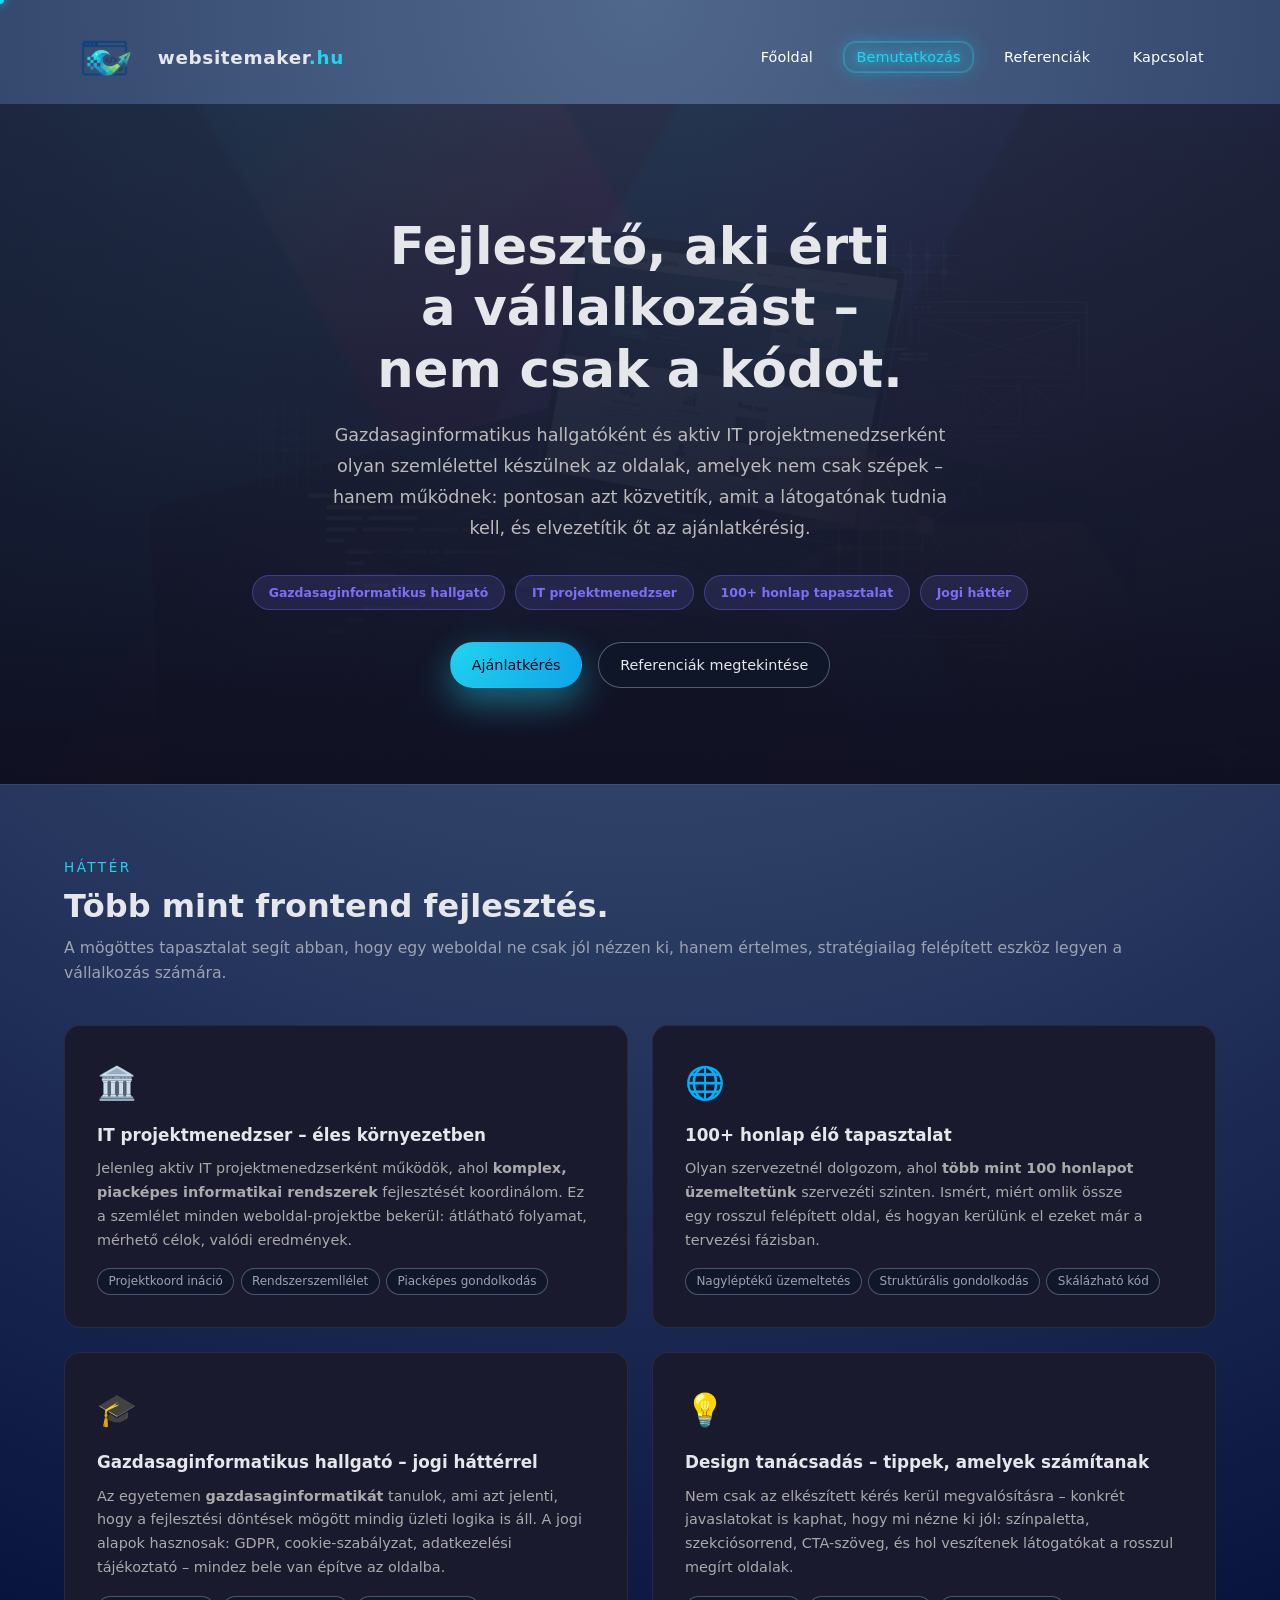
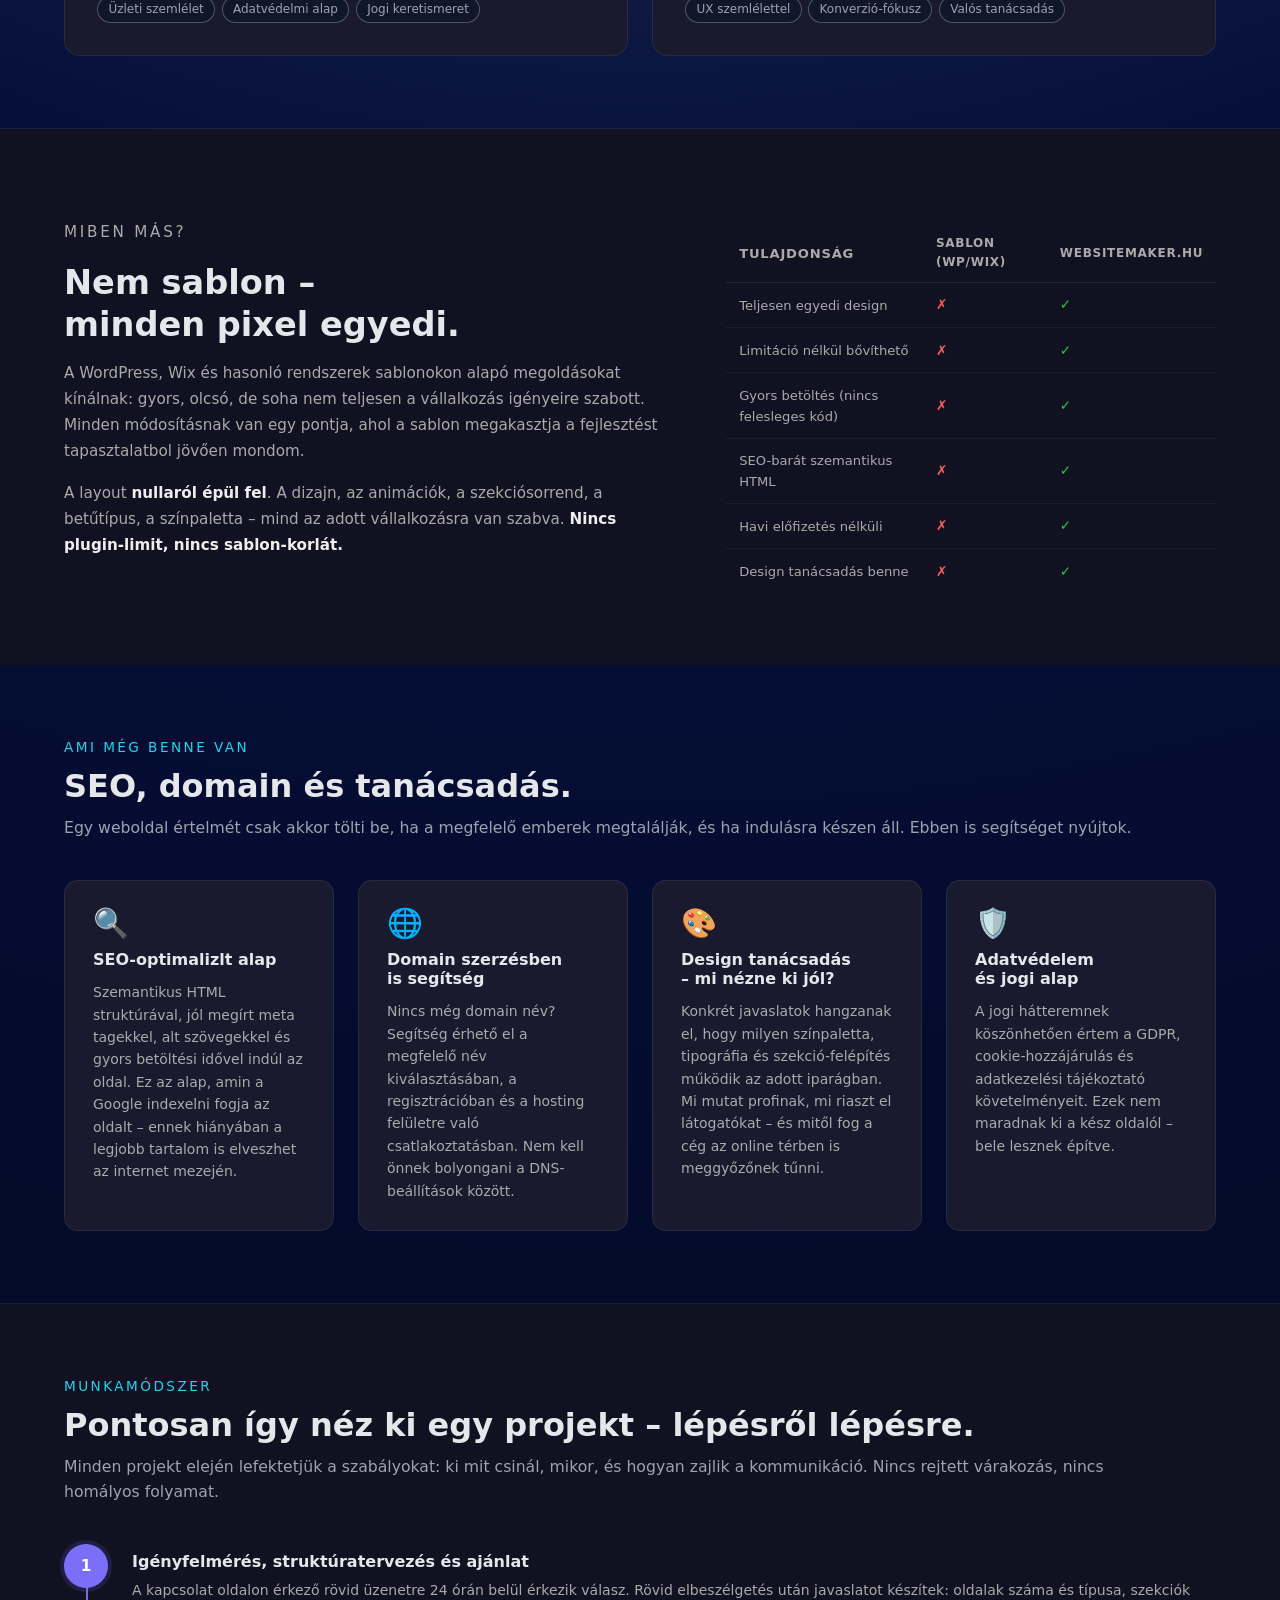
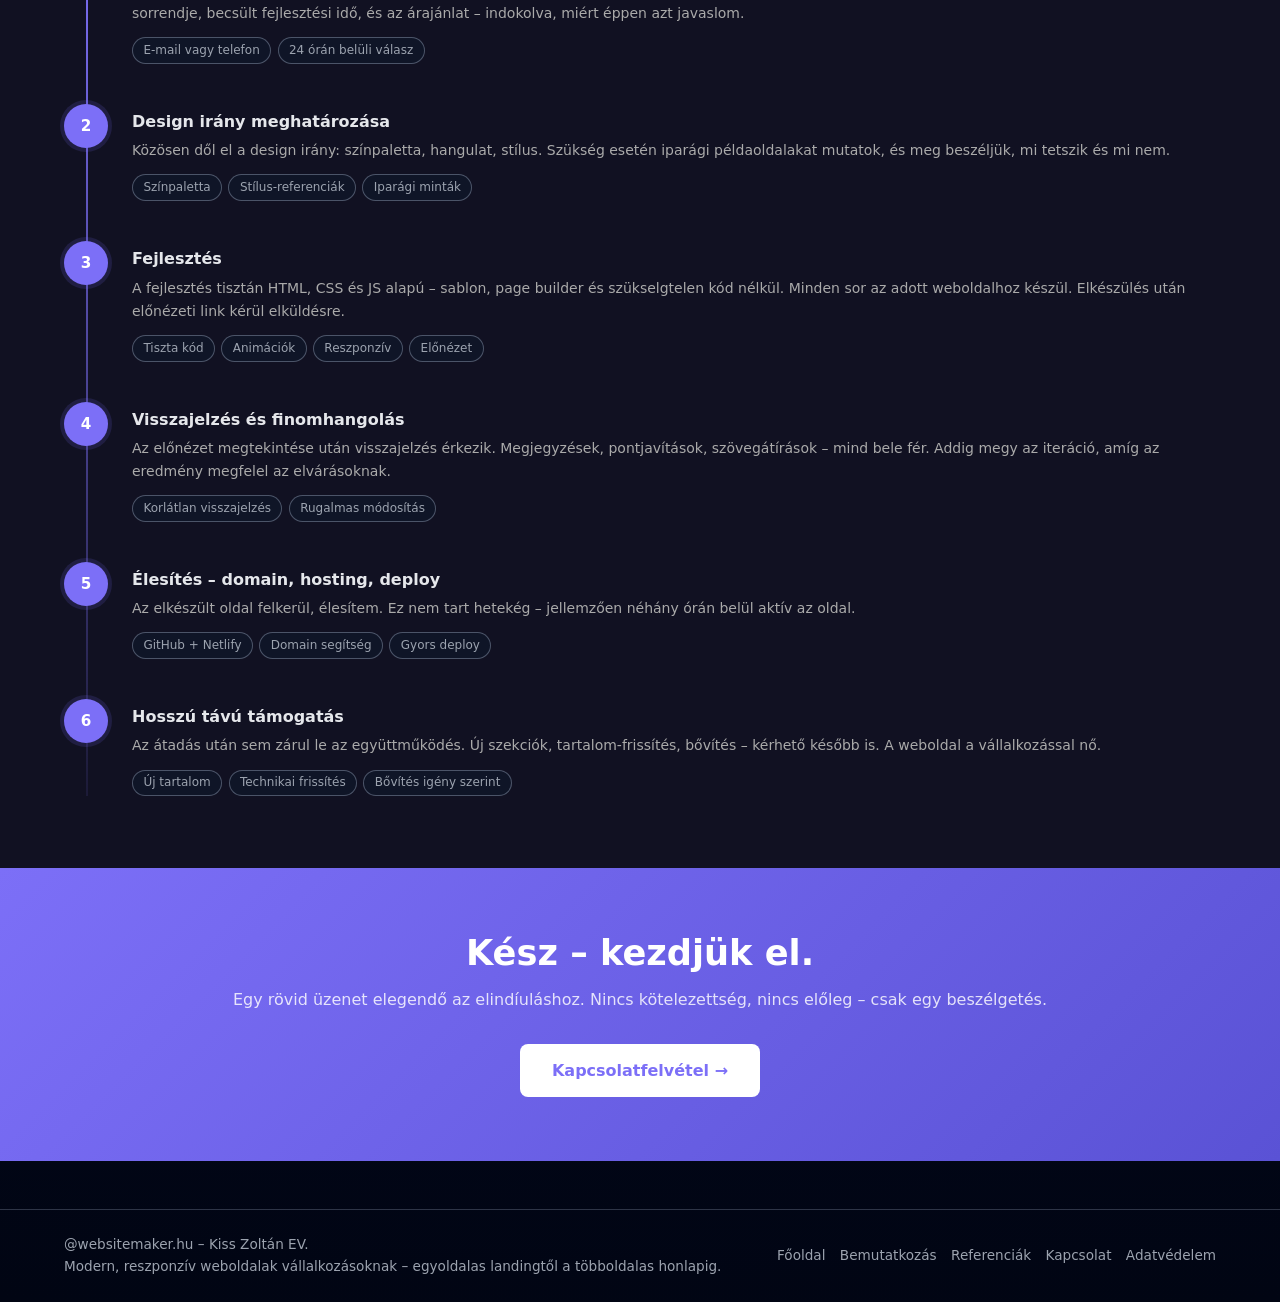
==== about.html @ 9f457a55 "Update about.html" ====
<!DOCTYPE html>
<html lang="hu">
<head>
  <meta charset="UTF-8">
  <meta name="viewport" content="width=device-width, initial-scale=1">
  <title>Bemutatkozás – websitemaker.hu</title>
  <meta name="description" content="Frontend fejlesztő, gazdasaginformatikus hallgató és IT projektmenedzser. Egyedi, sablonmentes weboldalak, SEO alap, domain segítség, hosszú távú támogatás.">
  <link rel="stylesheet" href="assets/css/base.css">
  <link rel="stylesheet" href="assets/css/style.css">
  <style>

    /* ── HERO: teljes szélességű, háttérkép ── */
    .about-hero {
      position: relative;
      overflow: hidden;
      padding: 7rem 0 6rem;
      min-height: 520px;
      display: flex;
      align-items: center;
    }
    .about-hero-bg {
      position: absolute;
      inset: 0;
      background-image: url('assets/img/4.png');
      background-size: cover;
      background-position: center top;
      opacity: 0.13;
      z-index: 0;
    }
    /* Extra sötét átmenet a szöveg olvashatóságáért */
    .about-hero-bg-overlay {
      position: absolute;
      inset: 0;
      background: linear-gradient(
        to bottom,
        rgba(14,14,30,0.55) 0%,
        rgba(14,14,30,0.75) 60%,
        rgba(14,14,30,0.95) 100%
      );
      z-index: 1;
    }
    .about-hero .container {
      position: relative;
      z-index: 2;
    }
    .about-hero-content {
      max-width: 780px;
      margin: 0 auto;
      text-align: center;
    }
    .about-hero-content h1 {
      font-size: clamp(2rem, 4vw, 3.2rem);
      font-weight: 800;
      line-height: 1.2;
      margin: 0 0 1.25rem;
    }
    .about-hero-content p {
      font-size: 1.1rem;
      color: var(--clr-muted, #bbb);
      line-height: 1.75;
      margin: 0 0 2rem;
      max-width: 640px;
      margin-left: auto;
      margin-right: auto;
    }
    .about-badge-row {
      display: flex;
      flex-wrap: wrap;
      gap: 0.6rem;
      justify-content: center;
    }
    .about-badge {
      padding: 0.4rem 1rem;
      border-radius: 999px;
      font-size: 0.78rem;
      font-weight: 600;
      background: rgba(124,111,247,0.14);
      border: 1px solid rgba(124,111,247,0.35);
      color: var(--clr-accent, #7c6ff7);
    }
    .about-hero-actions {
      margin-top: 2rem;
      display: flex;
      gap: 1rem;
      justify-content: center;
      flex-wrap: wrap;
    }

    /* ── DIVIDER ── */
    .section-divider {
      border: none;
      border-top: 1px solid var(--clr-border, rgba(255,255,255,0.07));
      margin: 0;
    }

    /* ── PROFIL KÁRTYÁK ── */
    .profile-section { padding: 4.5rem 0; }
    .profile-grid {
      display: grid;
      grid-template-columns: 1fr 1fr;
      gap: 1.5rem;
      margin-top: 2.5rem;
    }
    @media (max-width: 768px) {
      .profile-grid { grid-template-columns: 1fr; }
    }
    .profile-card {
      background: var(--clr-surface, #1a1a2e);
      border: 1px solid var(--clr-border, rgba(255,255,255,0.07));
      border-radius: 16px;
      padding: 2rem;
      transition: border-color 0.25s, transform 0.25s;
    }
    .profile-card:hover {
      border-color: rgba(124,111,247,0.35);
      transform: translateY(-3px);
    }
    .profile-card-icon {
      font-size: 2rem;
      margin-bottom: 1rem;
      display: block;
    }
    .profile-card h3 {
      font-size: 1.05rem;
      font-weight: 700;
      margin: 0 0 0.75rem;
    }
    .profile-card p {
      font-size: 0.9rem;
      color: var(--clr-muted, #aaa);
      line-height: 1.65;
      margin: 0;
    }
    .profile-card .pills {
      margin-top: 1rem;
      display: flex;
      flex-wrap: wrap;
      gap: 0.4rem;
    }

    /* ── NEM SABLON ── */
    .no-template-section {
      background: var(--clr-surface-alt, #111122);
      padding: 4.5rem 0;
    }
    .no-template-inner {
      display: grid;
      grid-template-columns: 1.1fr 0.9fr;
      gap: 4rem;
      align-items: center;
    }
    @media (max-width: 768px) {
      .no-template-inner { grid-template-columns: 1fr; gap: 2.5rem; }
    }
    .no-template-text h2 {
      font-size: clamp(1.5rem, 2.8vw, 2.1rem);
      font-weight: 800;
      margin: 0 0 1rem;
      line-height: 1.25;
    }
    .no-template-text p {
      font-size: 0.95rem;
      color: var(--clr-muted, #aaa);
      line-height: 1.7;
      margin: 0 0 1rem;
    }
    .no-template-text strong { color: var(--clr-text, #eee); }
    .compare-table {
      width: 100%;
      border-collapse: collapse;
      font-size: 0.85rem;
      margin-top: 1.5rem;
    }
    .compare-table th {
      text-align: left;
      padding: 0.6rem 0.8rem;
      font-size: 0.75rem;
      font-weight: 700;
      letter-spacing: .06em;
      text-transform: uppercase;
      color: var(--clr-muted, #aaa);
      border-bottom: 1px solid rgba(255,255,255,0.08);
    }
    .compare-table td {
      padding: 0.7rem 0.8rem;
      border-bottom: 1px solid rgba(255,255,255,0.05);
      color: var(--clr-text, #eee);
      vertical-align: middle;
    }
    .compare-table tr:last-child td { border-bottom: none; }
    .compare-ok { color: #28c840; font-weight: 700; }
    .compare-no { color: #ff5f57; font-weight: 700; }
    .compare-table .col-label { color: var(--clr-muted, #aaa); font-size: 0.82rem; }

    /* ── EXTRÁK ── */
    .extras-section { padding: 4.5rem 0; }
    .extras-grid {
      display: grid;
      grid-template-columns: repeat(auto-fit, minmax(260px, 1fr));
      gap: 1.5rem;
      margin-top: 2.5rem;
    }
    .extra-card {
      padding: 1.75rem;
      border-radius: 14px;
      background: var(--clr-surface, #1a1a2e);
      border: 1px solid var(--clr-border, rgba(255,255,255,0.07));
      display: flex;
      flex-direction: column;
      gap: 0.75rem;
      transition: border-color 0.25s, transform 0.25s;
    }
    .extra-card:hover {
      border-color: rgba(124,111,247,0.4);
      transform: translateY(-3px);
    }
    .extra-card-icon { font-size: 1.8rem; line-height: 1; }
    .extra-card h3 { font-size: 1rem; font-weight: 700; margin: 0; }
    .extra-card p { font-size: 0.875rem; color: var(--clr-muted, #aaa); margin: 0; line-height: 1.6; }

    /* ── FOLYAMAT (TIMELINE) ── */
    .process-full-section {
      background: var(--clr-surface-alt, #111122);
      padding: 4.5rem 0;
    }
    .process-full-list {
      display: flex;
      flex-direction: column;
      margin-top: 2.5rem;
      position: relative;
    }
    .process-full-list::before {
      content: '';
      position: absolute;
      left: 22px;
      top: 0;
      bottom: 0;
      width: 2px;
      background: linear-gradient(to bottom, var(--clr-accent, #7c6ff7) 0%, rgba(124,111,247,0.1) 100%);
    }
    .process-full-item {
      display: grid;
      grid-template-columns: 48px 1fr;
      gap: 1.25rem;
      padding: 0 0 2.5rem;
      position: relative;
    }
    .process-full-item:last-child { padding-bottom: 0; }
    .process-num {
      width: 44px;
      height: 44px;
      border-radius: 50%;
      background: var(--clr-accent, #7c6ff7);
      color: #fff;
      font-weight: 800;
      font-size: 0.95rem;
      display: flex;
      align-items: center;
      justify-content: center;
      flex-shrink: 0;
      position: relative;
      z-index: 1;
      box-shadow: 0 0 0 4px rgba(124,111,247,0.15);
    }
    .process-full-body { padding-top: 0.5rem; }
    .process-full-body h3 { font-size: 1rem; font-weight: 700; margin: 0 0 0.5rem; }
    .process-full-body p { font-size: 0.875rem; color: var(--clr-muted, #aaa); line-height: 1.65; margin: 0; }
    .process-full-body .pills { margin-top: 0.75rem; display: flex; flex-wrap: wrap; gap: 0.4rem; }

    /* ── CTA SZALAG ── */
    .cta-strip {
      background: linear-gradient(135deg, var(--clr-accent, #7c6ff7) 0%, #5a52d5 100%);
      padding: 4rem 0;
      text-align: center;
    }
    .cta-strip h2 { font-size: clamp(1.5rem, 3vw, 2.2rem); font-weight: 800; color: #fff; margin: 0 0 0.75rem; }
    .cta-strip p { color: rgba(255,255,255,0.82); font-size: 1rem; margin: 0 0 2rem; }
    .btn-white {
      background: #fff;
      color: var(--clr-accent, #7c6ff7);
      font-weight: 700;
      padding: 0.85rem 2rem;
      border-radius: 8px;
      text-decoration: none;
      display: inline-block;
      transition: opacity 0.2s;
    }
    .btn-white:hover { opacity: 0.9; }

    /* ── REVEAL ── */
    .reveal { opacity: 0; transform: translateY(28px); transition: opacity 0.6s ease, transform 0.6s ease; }
    .reveal.is-visible { opacity: 1; transform: none; }
    .reveal-delay-1 { transition-delay: 0.1s; }
    .reveal-delay-2 { transition-delay: 0.2s; }
    .reveal-delay-3 { transition-delay: 0.3s; }
    .reveal-delay-4 { transition-delay: 0.4s; }
  </style>
</head>
<body>
  <div class="page-shell">
    <header class="site-header">
      <div class="container site-header-inner">
        <a href="index.html" class="logo">
          <img src="assets/img/logo2.png" alt="websitemaker.hu logó">
          <span class="logo-text-main">websitemaker<span class="logo-text-dot">.hu</span></span>
        </a>
        <nav class="main-nav">
          <button class="nav-toggle" aria-label="Navigáció megnyitása">
            <span></span><span></span><span></span>
          </button>
          <ul class="nav-links" role="list">
            <li><a href="index.html">Főoldal</a></li>
            <li><a href="about.html" class="is-active">Bemutatkozás</a></li>
            <li><a href="references.html">Referenciák</a></li>
            <li><a href="contact.html">Kapcsolat</a></li>
          </ul>
        </nav>
      </div>
    </header>

    <main>

      <!-- ═══ HERO – háttérkép ═══ -->
      <section class="about-hero">
        <div class="about-hero-bg" aria-hidden="true"></div>
        <div class="about-hero-bg-overlay" aria-hidden="true"></div>
        <div class="container">
          <div class="about-hero-content">
            <h1 class="reveal">
              Fejlesztő, aki érti a vállalkozást –
              <span class="accent">nem csak a kódot.</span>
            </h1>
            <p class="reveal reveal-delay-1">
              Gazdasaginformatikus hallgatóként és aktiv IT projektmenedzserként olyan szemlélettel készülnek az oldalak,
              amelyek nem csak szépek – hanem működnek: pontosan azt közvetitík, amit a látogatónak tudnia kell,
              és elvezetítik őt az ajánlatkérésig.
            </p>
            <div class="about-badge-row reveal reveal-delay-2">
              <span class="about-badge">Gazdasaginformatikus hallgató</span>
              <span class="about-badge">IT projektmenedzser</span>
              <span class="about-badge">100+ honlap tapasztalat</span>
              <span class="about-badge">Jogi háttér</span>
            </div>
            <div class="about-hero-actions reveal reveal-delay-3">
              <a href="contact.html" class="btn btn-primary">Ajánlatkérés</a>
              <a href="references.html" class="btn btn-ghost">Referenciák megtekintése</a>
            </div>
          </div>
        </div>
      </section>

      <hr class="section-divider">

      <!-- ═══ HÁTTÉR – 4 profil kártya ═══ -->
      <section class="profile-section">
        <div class="container">
          <header class="section-header reveal">
            <p class="section-kicker">Háttér</p>
            <h2 class="section-title">Több mint frontend fejlesztés.</h2>
            <p class="section-lead">
              A mögöttes tapasztalat segít abban, hogy egy weboldal ne csak jól nézzen ki,
              hanem értelmes, stratégiailag felépített eszköz legyen a vállalkozás számára.
            </p>
          </header>

          <div class="profile-grid">

            <div class="profile-card reveal reveal-delay-1">
              <span class="profile-card-icon">🏛️</span>
              <h3>IT projektmenedzser – éles környezetben</h3>
              <p>
                Jelenleg aktiv IT projektmenedzserként működök, ahol <strong>komplex, piacképes informatikai rendszerek</strong>
                fejlesztését koordinálom. Ez a szemlélet minden weboldal-projektbe bekerül: átlátható folyamat,
                mérhető célok, valódi eredmények.
              </p>
              <div class="pills">
                <span class="pill">Projektkoord ináció</span>
                <span class="pill">Rendszerszemllélet</span>
                <span class="pill">Piacképes gondolkodás</span>
              </div>
            </div>

            <div class="profile-card reveal reveal-delay-2">
              <span class="profile-card-icon">🌐</span>
              <h3>100+ honlap élő tapasztalat</h3>
              <p>
                Olyan szervezetnél dolgozom, ahol <strong>több mint 100 honlapot üzemeltetünk</strong> szervezéti szinten.
                Ismért, miért omlik össze egy rosszul felépített oldal, és hogyan kerülünk el ezeket
                már a tervezési fázisban.
              </p>
              <div class="pills">
                <span class="pill">Nagyléptékű üzemeltetés</span>
                <span class="pill">Struktúrális gondolkodás</span>
                <span class="pill">Skálázható kód</span>
              </div>
            </div>

            <div class="profile-card reveal reveal-delay-3">
              <span class="profile-card-icon">🎓</span>
              <h3>Gazdasaginformatikus hallgató – jogi háttérrel</h3>
              <p>
                Az egyetemen <strong>gazdasaginformatikát</strong> tanulok, ami azt jelenti, hogy a fejlesztési döntések mögött
                mindig üzleti logika is áll. A jogi alapok hasznosak: GDPR, cookie-szabályzat, adatkezelési
                tájékoztató – mindez bele van építve az oldalba.
              </p>
              <div class="pills">
                <span class="pill">Üzleti szemlélet</span>
                <span class="pill">Adatvédelmi alap</span>
                <span class="pill">Jogi keretismeret</span>
              </div>
            </div>

            <div class="profile-card reveal reveal-delay-4">
              <span class="profile-card-icon">💡</span>
              <h3>Design tanácsadás – tippek, amelyek számítanak</h3>
              <p>
                Nem csak az elkészített kérés kerül megvalósításra – konkrét javaslatokat is kaphat, hogy
                mi nézne ki jól: színpaletta, szekciósorrend, CTA-szöveg, és hol veszítenek látogatókat
                a rosszul megírt oldalak.
              </p>
              <div class="pills">
                <span class="pill">UX szemlélettel</span>
                <span class="pill">Konverzió-fókusz</span>
                <span class="pill">Valós tanácsadás</span>
              </div>
            </div>

          </div>
        </div>
      </section>

      <hr class="section-divider">

      <!-- ═══ NEM SABLON ═══ -->
      <section class="no-template-section">
        <div class="container">
          <div class="no-template-inner">

            <div class="no-template-text reveal">
              <p class="section-kicker">Miben más?</p>
              <h2>Nem sablon – minden pixel egyedi.</h2>
              <p>
                A WordPress, Wix és hasonló rendszerek sablonokon alapó megoldásokat kínálnak:
                gyors, olcsó, de soha nem teljesen a vállalkozás igényeire szabott. Minden módosításnak
                van egy pontja, ahol a sablon megakasztja a fejlesztést tapasztalatbol jövően mondom.
              </p>
              <p>
                A layout <strong>nullaról épül fel</strong>. A dizajn, az animációk, a szekciósorrend,
                a betűtípus, a színpaletta – mind az adott vállalkozásra van szabva.
                <strong>Nincs plugin-limit, nincs sablon-korlát.</strong>
              </p>
            </div>

            <div class="reveal reveal-delay-2">
              <table class="compare-table">
                <thead>
                  <tr>
                    <th class="col-label">Tulajdonság</th>
                    <th>Sablon (WP/Wix)</th>
                    <th>websitemaker.hu</th>
                  </tr>
                </thead>
                <tbody>
                  <tr><td class="col-label">Teljesen egyedi design</td><td><span class="compare-no">✗</span></td><td><span class="compare-ok">✓</span></td></tr>
                  <tr><td class="col-label">Limitáció nélkül bővíthető</td><td><span class="compare-no">✗</span></td><td><span class="compare-ok">✓</span></td></tr>
                  <tr><td class="col-label">Gyors betöltés (nincs felesleges kód)</td><td><span class="compare-no">✗</span></td><td><span class="compare-ok">✓</span></td></tr>
                  <tr><td class="col-label">SEO-barát szemantikus HTML</td><td><span class="compare-no">✗</span></td><td><span class="compare-ok">✓</span></td></tr>
                  <tr><td class="col-label">Havi előfizetés nélküli</td><td><span class="compare-no">✗</span></td><td><span class="compare-ok">✓</span></td></tr>
                  <tr><td class="col-label">Design tanácsadás benne</td><td><span class="compare-no">✗</span></td><td><span class="compare-ok">✓</span></td></tr>
                </tbody>
              </table>
            </div>

          </div>
        </div>
      </section>

      <!-- ═══ SEO, DOMAIN, EXTRÁK ═══ -->
      <section class="extras-section">
        <div class="container">
          <header class="section-header reveal">
            <p class="section-kicker">Ami még benne van</p>
            <h2 class="section-title">SEO, domain és tanácsadás.</h2>
            <p class="section-lead">
              Egy weboldal értelmét csak akkor tölti be, ha a megfelelő emberek megtalálják,
              és ha indulásra készen áll. Ebben is segítséget nyújtok.
            </p>
          </header>

          <div class="extras-grid">
            <div class="extra-card reveal reveal-delay-1">
              <span class="extra-card-icon">🔍</span>
              <h3>SEO-optimalizlt alap</h3>
              <p>Szemantikus HTML struktúrával, jól megírt meta tagekkel, alt szövegekkel és gyors betöltési idővel indúl az oldal. Ez az alap, amin a Google indexelni fogja az oldalt – ennek hiányában a legjobb tartalom is elveszhet az internet mezején.</p>
            </div>
            <div class="extra-card reveal reveal-delay-2">
              <span class="extra-card-icon">🌐</span>
              <h3>Domain szerzésben is segítség</h3>
              <p>Nincs még domain név? Segítség érhető el a megfelelő név kiválasztásában, a regisztrációban és a hosting felületre való csatlakoztatásban. Nem kell önnek bolyongani a DNS-beállítások között.</p>
            </div>
            <div class="extra-card reveal reveal-delay-3">
              <span class="extra-card-icon">🎨</span>
              <h3>Design tanácsadás – mi nézne ki jól?</h3>
              <p>Konkrét javaslatok hangzanak el, hogy milyen színpaletta, tipográfia és szekció-felépítés működik az adott iparágban. Mi mutat profinak, mi riaszt el látogatókat – és mitől fog a cég az online térben is meggyőzőnek tűnni.</p>
            </div>
            <div class="extra-card reveal reveal-delay-4">
              <span class="extra-card-icon">🛡️</span>
              <h3>Adatvédelem és jogi alap</h3>
              <p>A jogi hátteremnek köszönhetően értem a GDPR, cookie-hozzájárulás és adatkezelési tájékoztató követelményeit. Ezek nem maradnak ki a kész oldalól – bele lesznek építve.</p>
            </div>
          </div>
        </div>
      </section>

      <hr class="section-divider">

      <!-- ═══ MUNKAFOLYAMAT (részletes timeline) ═══ -->
      <section class="process-full-section">
        <div class="container">
          <header class="section-header reveal">
            <p class="section-kicker">Munkamódszer</p>
            <h2 class="section-title">Pontosan így néz ki egy projekt – lépésről lépésre.</h2>
            <p class="section-lead">
              Minden projekt elején lefektetjük a szabályokat: ki mit csinál, mikor, és hogyan zajlik a kommunikáció.
              Nincs rejtett várakozás, nincs homályos folyamat.
            </p>
          </header>

          <div class="process-full-list">

            <div class="process-full-item reveal">
              <div class="process-num">1</div>
              <div class="process-full-body">
                <h3>Igényfelmérés, struktúratervezés és ajánlat</h3>
                <p>A kapcsolat oldalon érkező rövid üzenetre 24 órán belül érkezik válasz. Rövid elbeszélgetés után javaslatot készítek: oldalak száma és típusa, szekciók sorrendje, becsült fejlesztési idő, és az árajánlat – indokolva, miért éppen azt javaslom.</p>
                <div class="pills"><span class="pill">E-mail vagy telefon</span><span class="pill">24 órán belüli válasz</span></div>
              </div>
            </div>
            <div class="process-full-item reveal">
              <div class="process-num">2</div>
              <div class="process-full-body">
                <h3>Design irány meghatározása</h3>
                <p>Közösen dől el a design irány: színpaletta, hangulat, stílus. Szükség esetén iparági példaoldalakat mutatok, és meg beszéljük, mi tetszik és mi nem.</p>
                <div class="pills"><span class="pill">Színpaletta</span><span class="pill">Stílus-referenciák</span><span class="pill">Iparági minták</span></div>
              </div>
            </div>

            <div class="process-full-item reveal">
              <div class="process-num">3</div>
              <div class="process-full-body">
                <h3>Fejlesztés</h3>
                <p>A fejlesztés tisztán HTML, CSS és JS alapú – sablon, page builder és szükselgtelen kód nélkül. Minden sor az adott weboldalhoz készül. Elkészülés után előnézeti link kérül elküldésre.</p>
                <div class="pills"><span class="pill">Tiszta kód</span><span class="pill">Animációk</span><span class="pill">Reszponzív</span><span class="pill">Előnézet</span></div>
              </div>
            </div>

            <div class="process-full-item reveal">
              <div class="process-num">4</div>
              <div class="process-full-body">
                <h3>Visszajelzés és finomhangolás</h3>
                <p>Az előnézet megtekintése után visszajelzés érkezik. Megjegyzések, pontjavítások, szövegátírások – mind bele fér. Addig megy az iteráció, amíg az eredmény megfelel az elvárásoknak.</p>
                <div class="pills"><span class="pill">Korlátlan visszajelzés</span><span class="pill">Rugalmas módosítás</span></div>
              </div>
            </div>

            <div class="process-full-item reveal">
              <div class="process-num">5</div>
              <div class="process-full-body">
                <h3>Élesítés – domain, hosting, deploy</h3>
                <p>Az elkészült oldal felkerül, élesítem. Ez nem tart hetekég – jellemzően néhány órán belül aktív az oldal.</p>
                <div class="pills"><span class="pill">GitHub + Netlify</span><span class="pill">Domain segítség</span><span class="pill">Gyors deploy</span></div>
              </div>
            </div>

            <div class="process-full-item reveal">
              <div class="process-num">6</div>
              <div class="process-full-body">
                <h3>Hosszú távú támogatás</h3>
                <p>Az átadás után sem zárul le az együttműködés. Új szekciók, tartalom-frissítés, bővítés – kérhető később is. A weboldal a vállalkozással nő.</p>
                <div class="pills"><span class="pill">Új tartalom</span><span class="pill">Technikai frissítés</span><span class="pill">Bővítés igény szerint</span></div>
              </div>
            </div>

          </div>
        </div>
      </section>

      <!-- ═══ CTA ═══ -->
      <section class="cta-strip">
        <div class="container">
          <h2>Kész – kezdjük el.</h2>
          <p>Egy rövid üzenet elegendő az elindíuláshoz. Nincs kötelezettség, nincs előleg – csak egy beszélgetés.</p>
          <a href="contact.html" class="btn-white">Kapcsolatfelvétel →</a>
        </div>
      </section>

    </main>

    <footer class="site-footer">
      <div class="container site-footer-inner">
        <div class="footer-left">
          <p class="footer-brand">@websitemaker.hu – Kiss Zoltán EV.</p>
          <p class="footer-meta">Modern, reszponzív weboldalak vállalkozásoknak – egyoldalas landingtől a többoldalas honlapig.</p>
        </div>
        <nav class="footer-nav" aria-label="Alsó navigáció">
          <a href="index.html">Főoldal</a>
          <a href="about.html">Bemutatkozás</a>
          <a href="references.html">Referenciák</a>
          <a href="contact.html">Kapcsolat</a>
          <a href="privacy.html">Adatvédelem</a>
        </nav>
      </div>
    </footer>
  </div>
  <div class="cursor-dot"></div>
  <script src="assets/js/main.js"></script>
</body>
</html>
---- assets/css/base.css ----
*, *::before, *::after {
  box-sizing: border-box;
  margin: 0;
  padding: 0;
}
html {
  -moz-text-size-adjust: none;
  -webkit-text-size-adjust: none;
  text-size-adjust: none;
  -webkit-font-smoothing: antialiased;
  -moz-osx-font-smoothing: grayscale;
  text-rendering: optimizeLegibility;
  scroll-behavior: smooth;
}
body {
  min-height: 100vh;
  font-family: system-ui, -apple-system, BlinkMacSystemFont, "Segoe UI", sans-serif;
  line-height: 1.6;
  color: #0f172a;
  background: #0f172a;
}
img, picture, video, canvas, svg {
  display: block;
  max-width: 100%;
}
input, button, textarea, select {
  font: inherit;
  color: inherit;
}
a {
  color: inherit;
  text-decoration: none;
}
ul[role="list"],
ol[role="list"] {
  list-style: none;
}
h1, h2, h3, h4, h5, h6 {
  line-height: 1.2;
  text-wrap: balance;
}

p, figcaption {
  text-wrap: pretty;
}

:focus-visible {
  outline: 2px solid #22d3ee;
  outline-offset: 3px;
  border-radius: 4px;
}
.nav-links:focus,
.nav-links:focus-visible {
  outline: none;
}
li {
  text-wrap: pretty;
}
::selection {
  background: rgba(51, 213, 238, 0.25);
  color: #e5e7eb;
}
.container {
  width: 100%;
  max-width: 1120px;
  margin-inline: auto;
  padding-inline: 1.5rem;
}

table {
  border-collapse: collapse;
  width: 100%;
}
---- assets/css/style.css ----
/* =========================================
   1. DESIGN VÁLTOZÓK & ALAPOK
   ========================================= */

:root {
  --bg-main: #183579;
  --bg-card: #0f1841;
  --bg-card-soft: #020617cc;
  --accent: #22d3ee;
  --accent-soft: rgba(34, 211, 238, 0.12);
  --text-main: #e5e7eb;
  --text-muted: #9ca3af;
  --border-subtle: rgba(148, 163, 184, 0.35);
  --radius-md: 0.75rem;
  --radius-lg: 1rem;
  --shadow-soft: 0 18px 45px rgba(15, 23, 42, 0.8);
  --transition-fast: 180ms cubic-bezier(0.16, 1, 0.3, 1);
}

html, body {
  width: 100%;
  max-width: 100%;
  overflow-x: clip;
  margin: 0;
  padding: 0;
}

body {
  background: radial-gradient(circle at top, #50688b 0, #050f3a 40%, #010513 100%);
  color: var(--text-main);
  box-sizing: border-box;
}

*, *::before, *::after {
  box-sizing: border-box;
}

.page-shell {
  position: relative;
  z-index: 0;
  width: 100%;
  overflow-x: clip;
}

.page-shell::before {
  content: "";
  position: fixed;
  inset: -40vh -20vw auto;
  background:
    radial-gradient(circle at 0% 0%, rgba(56, 189, 248, 0.18), transparent 55%),
    radial-gradient(circle at 100% 0%, rgba(59, 130, 246, 0.14), transparent 55%);
  opacity: 0.9;
  pointer-events: none;
  z-index: -1;
}

/* =========================================
   2. HEADER & LOGÓ & MENÜ (ASZTALI)
   ========================================= */

.site-header {
  position: fixed;
  top: 0;
  left: 0;
  right: 0;
  z-index: 50;
  padding: 1rem 1rem 0;
  background: transparent;
  transition: padding var(--transition-fast);
}

.site-header-inner {
  display: flex;
  align-items: center;
  justify-content: space-between;
  height: 5.2rem;
  width: 100%;
  max-width: 1200px;
  margin: 0 auto;
  padding: 0 1rem;
  border-radius: 1rem;
  border: 1px solid transparent;
  background: transparent;
  box-shadow: none;
  transition:
    height var(--transition-fast),
    background var(--transition-fast),
    border-color var(--transition-fast),
    box-shadow var(--transition-fast),
    border-radius var(--transition-fast),
    backdrop-filter var(--transition-fast);
}

body.header-scrolled .site-header {
  padding-top: 0.5rem;
}

body.header-scrolled .site-header-inner {
  height: 4.1rem;
  border: 1.5px solid rgba(148, 163, 184, 0.5);
  background: rgba(15, 23, 42, 0.85);
  backdrop-filter: blur(16px);
  -webkit-backdrop-filter: blur(16px);
  box-shadow: 0 18px 40px rgba(15, 23, 42, 0.95);
}

main {
  padding-top: 6.5rem;
}

.logo {
  display: inline-flex;
  align-items: center;
  gap: 0.8rem;
  font-weight: 600;
  letter-spacing: 0.04em;
  text-transform: lowercase;
  text-decoration: none;
}

.logo img {
  max-height: 5rem;
  width: auto;
  display: block;
  border-radius: 0;
  mix-blend-mode: screen;
  transition: max-height var(--transition-fast);
}

.logo-text-main {
  font-size: 1.15rem;
  color: var(--text-main);
  transition: font-size var(--transition-fast);
}

.logo-text-dot { color: var(--accent); }

.main-nav { display: flex; align-items: center; gap: 1.25rem; }

.nav-links {
  display: flex;
  align-items: center;
  gap: 1.25rem;
  font-size: 0.9rem;
  list-style: none;
  margin: 0;
  padding: 0;
}

.nav-links a {
  position: relative;
  padding: 0.35rem 0.7rem;
  border-radius: 0.5rem;
  color: #ffffff;
  text-decoration: none;
  font-size: 0.9rem;
  font-weight: 500;
  letter-spacing: 0.01em;
  transition:
    color 220ms ease,
    text-shadow 220ms ease,
    background 220ms ease,
    transform 180ms ease;
}

.nav-links a::after {
  content: "";
  display: none;
}

.nav-links a:hover {
  color: #22d3ee;
  background: rgba(34, 211, 238, 0.10);
  text-shadow:
    0 0 8px rgba(34, 211, 238, 0.9),
    0 0 20px rgba(34, 211, 238, 0.5);
  transform: translateY(-1px);
}

.nav-links a.is-active {
  color: #22d3ee;
  text-shadow:
    0 0 10px rgba(34, 211, 238, 1),
    0 0 25px rgba(34, 211, 238, 0.6),
    0 0 45px rgba(34, 211, 238, 0.3);
  background: rgba(34, 211, 238, 0.12);
  border: 1px solid rgba(34, 211, 238, 0.25);
  border-radius: 0.75rem;
  box-shadow:
    0 0 0 1px rgba(34, 211, 238, 0.35),
    0 0 20px rgba(34, 211, 238, 0.35);
}

.nav-toggle {
  display: none;
  width: 2.7rem;
  height: 2.7rem;
  border-radius: 0.9rem;
  border: 1.5px solid rgba(148, 163, 184, 0.5);
  background: rgba(15, 23, 42, 0.82);
  align-items: center;
  justify-content: center;
  position: relative;
  overflow: hidden;
  backdrop-filter: blur(12px);
  cursor: pointer;
}

.nav-toggle span {
  position: absolute;
  left: 50%; width: 1.2rem; height: 2px; margin-left: -0.6rem;
  border-radius: 999px; background: #e5e7eb; transform-origin: center;
  transition: transform 220ms ease, opacity 180ms ease, top 220ms ease;
}

.nav-toggle span:nth-child(1) { top: 0.72rem; }
.nav-toggle span:nth-child(2) { top: 1.1rem; }
.nav-toggle span:nth-child(3) { top: 1.48rem; }

.nav-toggle.is-open span:nth-child(1) { top: 1.1rem; transform: rotate(45deg); }
.nav-toggle.is-open span:nth-child(2) { opacity: 0; transform: scaleX(0); }
.nav-toggle.is-open span:nth-child(3) { top: 1.1rem; transform: rotate(-45deg); }

/* =========================================
   3. GOMBOK
   ========================================= */

.btn {
  display: inline-flex;
  align-items: center;
  justify-content: center;
  gap: 0.45rem;
  padding: 0.65rem 1.3rem;
  border-radius: 999px;
  border: 1px solid transparent;
  font-size: 0.9rem;
  font-weight: 500;
  cursor: pointer;
  text-decoration: none;
  transition: all var(--transition-fast);
}

.btn-primary {
  background: radial-gradient(circle at 0 0, #22d3ee, #0ea5e9);
  color: #020617;
  box-shadow: 0 14px 35px rgba(34, 211, 238, 0.45);
}

.btn-primary:hover {
  transform: translateY(-1px);
  box-shadow: 0 20px 45px rgba(34, 211, 238, 0.6);
}

.btn-ghost {
  background: rgba(15, 23, 42, 0.8);
  border-color: rgba(148, 163, 184, 0.5);
  color: var(--text-main);
}

.btn-ghost:hover {
  background: rgba(15, 23, 42, 1);
  border-color: rgba(148, 163, 184, 0.8);
}

/* =========================================
   4. SZEKCIÓK ÁLTALÁNOS
   ========================================= */

.container {
  width: 100%;
  max-width: 1200px;
  margin-inline: auto;
  padding-inline: 1.5rem;
}

section {
  padding-block: 4rem;
}

.section-header { margin-bottom: 2rem; }

.section-kicker {
  font-size: 0.85rem;
  text-transform: uppercase;
  letter-spacing: 0.18em;
  color: var(--accent);
  margin-bottom: 0.5rem;
  display: block;
}

.section-title {
  font-size: clamp(1.6rem, 2.5vw, 2.1rem);
  margin-bottom: 0.6rem;
}

.section-lead {
  font-size: 0.98rem;
  color: var(--text-muted);
}

/* =========================================
   5. HERO & JOBB OLDALI KÁRTYÁK
   ========================================= */

.hero { padding-block: 4.5rem 4rem; }
.hero-layout { display: grid; gap: 2.5rem; align-items: center; }

.hero-eyebrow {
  display: inline-flex;
  align-items: center;
  flex-wrap: wrap;
  gap: 0.45rem;
  padding: 0.25rem 0.7rem;
  border-radius: 999px;
  border: 1px solid rgba(148, 163, 184, 0.45);
  background: radial-gradient(circle at 0 0, rgba(102, 215, 233, 0.18), rgba(15, 23, 42, 0.9));
  color: var(--text-muted);
  font-size: 0.8rem;
  margin-bottom: 1.25rem;
}

.hero-eyebrow-dot {
  width: 0.5rem; height: 0.5rem;
  border-radius: 50%;
  background: #22d3ee;
  box-shadow: 0 0 12px rgba(34, 211, 238, 0.9);
}

.hero-title {
  font-size: clamp(2.5rem, 5vw, 4rem);
  letter-spacing: -0.04em;
  margin-bottom: 1rem;
}

.hero-title span.accent {
  background: linear-gradient(90deg, #22d3ee, #38bdf8, #a855f7);
  background-clip: text;
  -webkit-background-clip: text;
  color: transparent;
}

.hero-subtitle {
  font-size: 1rem;
  color: var(--text-muted);
  margin-bottom: 1.6rem;
}

.hero-actions { display: flex; flex-wrap: wrap; gap: 0.9rem; margin-bottom: 1.75rem; }

.hero-meta {
  display: flex; flex-wrap: wrap; gap: 1.25rem;
  font-size: 0.85rem; color: var(--text-muted);
}

.hero-meta span strong { color: var(--text-main); }

.hero-card {
  position: relative;
  border-radius: var(--radius-lg);
  background: radial-gradient(circle at top left, rgba(92, 220, 240, 0.16), rgba(15, 23, 42, 0.96));
  border: 1px solid rgba(148, 163, 184, 0.45);
  box-shadow: var(--shadow-soft);
  padding: 1.5rem 1.6rem;
  overflow: hidden;
}

.hero-card-header {
  display: flex;
  align-items: center;
  justify-content: space-between;
  margin-bottom: 1.4rem;
}

.hero-chip {
  font-size: 0.7rem; text-transform: uppercase; letter-spacing: 0.16em;
  padding: 0.25rem 0.7rem; border-radius: 999px;
  background: rgba(15, 23, 42, 0.7); border: 1px solid rgba(148, 163, 184, 0.5);
  color: var(--text-muted);
}

.hero-stack-pill {
  display: inline-flex; align-items: center; gap: 0.4rem;
  font-size: 0.8rem; padding: 0.3rem 0.7rem; border-radius: 999px;
  background: rgba(15, 23, 42, 0.8); border: 1px dashed rgba(148, 163, 184, 0.5);
}

.hero-stack-dot { width: 0.46rem; height: 0.46rem; border-radius: 50%; background: #22d3ee; }

.hero-preview-grid { display: grid; gap: 0.9rem; }

.hero-preview {
  position: relative;
  border-radius: 0.95rem;
  overflow: hidden;
  background: radial-gradient(circle at top left, rgba(99, 217, 235, 0.12), rgba(15, 23, 42, 0.98));
  border: 1px solid rgba(159, 169, 184, 0.55);
  box-shadow: 0 18px 45px rgba(15, 23, 42, 0.9), 0 0 40px rgba(34, 211, 238, 0.18);
  isolation: isolate;
  transition: transform var(--transition-fast), box-shadow var(--transition-fast), border-color var(--transition-fast);
}

.hero-preview img { width: 100%; height: auto; display: block; filter: saturate(1.05) contrast(1.05); }

.hero-preview:hover {
  transform: translateY(-3px) scale(1.01);
  border-color: rgba(34, 211, 238, 0.9);
  box-shadow: 0 22px 55px rgba(15, 23, 42, 0.95), 0 0 50px rgba(34, 211, 238, 0.3);
}

.hero-preview figcaption {
  position: absolute; left: 0.65rem; right: 0.65rem; bottom: 0.65rem;
  padding: 0.55rem 0.65rem; border-radius: 0.7rem;
  background: rgba(15, 23, 42, 0.9); border: 1px solid rgba(148, 163, 184, 0.6);
  box-shadow: 0 10px 30px rgba(15, 23, 42, 0.9);
  display: flex; flex-direction: column; gap: 0.15rem;
}

.hero-preview-tag { font-size: 0.75rem; text-transform: uppercase; letter-spacing: 0.18em; color: var(--accent); }
.hero-preview-text { font-size: 0.8rem; color: var(--text-muted); }

/* =========================================
   6. SZOLGÁLTATÁS KÁRTYÁK ALAPJAI
   ========================================= */

.card-grid { display: grid; gap: 1.5rem; }

.card {
  background: var(--bg-card-soft);
  border-radius: var(--radius-md);
  border: 1px solid var(--border-subtle);
  padding: 1.35rem 1.4rem;
  box-shadow: 0 10px 30px rgba(43, 59, 97, 0.7);
  transition: all var(--transition-fast);
}

.card:hover {
  transform: translateY(-2px);
  box-shadow: 0 20px 50px rgba(15, 23, 42, 0.85);
  border-color: rgba(148, 163, 184, 0.7);
  background: rgba(15, 23, 42, 0.95);
}

.card-title { font-size: 1rem; margin-bottom: 0.35rem; }
.card-body { font-size: 0.92rem; color: var(--text-muted); }

.pills { display: flex; flex-wrap: wrap; gap: 0.4rem; margin-top: 0.8rem; }
.pill {
  font-size: 0.75rem; padding: 0.18rem 0.65rem;
  border-radius: 999px; background: rgba(15, 23, 42, 0.8);
  border: 1px solid rgba(148, 163, 184, 0.45); color: var(--text-muted);
}

/* =========================================
   7. BELSŐ OLDALAK (ABOUT, PROJECTS, CONTACT)
   ========================================= */

.about-layout {
  display: grid;
  gap: 2.8rem;
  align-items: stretch;
}

.about-block {
  position: relative;
  padding: 2.4rem 2.6rem;
  border-radius: var(--radius-lg);
  background:
    radial-gradient(circle at 0 0, rgba(148, 163, 184, 0.15), transparent 55%),
    radial-gradient(circle at 100% 0, rgba(34, 211, 238, 0.18), transparent 60%),
    rgba(15, 23, 42, 0.92);
  border: 1px solid rgba(148, 163, 184, 0.45);
  box-shadow:
    0 22px 60px rgba(15, 23, 42, 0.95),
    0 0 40px rgba(15, 23, 42, 0.9);
  backdrop-filter: blur(18px);
  -webkit-backdrop-filter: blur(18px);
  overflow: hidden;
  transition:
    transform 220ms cubic-bezier(0.16, 1, 0.3, 1),
    box-shadow 220ms cubic-bezier(0.16, 1, 0.3, 1),
    border-color 220ms ease;
}

.about-block::before {
  content: "";
  position: absolute;
  inset: -40% -40% auto;
  background:
    radial-gradient(circle at 0 0, rgba(248, 250, 252, 0.18), transparent 60%);
  opacity: 0.7;
  pointer-events: none;
  mix-blend-mode: screen;
}

.about-block:hover {
  transform: translateY(-6px);
  border-color: rgba(34, 211, 238, 0.7);
  box-shadow:
    0 30px 80px rgba(15, 23, 42, 1),
    0 0 60px rgba(34, 211, 238, 0.25);
}

.about-block .section-title {
  font-size: clamp(2.1rem, 3vw, 2.6rem);
  letter-spacing: -0.04em;
}

.about-block .section-lead {
  font-size: 1rem;
  line-height: 1.7;
}

.about-block p {
  max-width: 64ch;
}

.about-image {
  border-radius: var(--radius-lg);
  overflow: hidden;
  border: 1px solid var(--border-subtle);
}

.about-image img { width: 100%; height: auto; display: block; }

.timeline { position: relative; padding-left: 1.8rem; margin-top: 1.8rem; }
.timeline::before {
  content: ''; position: absolute; left: 0.3rem; top: 0; bottom: 0;
  width: 2px;
  background: linear-gradient(
    to bottom,
    rgba(148, 163, 184, 0.0),
    rgba(148, 163, 184, 0.45),
    rgba(34, 211, 238, 0.7)
  );
}

.timeline-item { position: relative; margin-bottom: 1.8rem; padding-left: 0.2rem; }
.timeline-item::before {
  content: ''; position: absolute; left: -1.5rem; top: 0.2rem;
  width: 0.9rem; height: 0.9rem; border-radius: 999px;
  background: radial-gradient(circle, #22d3ee, #0ea5e9);
  border: 2px solid rgba(15, 23, 42, 0.95);
  box-shadow: 0 0 18px rgba(34, 211, 238, 0.9);
}

.timeline-date { font-size: 0.85rem; color: var(--accent); display: block; margin-bottom: 0.2rem; }
.timeline-title { font-size: 1.05rem; font-weight: 600; margin-bottom: 0.3rem; }
.timeline-desc { font-size: 0.95rem; color: var(--text-muted); }

.projects-grid { display: grid; gap: 1.6rem; }

.project-card {
  border-radius: var(--radius-md);
  border: 1px solid var(--border-subtle);
  background: var(--bg-card-soft);
  overflow: hidden;
  display: flex; flex-direction: column;
  transition: all var(--transition-fast);
  text-decoration: none;
}

.project-card:hover {
  transform: translateY(-3px);
  border-color: rgba(34, 211, 238, 0.5);
  box-shadow: 0 15px 30px rgba(15, 23, 42, 0.9);
}

.project-image { width: 100%; height: 200px; overflow: hidden; }
.project-image img { width: 100%; height: 100%; object-fit: cover; transition: transform 0.5s ease; }
.project-card:hover .project-image img { transform: scale(1.05); }

.project-content { padding: 1.25rem; flex-grow: 1; display: flex; flex-direction: column; }
.project-title { font-size: 1.1rem; color: var(--text-main); margin-bottom: 0.5rem; }
.project-desc { font-size: 0.9rem; color: var(--text-muted); margin-bottom: 1rem; flex-grow: 1; }
.project-link { font-size: 0.85rem; color: var(--accent); font-weight: 500; }

.contact-layout { display: grid; gap: 2.5rem; align-items: flex-start; }

.contact-meta { margin-bottom: 1.5rem; }

.contact-links {
  display: flex;
  flex-direction: column;
  gap: 0.8rem;
  margin-top: 1.5rem;
}

.contact-links a {
  color: var(--text-muted);
  text-decoration: none;
  font-size: 0.95rem;
  transition: color var(--transition-fast);
}

.contact-links a:hover {
  color: var(--accent);
}

form.contact-card {
  background: radial-gradient(circle at top right, rgba(34, 211, 238, 0.08), var(--bg-card-soft));
  padding: 2.5rem;
  border-radius: var(--radius-lg);
  border: 1px solid rgba(148, 163, 184, 0.2);
  box-shadow: 0 20px 40px rgba(15, 23, 42, 0.6), inset 0 1px 0 rgba(255, 255, 255, 0.05);
  backdrop-filter: blur(10px);
}

.form-grid {
  display: flex;
  flex-direction: column;
  gap: 1.5rem;
}

.form-field {
  display: flex;
  flex-direction: column;
  gap: 0.5rem;
  position: relative;
}

.form-field label {
  font-size: 0.85rem;
  font-weight: 500;
  letter-spacing: 0.03em;
  color: var(--text-muted);
  transition: color var(--transition-fast);
}

.form-field:focus-within label {
  color: var(--accent);
}

.form-field input,
.form-field textarea {
  width: 100%;
  padding: 0.9rem 1.2rem;
  border-radius: 0.6rem;
  background: rgba(2, 6, 23, 0.7);
  border: 1px solid rgba(148, 163, 184, 0.2);
  color: var(--text-main);
  font-family: inherit;
  font-size: 0.95rem;
  box-shadow: inset 0 2px 4px rgba(0, 0, 0, 0.2);
  transition: border-color 0.3s ease, box-shadow 0.3s ease, background 0.3s ease;
  box-sizing: border-box;
}

.form-field input::placeholder,
.form-field textarea::placeholder {
  color: rgba(148, 163, 184, 0.4);
}

.form-field input:hover,
.form-field textarea:hover {
  border-color: rgba(148, 163, 184, 0.4);
  background: rgba(2, 6, 23, 0.9);
}

.form-field input:focus,
.form-field textarea:focus {
  outline: none;
  border-color: var(--accent);
  background: rgba(2, 6, 23, 1);
  box-shadow: 0 0 0 4px rgba(34, 211, 238, 0.15), inset 0 1px 2px rgba(0, 0, 0, 0.3);
}

.form-field textarea {
  resize: vertical;
  min-height: 140px;
  line-height: 1.5;
}

.form-checkbox {
  display: flex;
  align-items: center;
  gap: 0.6rem;
  cursor: pointer;
  font-size: 0.9rem;
  color: var(--text-muted);
  margin-top: 0.5rem;
}

.form-checkbox input[type="checkbox"] {
  appearance: auto;
  accent-color: var(--accent);
  width: 1.1rem;
  height: 1.1rem;
  cursor: pointer;
  flex-shrink: 0;
}

.form-checkbox span a {
  color: var(--accent);
  text-decoration: none;
}

.form-checkbox span a:hover {
  text-decoration: underline;
}

form.contact-card button {
  align-self: flex-start;
  margin-top: 0.5rem;
}

/* =========================================
   8. LÁBLÉC & ANIMÁCIÓK
   ========================================= */

.site-footer {
  border-top: 1px solid rgba(148, 163, 184, 0.3);
  margin-top: 3rem; padding-block: 1.5rem;
  font-size: 0.85rem; color: var(--text-muted);
}

.site-footer-inner {
  display: flex; flex-wrap: wrap; gap: 0.75rem;
  align-items: center; justify-content: space-between;
}

.footer-nav { display: flex; flex-wrap: wrap; gap: 0.9rem; }
.footer-nav a { color: var(--text-muted); text-decoration: none; }
.footer-nav a:hover { color: var(--accent); }

.reveal { opacity: 0; transform: translateY(24px); transition: opacity 600ms ease, transform 600ms ease; }
.reveal.is-visible { opacity: 1; transform: translateY(0); }

/* =========================================
   9. RESZPONZÍV NÉZETEK (TABLET / ASZTAL)
   ========================================= */

@media (min-width: 768px) {
  .hero-layout { grid-template-columns: minmax(0, 1.4fr) minmax(0, 1fr); }
  .card-grid { grid-template-columns: repeat(3, minmax(0, 1fr)); }
  .projects-grid { grid-template-columns: repeat(2, minmax(0, 1fr)); }
  .about-layout { grid-template-columns: minmax(0, 1.3fr) minmax(0, 1fr); }
  .contact-layout { grid-template-columns: minmax(0, 1.1fr) minmax(0, 1fr); }
  form.contact-card { padding: 2.5rem; }
}

@media (min-width: 1024px) {
  .projects-grid { grid-template-columns: repeat(3, 1fr); }
}

/* =========================================
   10. KIZÁRÓLAG MOBIL NÉZET (767px ALATT)
   ========================================= */

@media (max-width: 767px) {
  main { padding-top: 5rem; }

  .site-header { padding: 0.75rem 0.75rem 0; position: fixed; top: 0; left: 0; right: 0; z-index: 50; }
  body.header-scrolled .site-header { padding-top: 0.45rem; }

  .site-header-inner {
    height: 4.25rem;
    padding: 0 0.85rem;
    border-radius: 0.85rem;
    background: rgba(15, 23, 42, 0.82);
    border: 1px solid rgba(148, 163, 184, 0.26);
    backdrop-filter: blur(12px);
    -webkit-backdrop-filter: blur(12px);
    box-shadow: 0 10px 24px rgba(15, 23, 42, 0.72);
  }

  .logo { display: flex; align-items: center; gap: 0.5rem; min-width: 0; flex-shrink: 1; }
  .logo img { max-height: 4rem; width: auto; flex-shrink: 0; }
  .logo-text-main { font-size: 1rem; white-space: nowrap; overflow: hidden; text-overflow: ellipsis; }

  .main-nav {
    margin-left: auto;
    position: relative;
    display: flex;
    align-items: center;
    align-self: center;
  }

  .nav-toggle {
    display: inline-flex;
    width: 2.45rem;
    height: 2.45rem;
    flex-shrink: 0;
    align-items: center;
    justify-content: center;
    padding: 0%;
    line-height: 1;
  }

  /* ── MOBIL LENYÍLÓ MENÜ – CSAK GLOW, SEMMI BORDER ── */
  .nav-links {
    position: fixed;
    top: 4.5rem;
    left: 0;
    right: 0;
    display: flex;
    flex-direction: column;
    align-items: flex-start;
    gap: 1rem;
    padding: 0;
    max-height: 0;
    overflow: hidden;
    opacity: 0;
    pointer-events: none;
    border-radius: 0.85rem;
    border: none;
    outline: none;
    background: rgba(15, 23, 42, 0.98);
    box-shadow:
      0 18px 36px rgba(15, 23, 42, 0.92),
      0 0 0 1px rgba(34, 211, 238, 0),
      0 0 30px rgba(34, 211, 238, 0);
    backdrop-filter: blur(14px);
    -webkit-backdrop-filter: blur(14px);
    transition:
      max-height var(--transition-fast),
      opacity var(--transition-fast),
      padding var(--transition-fast),
      box-shadow var(--transition-fast);
  }

  .nav-links.open {
    max-height: 22rem;
    opacity: 1;
    pointer-events: auto;
    padding: 1rem;
    box-shadow:
      0 18px 36px rgba(15, 23, 42, 0.92),
      0 0 0 1px rgba(34, 211, 238, 0.28),
      0 0 28px rgba(34, 211, 238, 0.16);
  }

  .nav-links a { width: 100%; text-align: left; padding: 0.25rem 0; }

  /* ── AKTÍV MENÜPONT MOBILON – nincs border, nincs glow ── */
  .nav-links a.is-active {
    border: none;
    box-shadow: none;
    background: transparent;
    color: #22d3ee;
    text-shadow: none;
  }

  .hero-actions { flex-direction: column; align-items: stretch; }
  .btn { width: 100%; }
  .hero-title { font-size: clamp(2.2rem, 8vw, 2.8rem); }
  .site-footer-inner { flex-direction: column; align-items: flex-start; }
  form.contact-card button { width: 100%; }

} /* ← @media (max-width: 767px) VÉGE */

/* =========================================
   REFERENCIÁK – MACBOOK LAPTOP MOCKUP
   ========================================= */

/* A szekció maga NEM kap text-align-t – a gyerekek egyenként kapják */
.references-laptop {
  padding-block: 4rem;
}

/* Fejléc – minden elem középre */
.references-laptop .section-header {
  text-align: center;
  margin-bottom: 2rem;
  margin-inline: auto;
  max-width: 700px;
}

.references-laptop .section-kicker {
  text-align: center;
  display: block;
}

.references-laptop .section-title {
  font-size: clamp(1.9rem, 4vw, 2.8rem);
  letter-spacing: -0.03em;
  line-height: 1.25;
  margin-bottom: 0.8rem;
  text-align: center;
}

.references-laptop .section-lead {
  font-size: 1.05rem;
  color: rgba(156, 163, 175, 0.95);
  line-height: 1.75;
  width: fit-content;
  max-width: 52ch;
  margin-inline: auto;
  letter-spacing: 0.01em;
  text-align: center;
  display: block;
}

.laptop-wrapper {
  display: flex;
  justify-content: center;
  margin-block: 2.8rem 2.4rem;
  perspective: 1600px;
}

.laptop-perspective {
  position: relative;
  width: min(900px, 96vw);
  transform-style: preserve-3d;
}

/* ---- FEDÉL ---- */
.laptop-lid {
  position: relative;
  width: 100%;
  aspect-ratio: 16 / 9;
  transform-origin: bottom center;
  transform: rotateX(82deg);
  transition: transform 1000ms cubic-bezier(0.2, 0.8, 0.2, 1);
  transform-style: preserve-3d;
}

.laptop-screen-frame {
  position: absolute;
  inset: 0;
  border-radius: 1.6rem 1.6rem 0.4rem 0.4rem;
  background: linear-gradient(170deg,
    #c8c8cc 0%,
    #a8a8ac 15%,
    #8e8e93 40%,
    #7a7a7e 70%,
    #6e6e73 100%
  );
  border: 1.5px solid rgba(255, 255, 255, 0.35);
  box-shadow:
    0 0 0 1px rgba(0,0,0,0.25) inset,
    inset 0 1px 0 rgba(255,255,255,0.5),
    0 28px 60px rgba(0, 0, 0, 0.9),
    0 0 70px rgba(34, 211, 238, 0.15);
  overflow: hidden;
  padding: 3.5% 3% 2%;
}

.laptop-screen-frame::before {
  content: "";
  position: absolute;
  top: 1%;
  left: 50%;
  transform: translateX(-50%);
  width: 0.55rem;
  height: 0.55rem;
  border-radius: 50%;
  background: #1c1c1e;
  border: 1.5px solid rgba(0,0,0,0.6);
  box-shadow: 0 0 0 1px rgba(255,255,255,0.08);
  z-index: 2;
}

.laptop-screen-frame::after {
  content: "";
  position: absolute;
  top: 0;
  left: 8%;
  right: 8%;
  height: 1px;
  background: linear-gradient(90deg, transparent, rgba(255,255,255,0.6), transparent);
  border-radius: 999px;
}

.laptop-screen-inner {
  width: 100%;
  height: 100%;
  border-radius: 0.5rem;
  background: #000;
  overflow: hidden;
  box-shadow: inset 0 0 0 1px rgba(0,0,0,0.8);
  position: relative;
}

.laptop-screen-link {
  display: block;
  width: 100%;
  height: 100%;
  position: absolute;
  inset: 0;
  z-index: 3;
  cursor: pointer;
}

.laptop-screen-image {
  width: 100%;
  height: 100%;
  object-fit: cover;
  object-position: top center;
  display: block;
  background: #020617;
  transition: opacity 300ms ease;
  position: relative;
  z-index: 1;
}

/* ---- ALAP ---- */
.laptop-base {
  position: relative;
  width: 100%;
  height: 2rem;
  background: #7a7a7e;
  border-radius: 0 0 0.7rem 0.7rem;
  border: 1.5px solid rgba(255,255,255,0.15);
  border-top: 1px solid rgba(0,0,0,0.35);
  box-shadow:
    inset 0 1px 0 rgba(255,255,255,0.18),
    0 20px 50px rgba(0, 0, 0, 0.95);
  display: flex;
  justify-content: center;
  align-items: center;
}

.laptop-base::after {
  content: "";
  width: 20%;
  height: 0.3rem;
  background: linear-gradient(90deg,
    rgba(255,255,255,0.15),
    rgba(255,255,255,0.15),
    rgba(255,255,255,0.15)
  );
  border-radius: 999px;
  border: 1px solid rgba(0,0,0,0.15);
}

.laptop-foot-left,
.laptop-foot-right {
  position: absolute;
  bottom: -0.55rem;
  width: 16%;
  height: 0.5rem;
  background: #7a7a7e;
  border-radius: 0 0 0.5rem 0.5rem;
  border: 1px solid rgba(255,255,255,0.1);
  box-shadow: 0 4px 8px rgba(0,0,0,0.5);
}

.laptop-foot-left  { left: 5%; }
.laptop-foot-right { right: 5%; }

/* ---- LAPOZÓ + SZÖVEG ---- */
.references-switcher {
  display: grid;
  gap: 1.2rem;
  max-width: min(900px, 96vw);
  margin-inline: auto;
  text-align: center;
}

/* A leíró szövegblokk maga balra igazított marad */
.references-detail {
  text-align: left;
}

.references-tabs {
  display: inline-flex;
  flex-wrap: wrap;
  gap: 0.5rem;
  padding: 0.2rem;
  border-radius: 999px;
  background: rgba(15, 23, 42, 0.9);
  border: 1px solid rgba(148, 163, 184, 0.45);
  width: 100%;
  justify-content: center;
}

.references-tab {
  border: none;
  background: transparent;
  color: var(--text-muted);
  font-size: 0.9rem;
  padding: 0.45rem 1.1rem;
  border-radius: 999px;
  cursor: pointer;
  transition: color 180ms ease, background 180ms ease, box-shadow 180ms ease;
}

.references-tab.is-active {
  color: #020617;
  background: linear-gradient(90deg, #22d3ee, #0ea5e9);
  box-shadow: 0 10px 28px rgba(34, 211, 238, 0.55);
}

.references-detail-title {
  font-size: clamp(1.1rem, 2vw, 1.3rem);
  margin-bottom: 0.65rem;
  line-height: 1.4;
  letter-spacing: -0.01em;
}

.references-detail-text {
  font-size: 0.97rem;
  color: var(--text-muted);
  margin-bottom: 0.8rem;
  line-height: 1.7;
  max-width: 68ch;
}

.references-detail-list {
  font-size: 0.93rem;
  color: var(--text-muted);
  padding-left: 1.2rem;
  line-height: 1.7;
}

.references-detail-list li {
  margin-bottom: 0.45rem;
}

@media (max-width: 767px) {
  .references-laptop {
    padding-block: 4rem 3rem;
  }
  .references-tabs {
    width: 100%;
    justify-content: center;
  }
}

/* =========================================
   11. CUSTOM CURSOR (CSAK ASZTAL)
   ========================================= */

@media (pointer: fine) and (min-width: 768px) {
  body { cursor: none; }
  a, button, input, textarea, .nav-toggle { cursor: none; }

  .cursor-dot, .cursor-ring {
    position: fixed; top: 0; left: 0; pointer-events: none;
    z-index: 9999; transform: translate(-50%, -50%);
  }

  .cursor-dot {
    width: 8px; height: 8px; background-color: var(--accent);
    border-radius: 50%; box-shadow: 0 0 10px var(--accent);
  }

  .cursor-ring {
    width: 26px; height: 26px; border: 1px solid rgba(34, 211, 238, 0.2);
    background-color: transparent; border-radius: 50%; backdrop-filter: blur(1px);
    transition: width 0.3s ease, height 0.3s ease, border-color 0.3s ease;
  }

  .cursor-ring.hovered {
    width: 40px; height: 40px; background-color: rgba(34, 211, 238, 0.08);
    border-color: rgba(34, 211, 238, 0.5);
  }
}
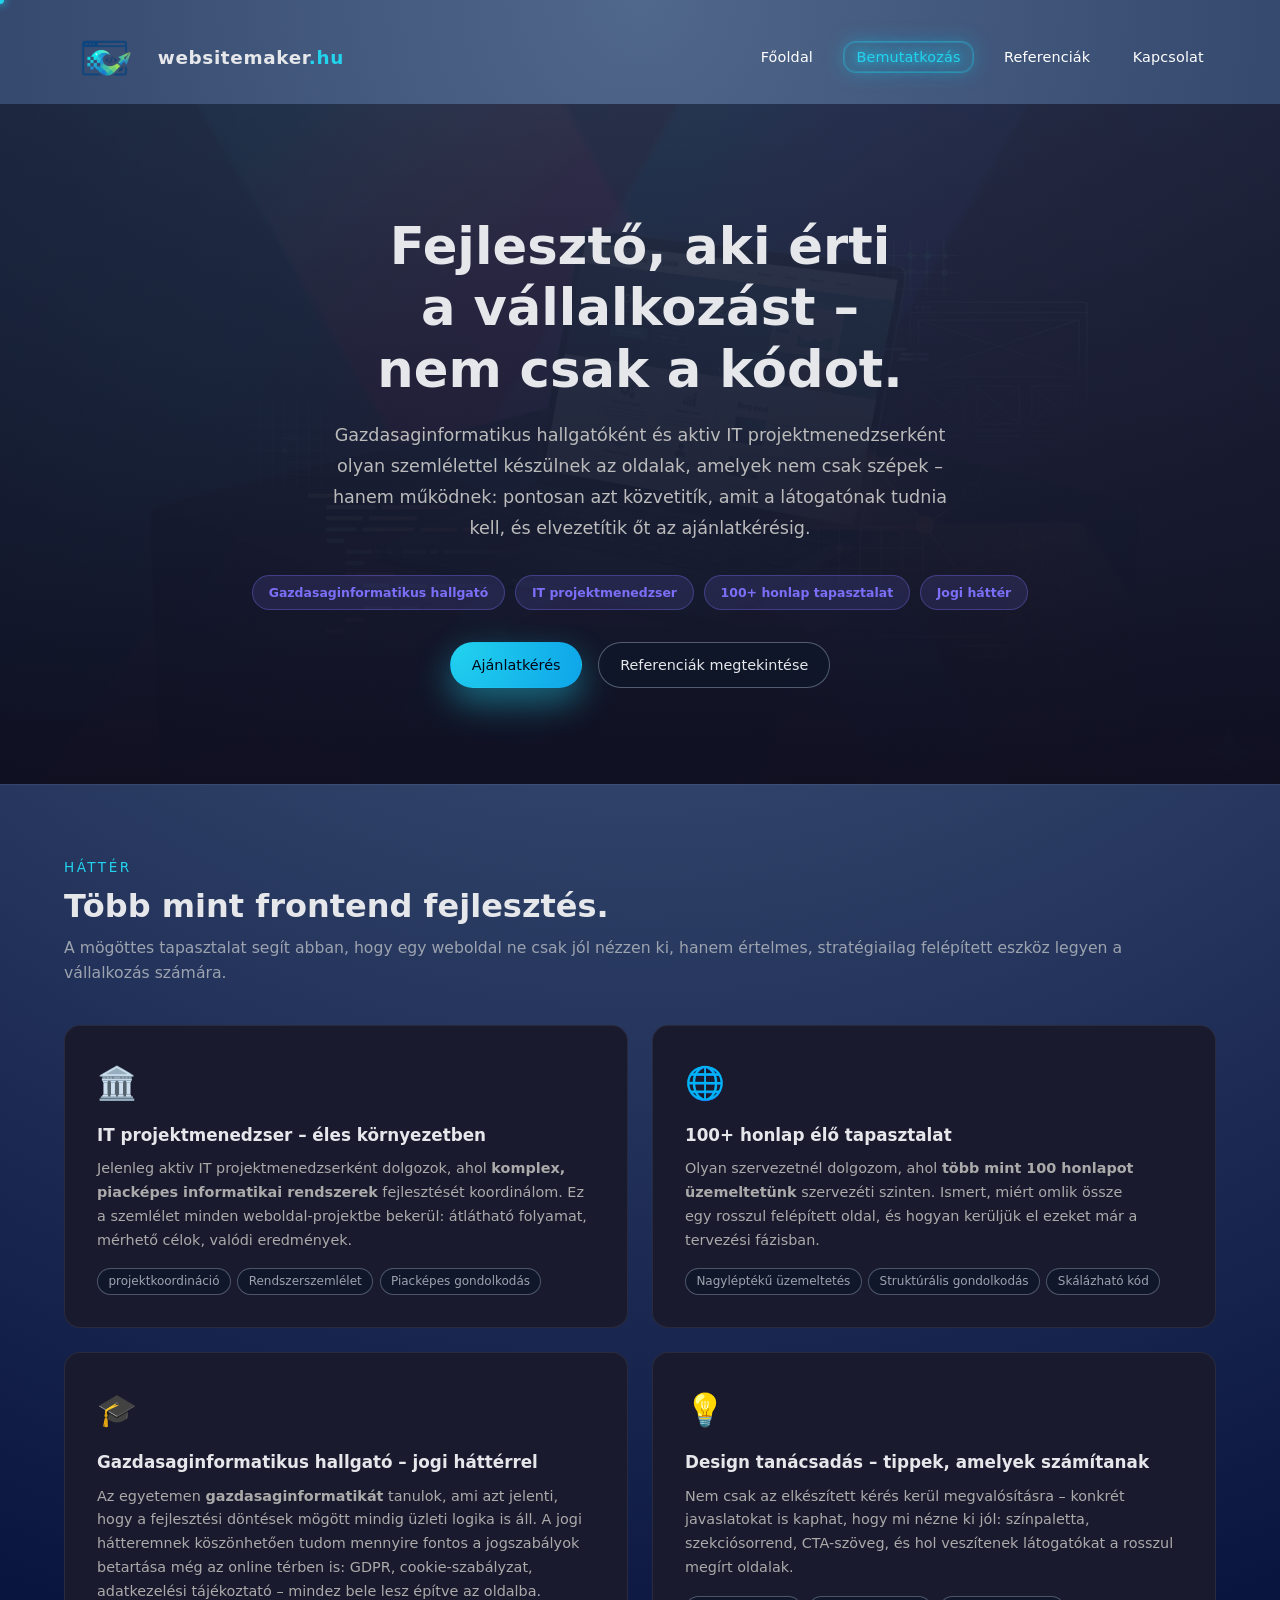
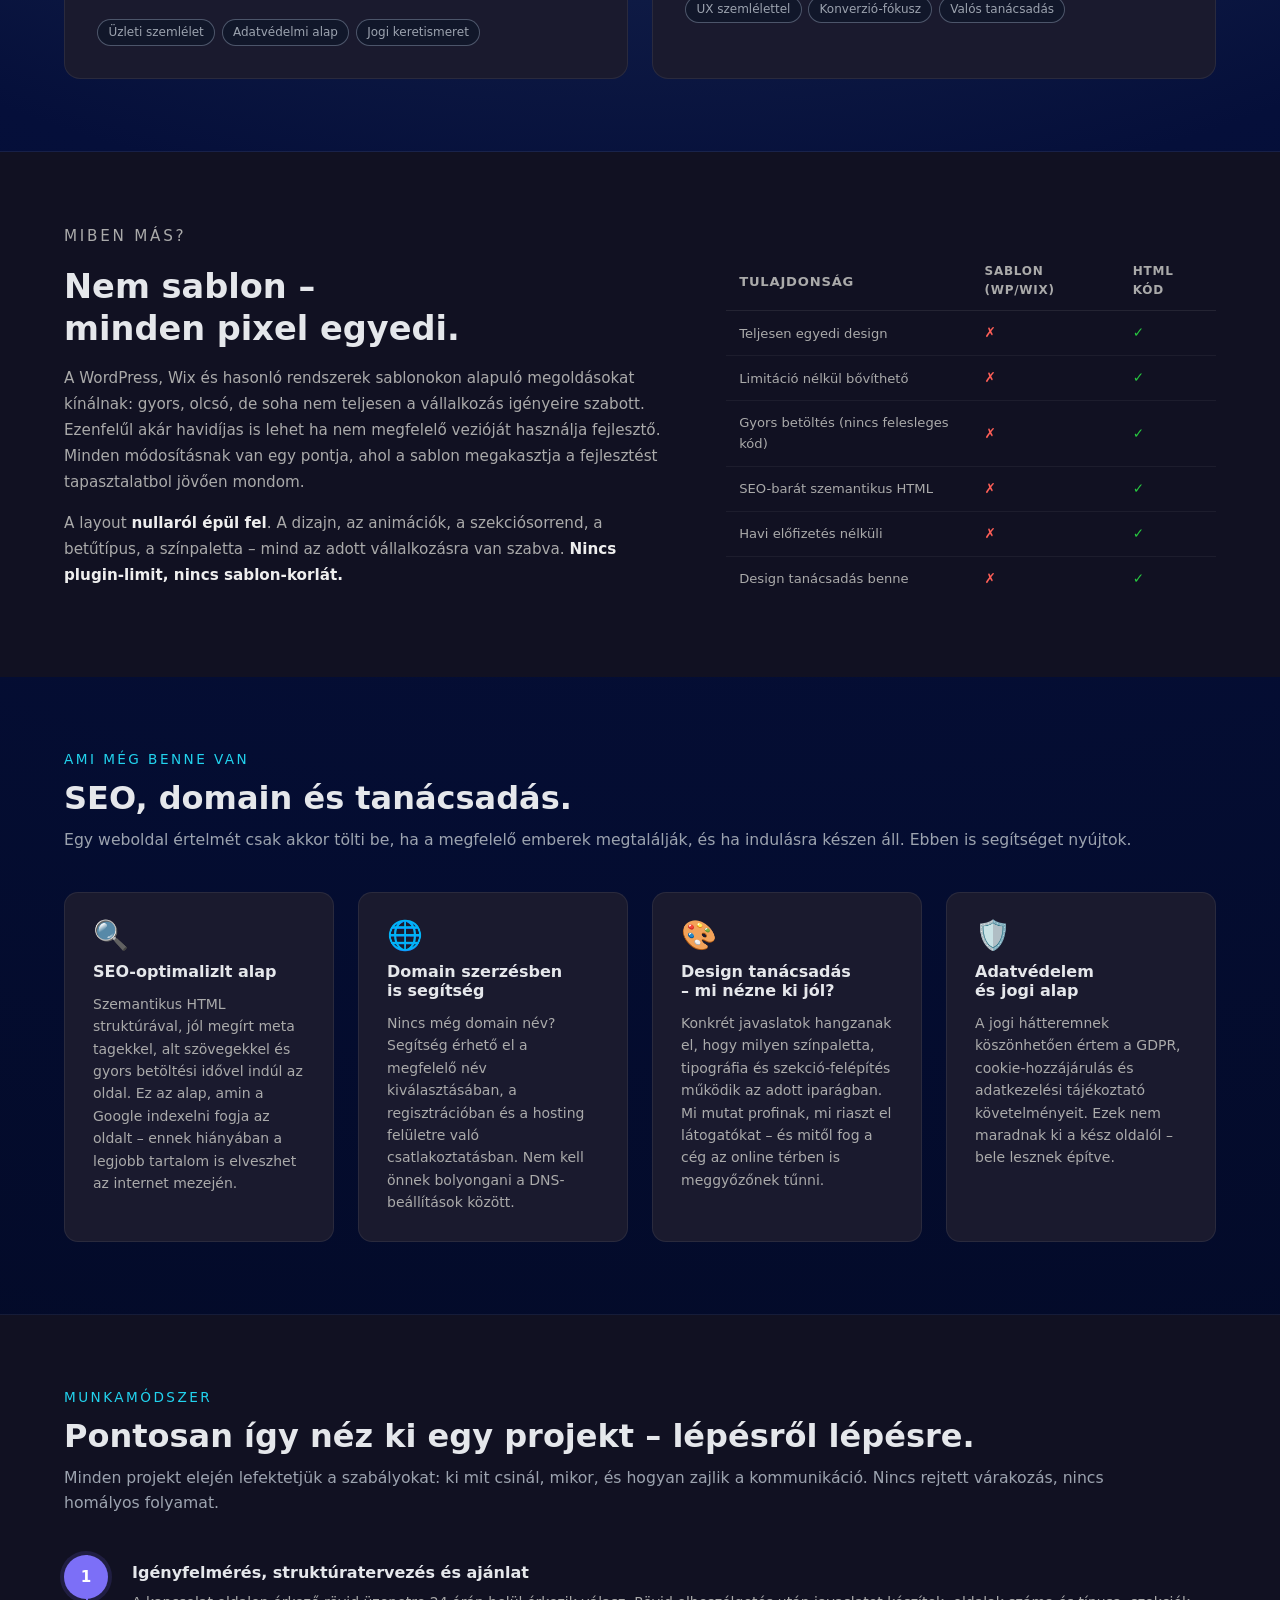
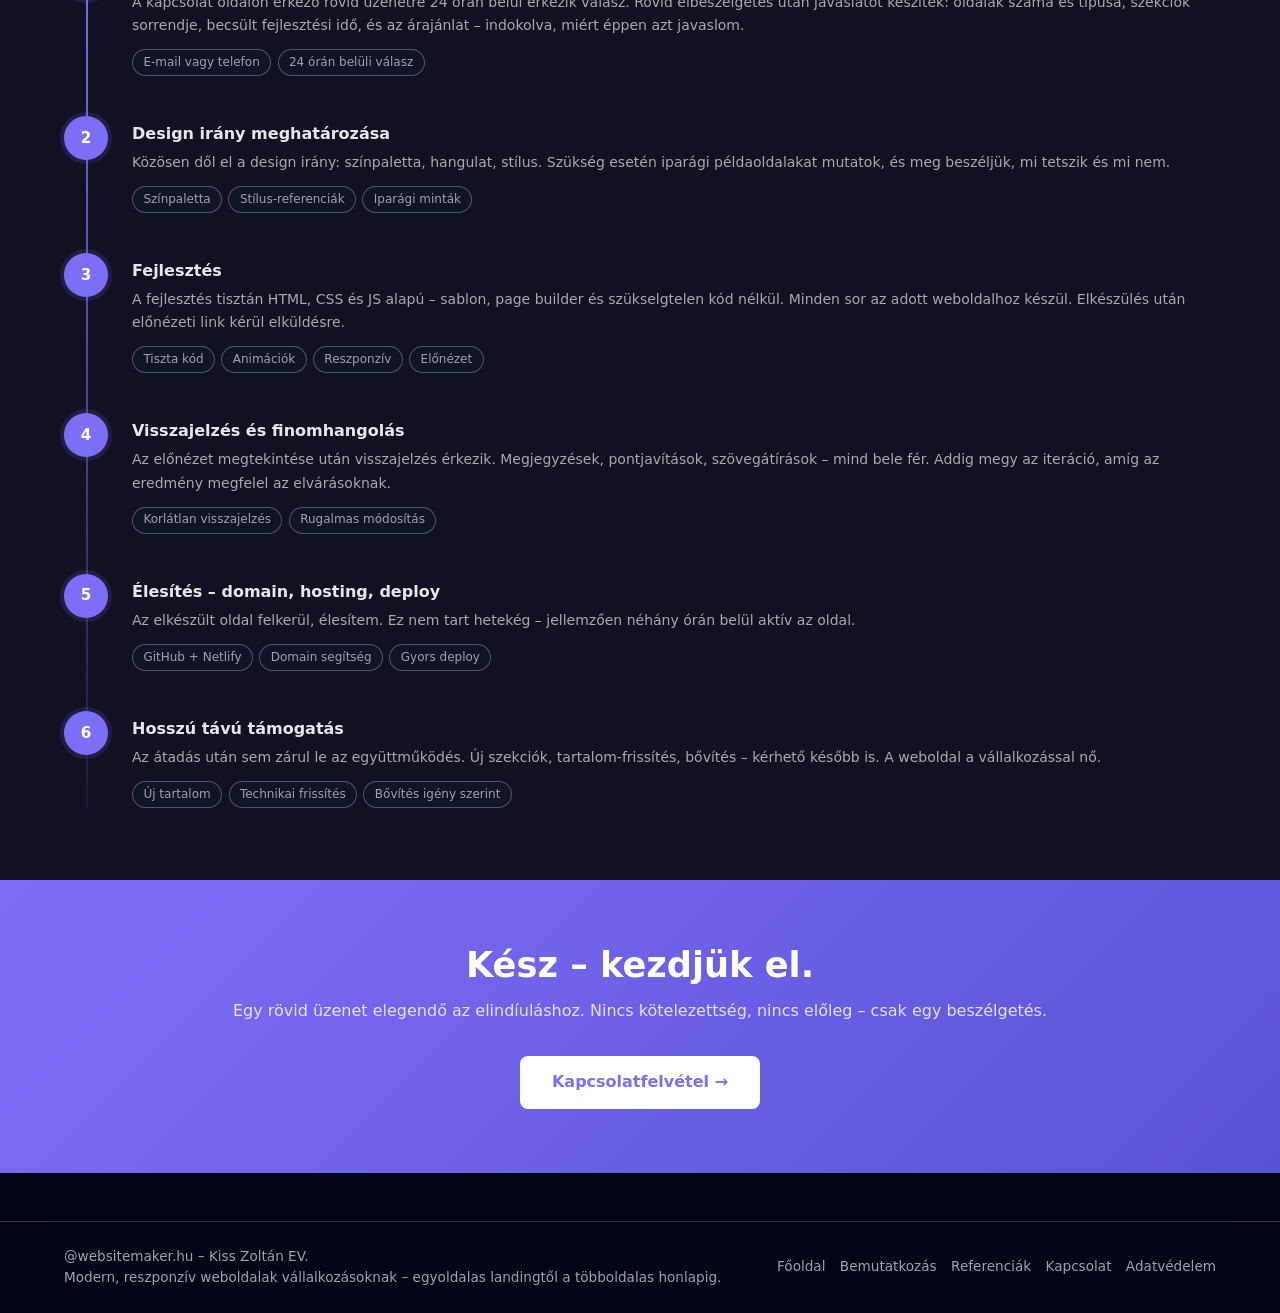
==== commit 4b065a77: "Update about.html" ====
--- a/about.html
+++ b/about.html
@@ -369,13 +369,13 @@
               <span class="profile-card-icon">🏛️</span>
               <h3>IT projektmenedzser – éles környezetben</h3>
               <p>
-                Jelenleg aktiv IT projektmenedzserként működök, ahol <strong>komplex, piacképes informatikai rendszerek</strong>
+                Jelenleg aktiv IT projektmenedzserként dolgozok, ahol <strong>komplex, piacképes informatikai rendszerek</strong>
                 fejlesztését koordinálom. Ez a szemlélet minden weboldal-projektbe bekerül: átlátható folyamat,
                 mérhető célok, valódi eredmények.
               </p>
               <div class="pills">
-                <span class="pill">Projektkoord ináció</span>
-                <span class="pill">Rendszerszemllélet</span>
+                <span class="pill">projektkoordináció</span>
+                <span class="pill">Rendszerszemlélet</span>
                 <span class="pill">Piacképes gondolkodás</span>
               </div>
             </div>
@@ -385,7 +385,7 @@
               <h3>100+ honlap élő tapasztalat</h3>
               <p>
                 Olyan szervezetnél dolgozom, ahol <strong>több mint 100 honlapot üzemeltetünk</strong> szervezéti szinten.
-                Ismért, miért omlik össze egy rosszul felépített oldal, és hogyan kerülünk el ezeket
+                Ismert, miért omlik össze egy rosszul felépített oldal, és hogyan kerüljük el ezeket
                 már a tervezési fázisban.
               </p>
               <div class="pills">
@@ -400,8 +400,8 @@
               <h3>Gazdasaginformatikus hallgató – jogi háttérrel</h3>
               <p>
                 Az egyetemen <strong>gazdasaginformatikát</strong> tanulok, ami azt jelenti, hogy a fejlesztési döntések mögött
-                mindig üzleti logika is áll. A jogi alapok hasznosak: GDPR, cookie-szabályzat, adatkezelési
-                tájékoztató – mindez bele van építve az oldalba.
+                mindig üzleti logika is áll. A jogi hátteremnek köszönhetően tudom mennyire fontos a jogszabályok betartása még az online térben is: GDPR, cookie-szabályzat, adatkezelési
+                tájékoztató – mindez bele lesz építve az oldalba.
               </p>
               <div class="pills">
                 <span class="pill">Üzleti szemlélet</span>
@@ -440,8 +440,8 @@
               <p class="section-kicker">Miben más?</p>
               <h2>Nem sablon – minden pixel egyedi.</h2>
               <p>
-                A WordPress, Wix és hasonló rendszerek sablonokon alapó megoldásokat kínálnak:
-                gyors, olcsó, de soha nem teljesen a vállalkozás igényeire szabott. Minden módosításnak
+                A WordPress, Wix és hasonló rendszerek sablonokon alapuló megoldásokat kínálnak:
+                gyors, olcsó, de soha nem teljesen a vállalkozás igényeire szabott. Ezenfelűl akár havidíjas is lehet ha nem megfelelő vezióját használja fejlesztő. Minden módosításnak
                 van egy pontja, ahol a sablon megakasztja a fejlesztést tapasztalatbol jövően mondom.
               </p>
               <p>
@@ -457,7 +457,7 @@
                   <tr>
                     <th class="col-label">Tulajdonság</th>
                     <th>Sablon (WP/Wix)</th>
-                    <th>websitemaker.hu</th>
+                    <th>HTML kód</th>
                   </tr>
                 </thead>
                 <tbody>
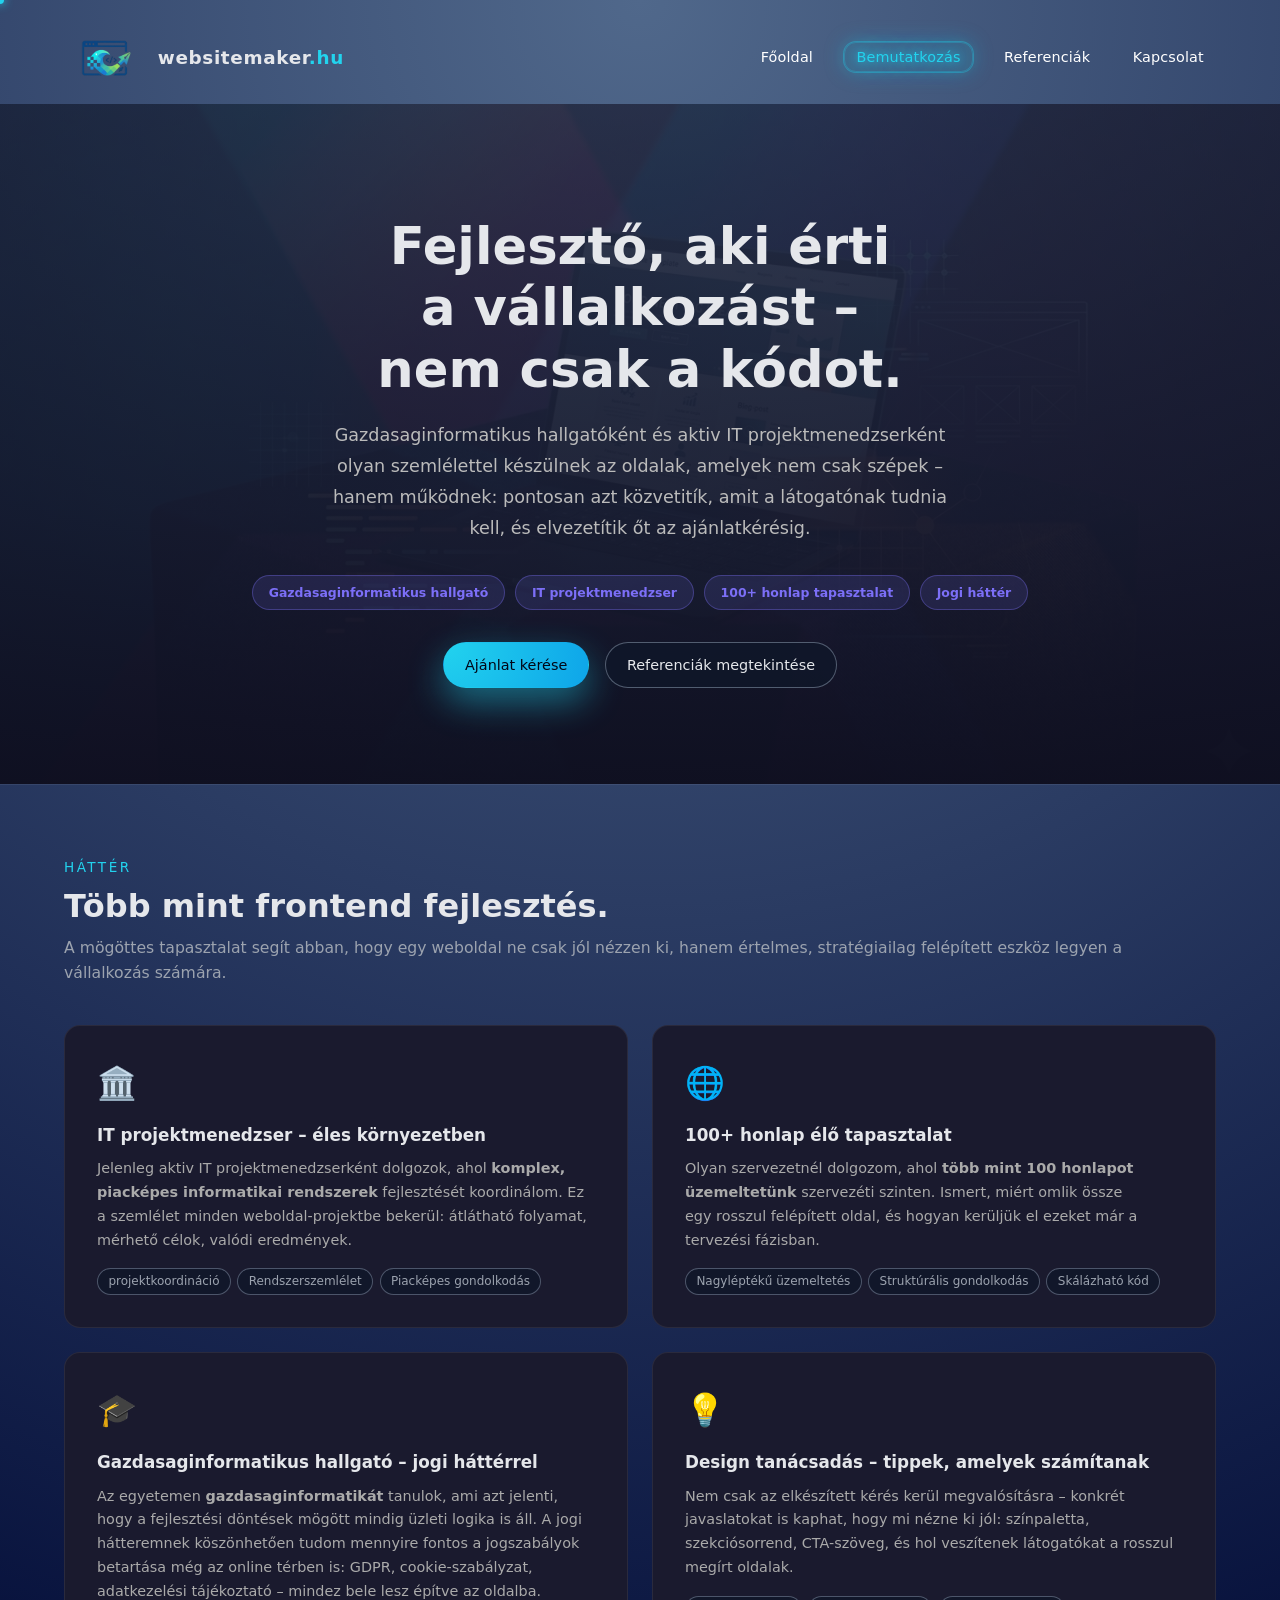
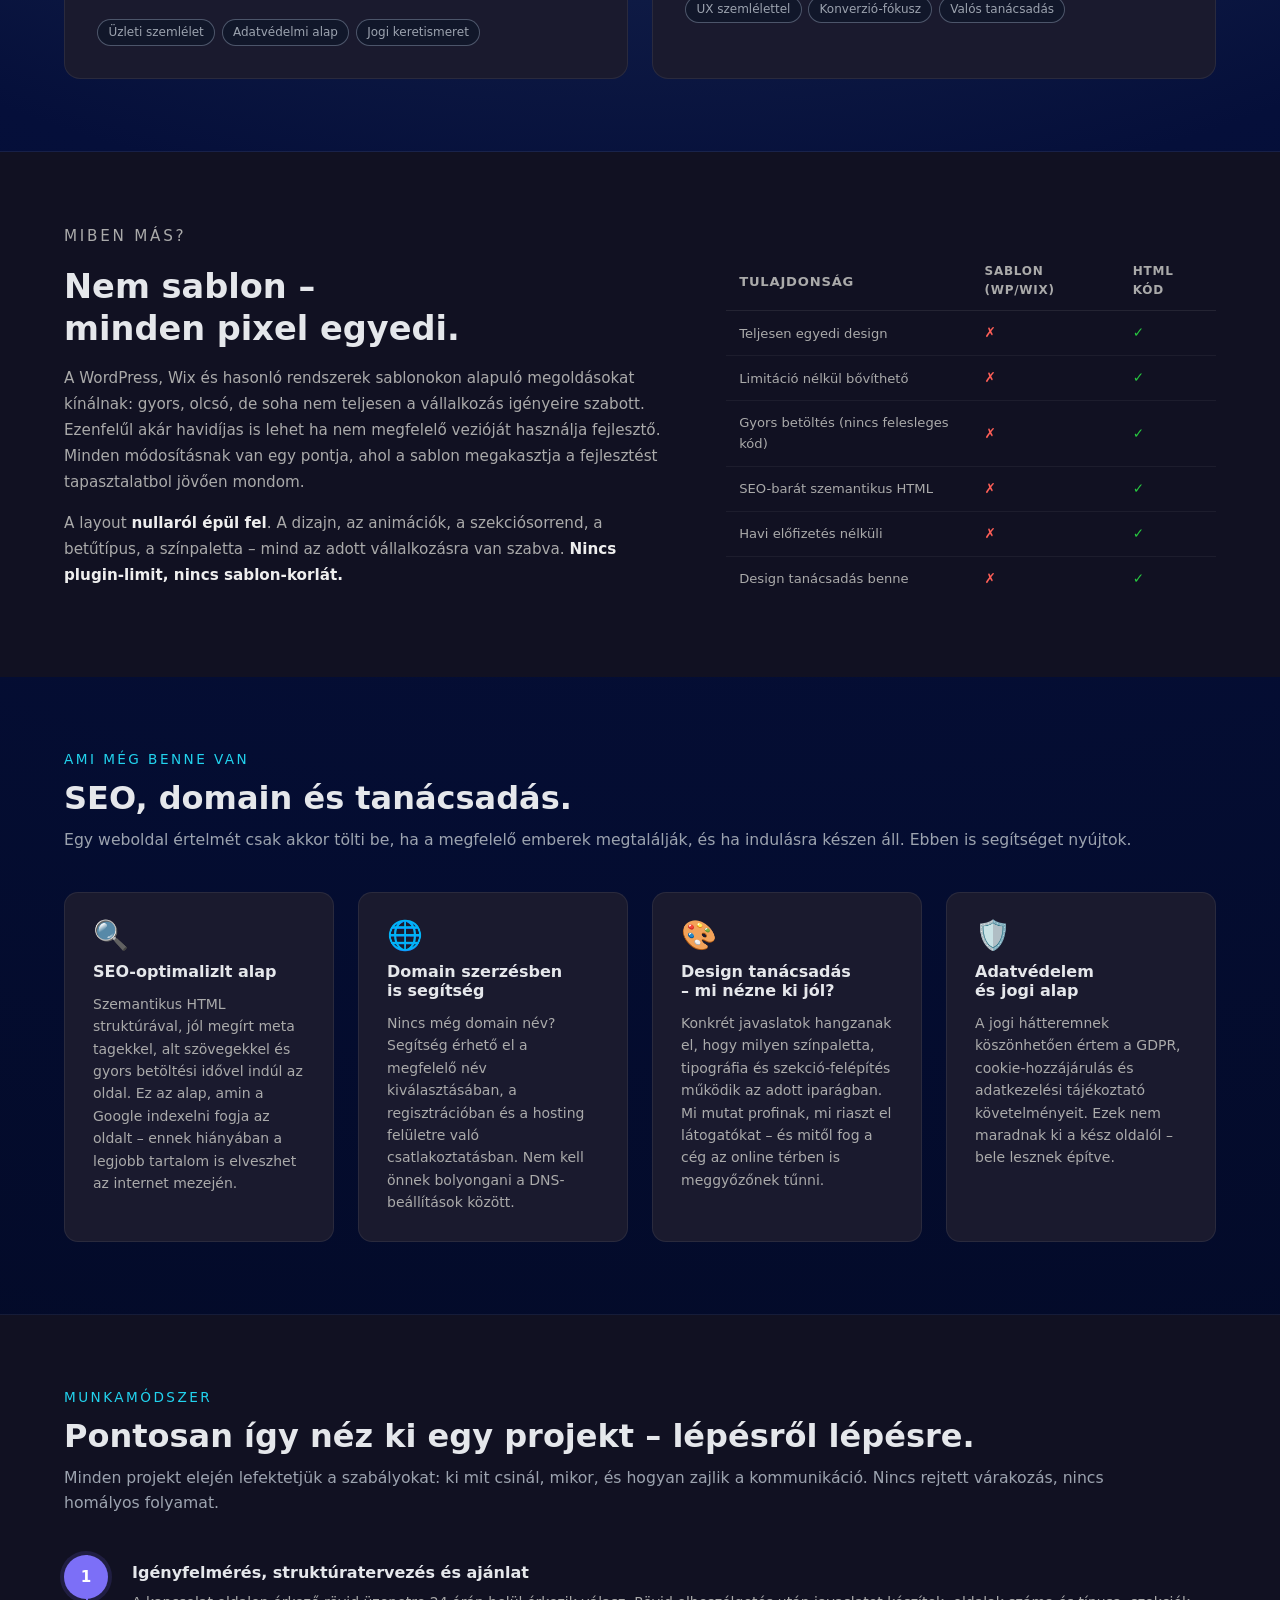
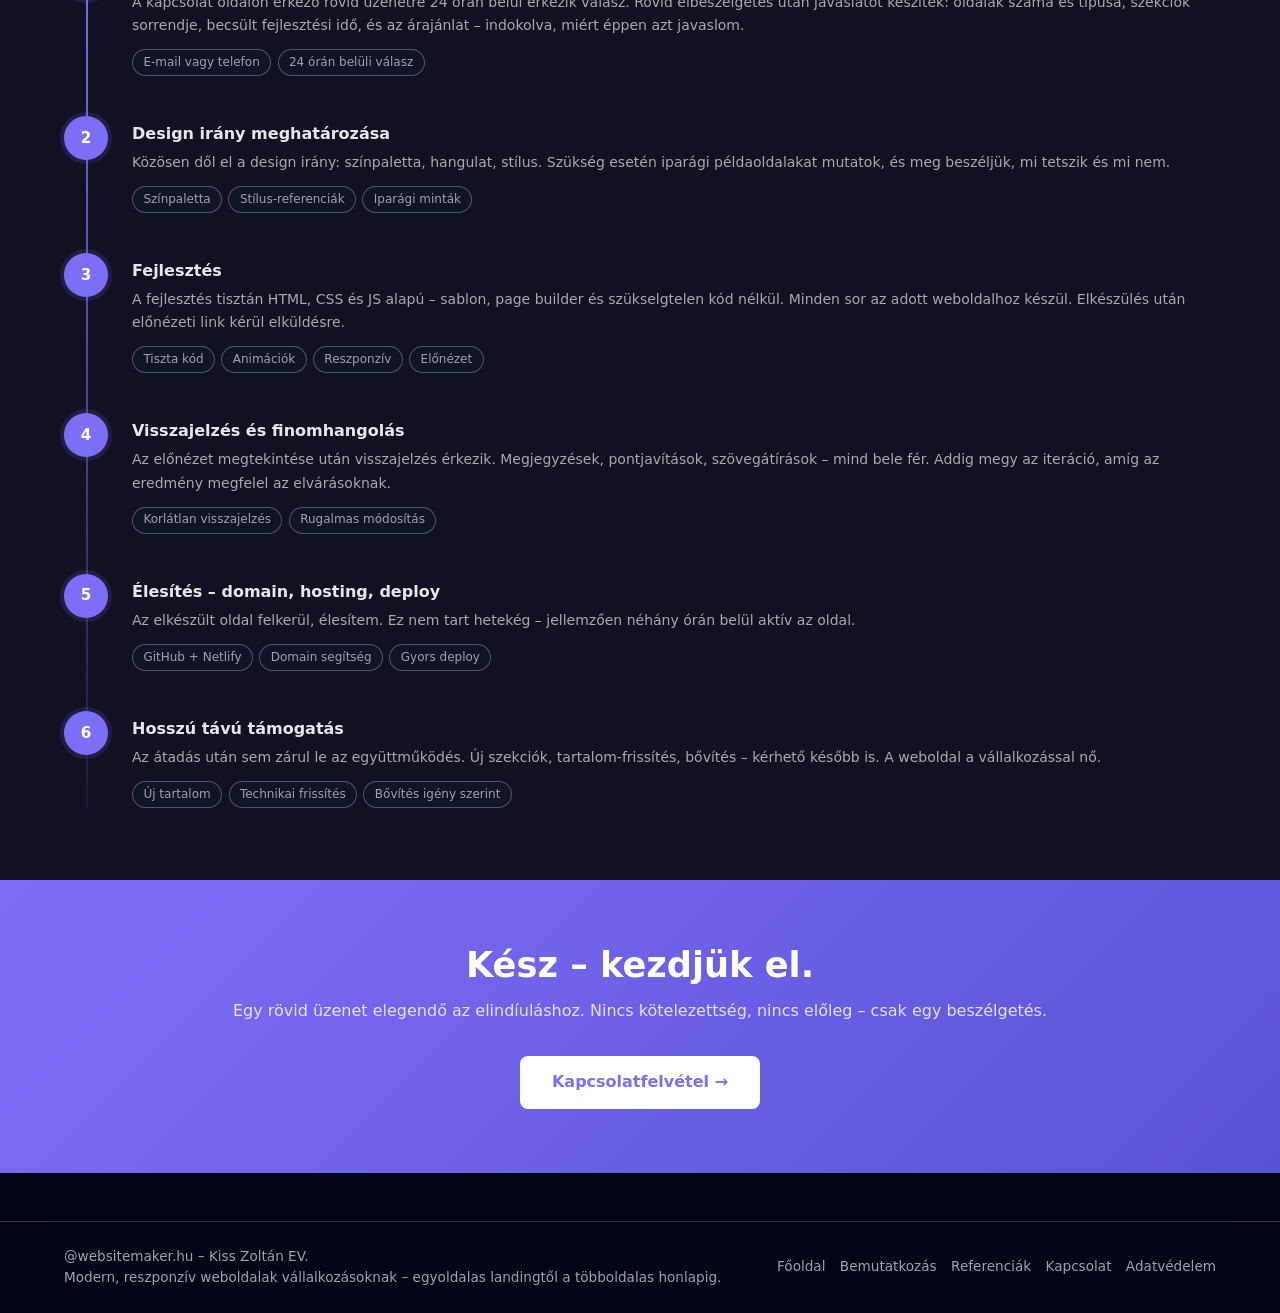
==== commit f192d4cb: "Update about.html" ====
--- a/about.html
+++ b/about.html
@@ -342,7 +342,7 @@
               <span class="about-badge">Jogi háttér</span>
             </div>
             <div class="about-hero-actions reveal reveal-delay-3">
-              <a href="contact.html" class="btn btn-primary">Ajánlatkérés</a>
+              <a href="contact.html" class="btn btn-primary">Ajánlat kérése</a>
               <a href="references.html" class="btn btn-ghost">Referenciák megtekintése</a>
             </div>
           </div>
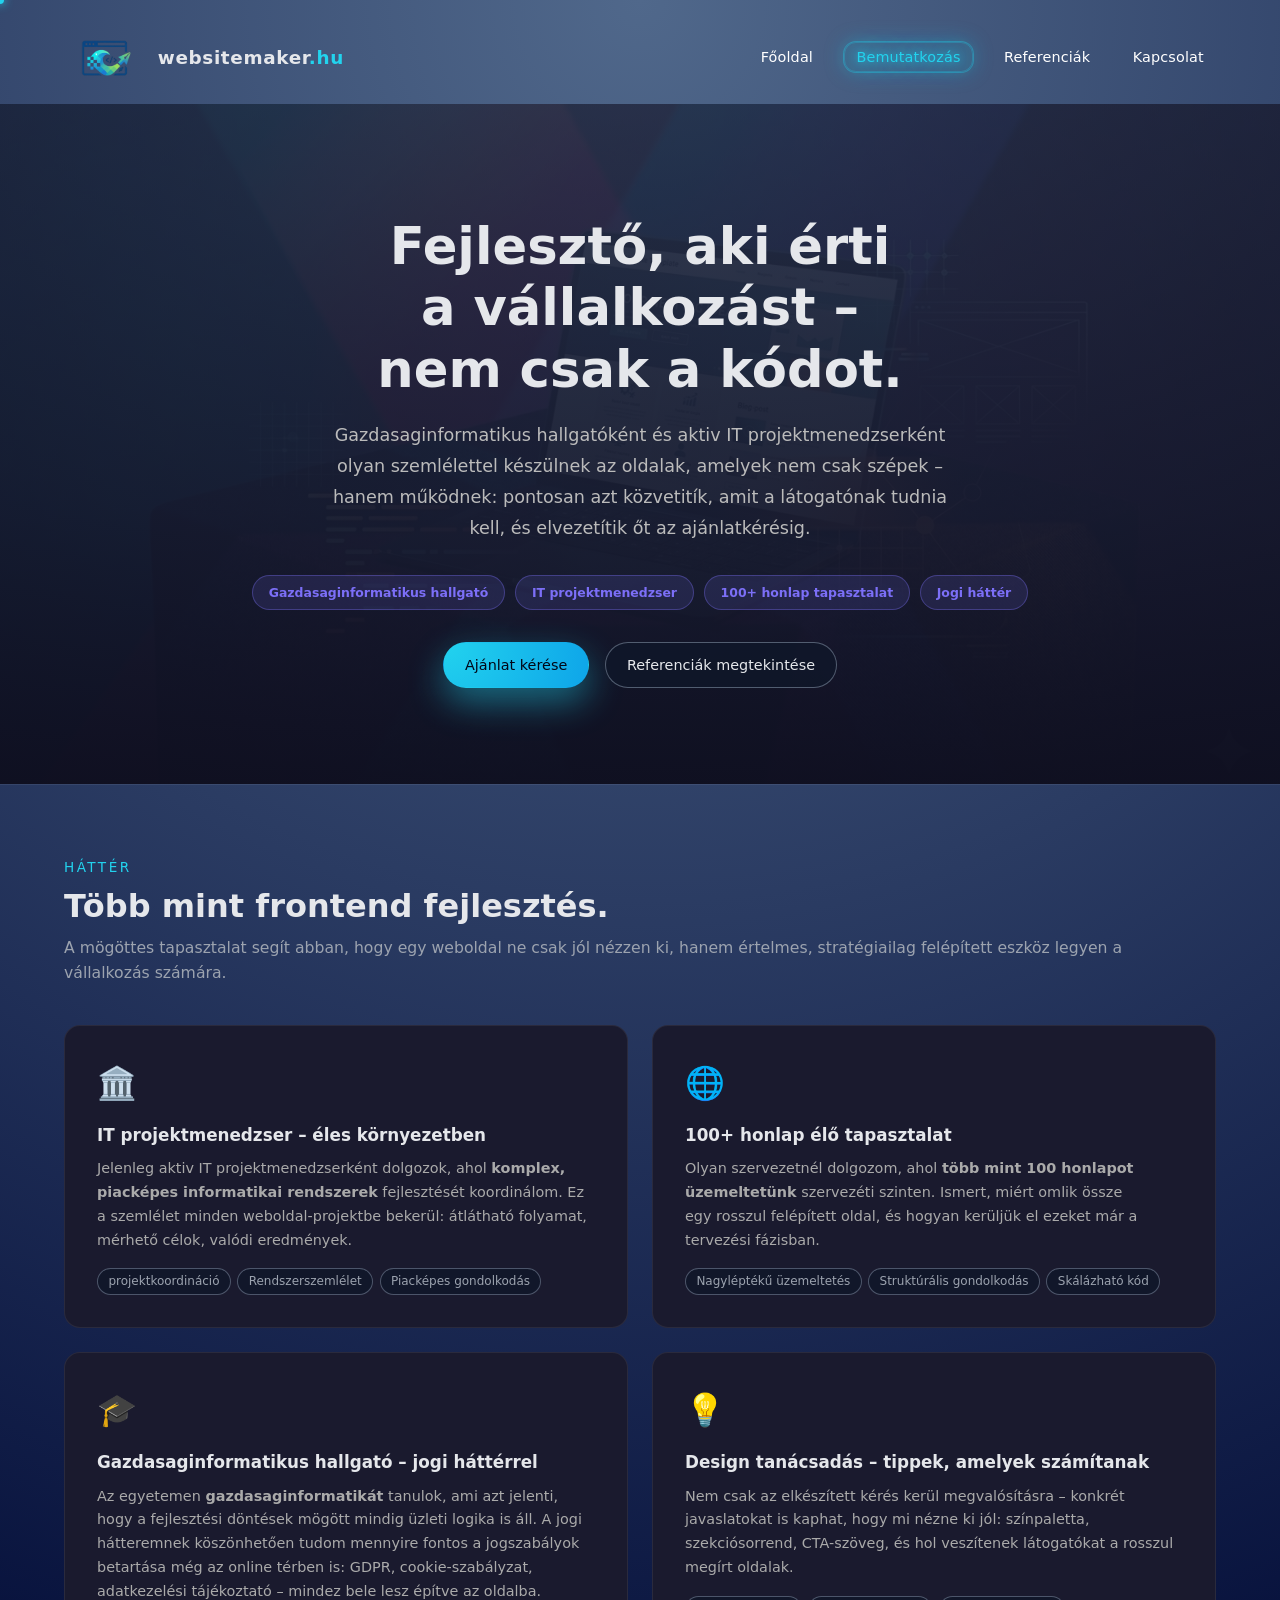
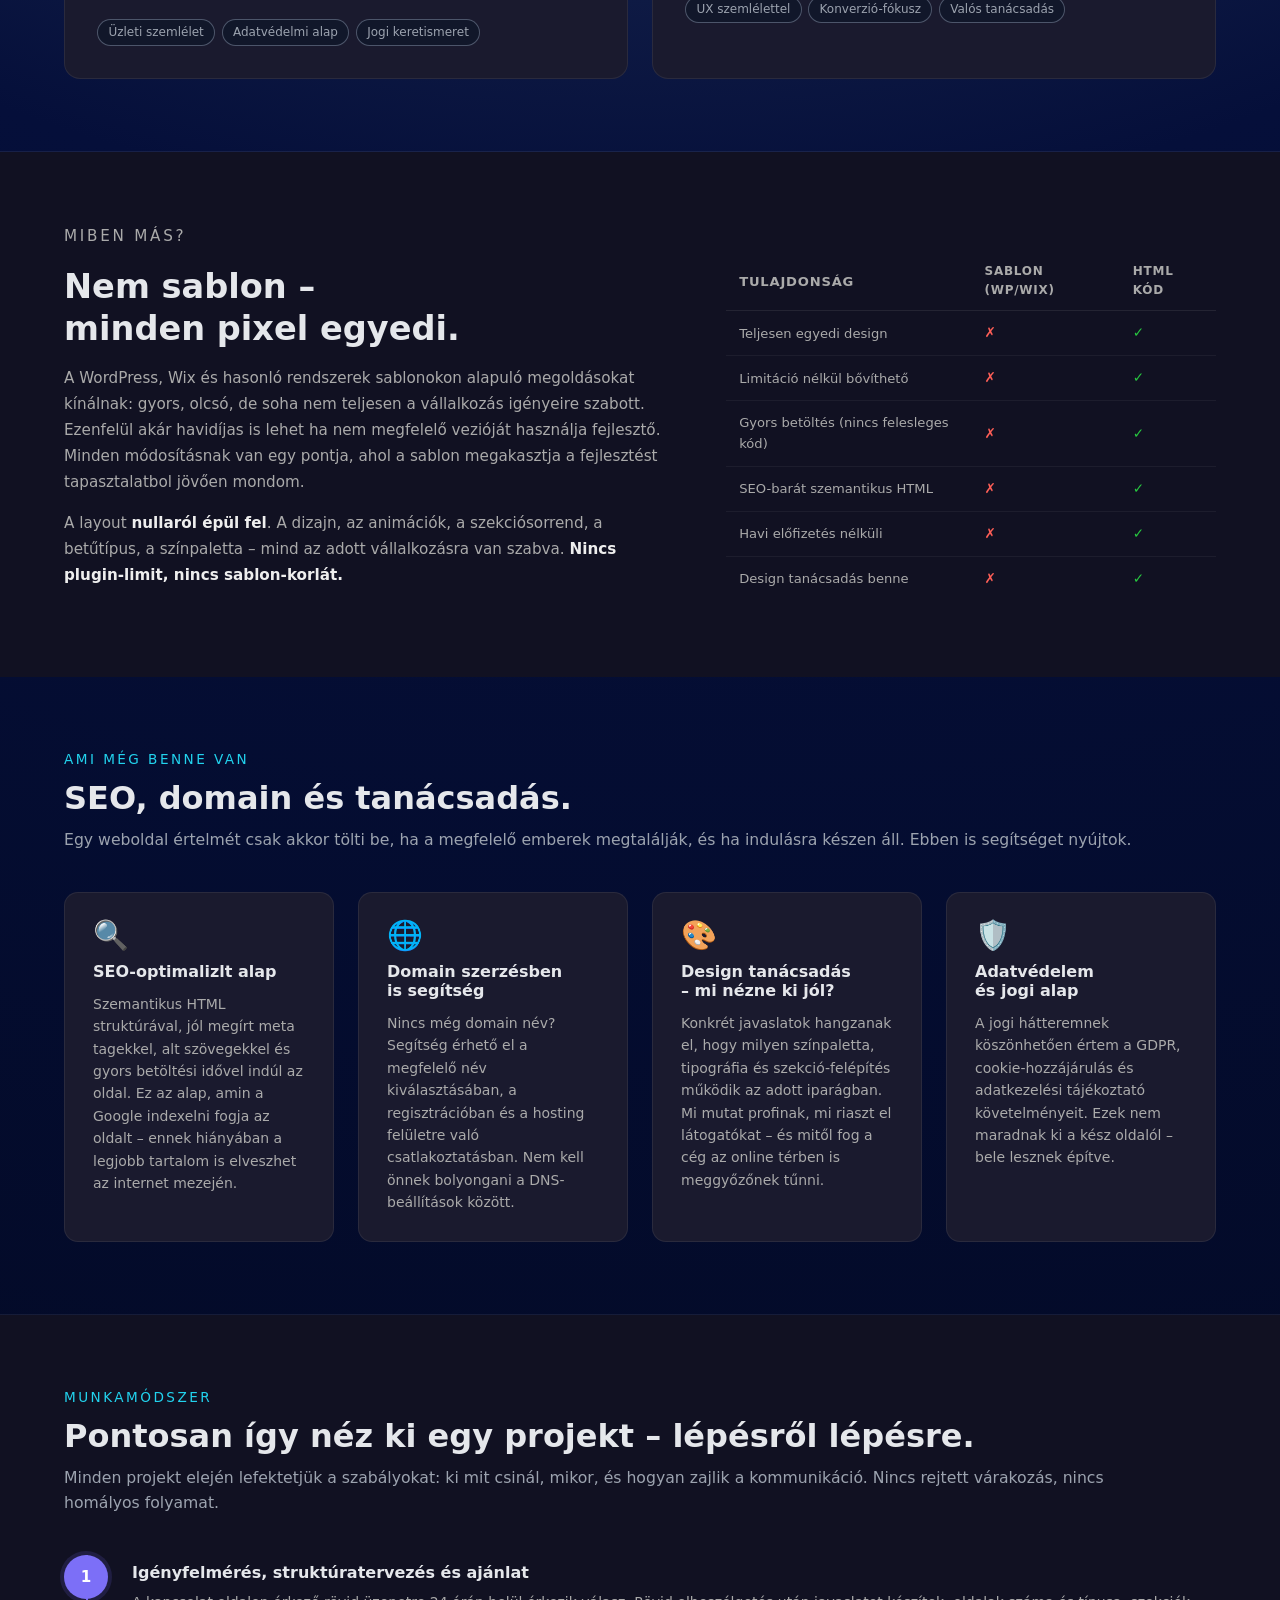
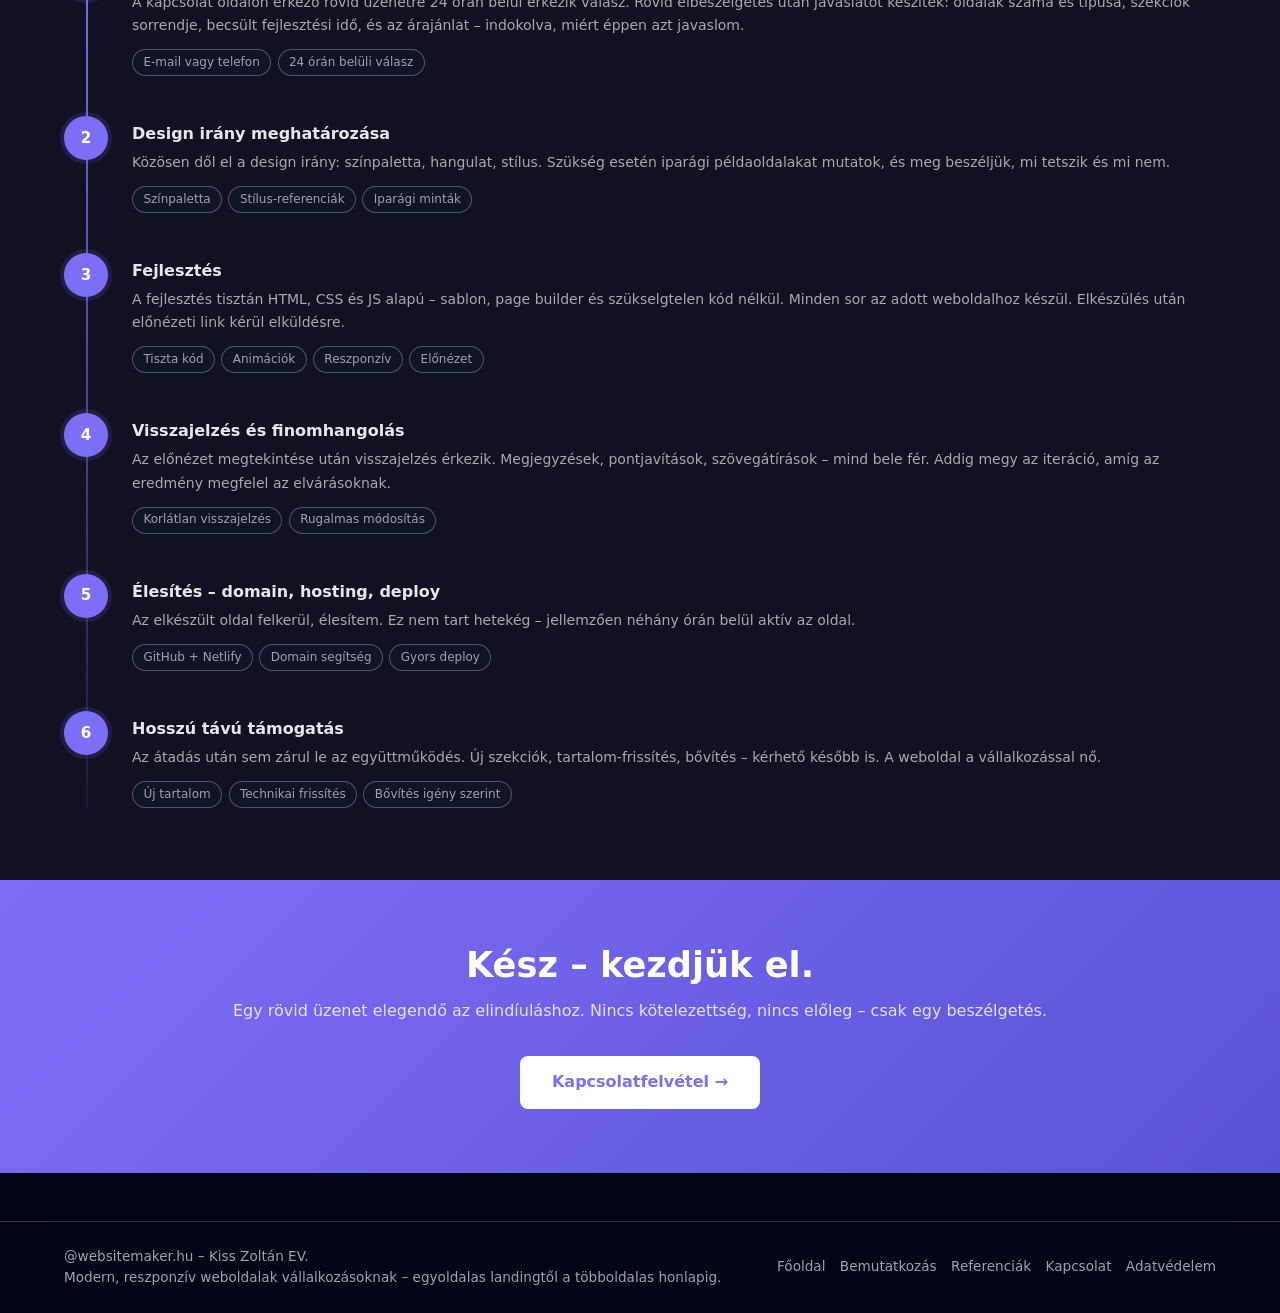
==== commit e5ea9299: "Update about.html" ====
--- a/about.html
+++ b/about.html
@@ -441,7 +441,7 @@
               <h2>Nem sablon – minden pixel egyedi.</h2>
               <p>
                 A WordPress, Wix és hasonló rendszerek sablonokon alapuló megoldásokat kínálnak:
-                gyors, olcsó, de soha nem teljesen a vállalkozás igényeire szabott. Ezenfelűl akár havidíjas is lehet ha nem megfelelő vezióját használja fejlesztő. Minden módosításnak
+                gyors, olcsó, de soha nem teljesen a vállalkozás igényeire szabott. Ezenfelül akár havidíjas is lehet ha nem megfelelő vezióját használja fejlesztő. Minden módosításnak
                 van egy pontja, ahol a sablon megakasztja a fejlesztést tapasztalatbol jövően mondom.
               </p>
               <p>
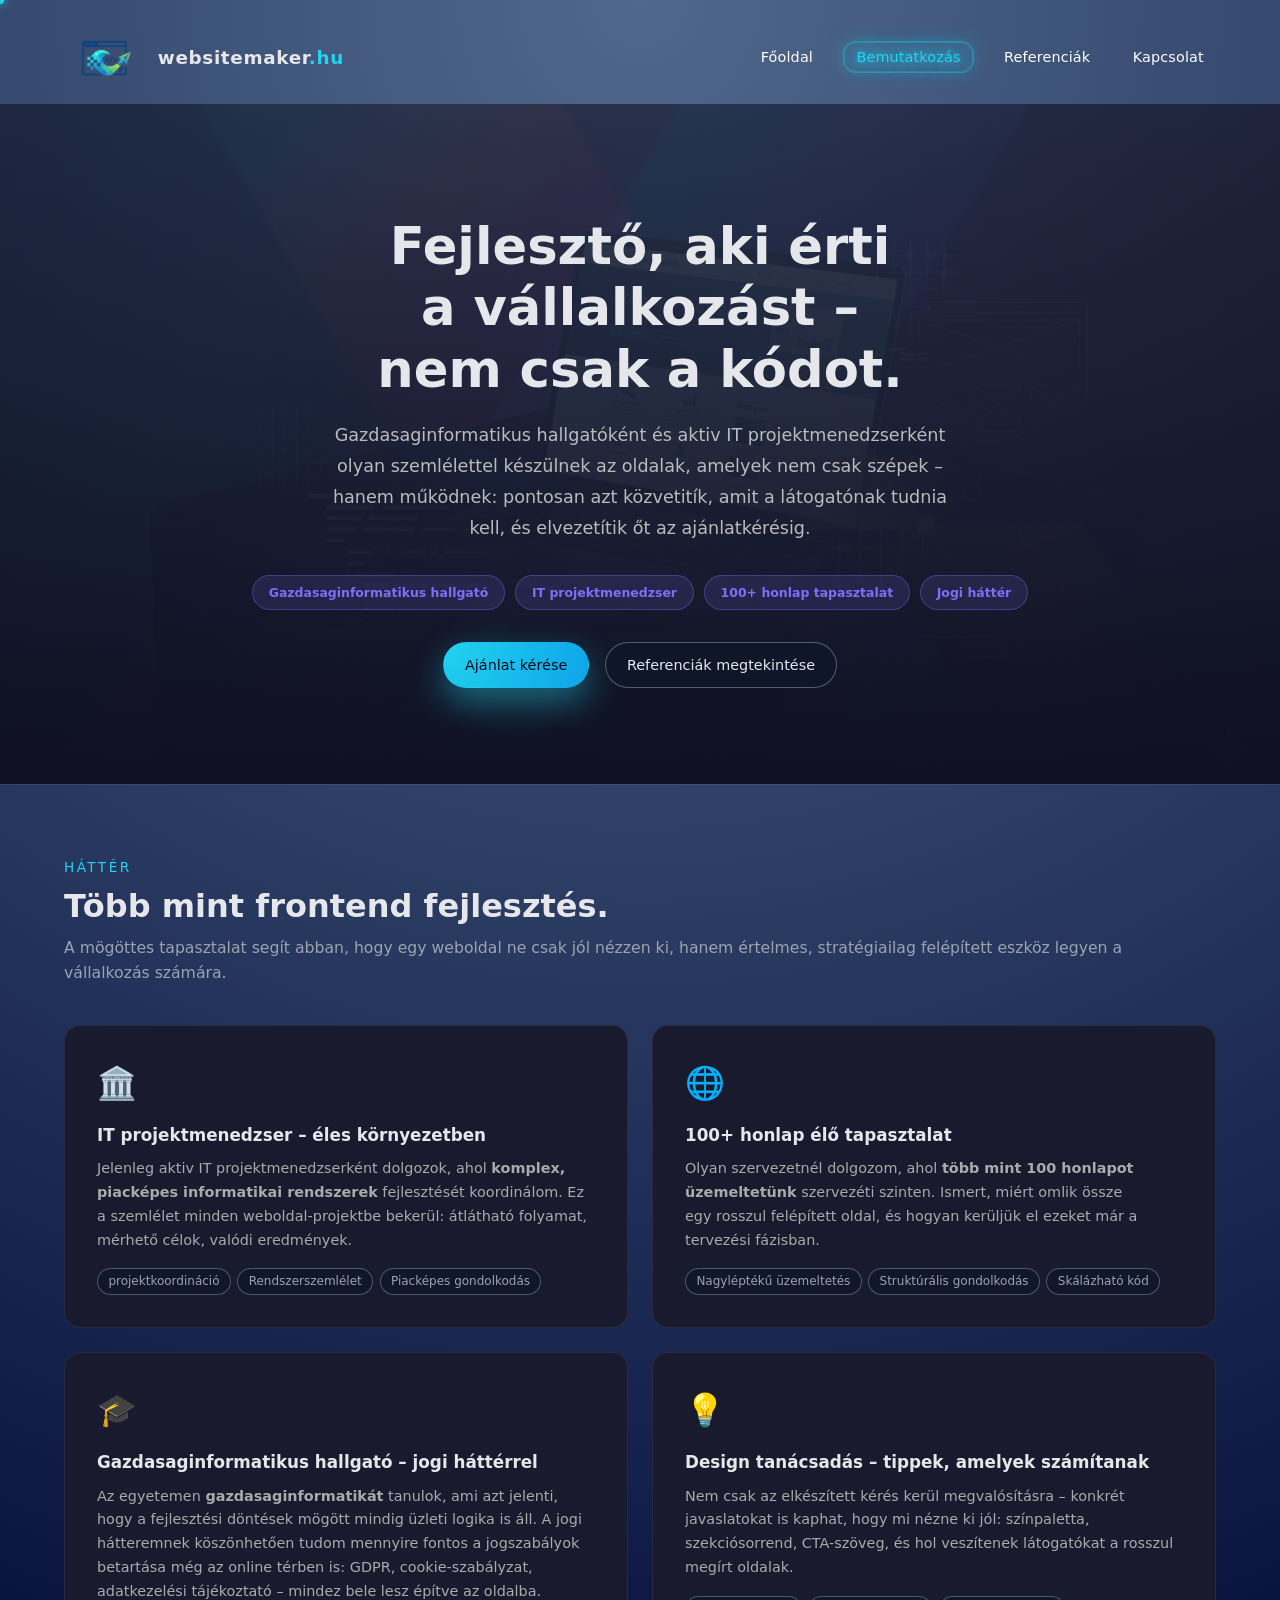
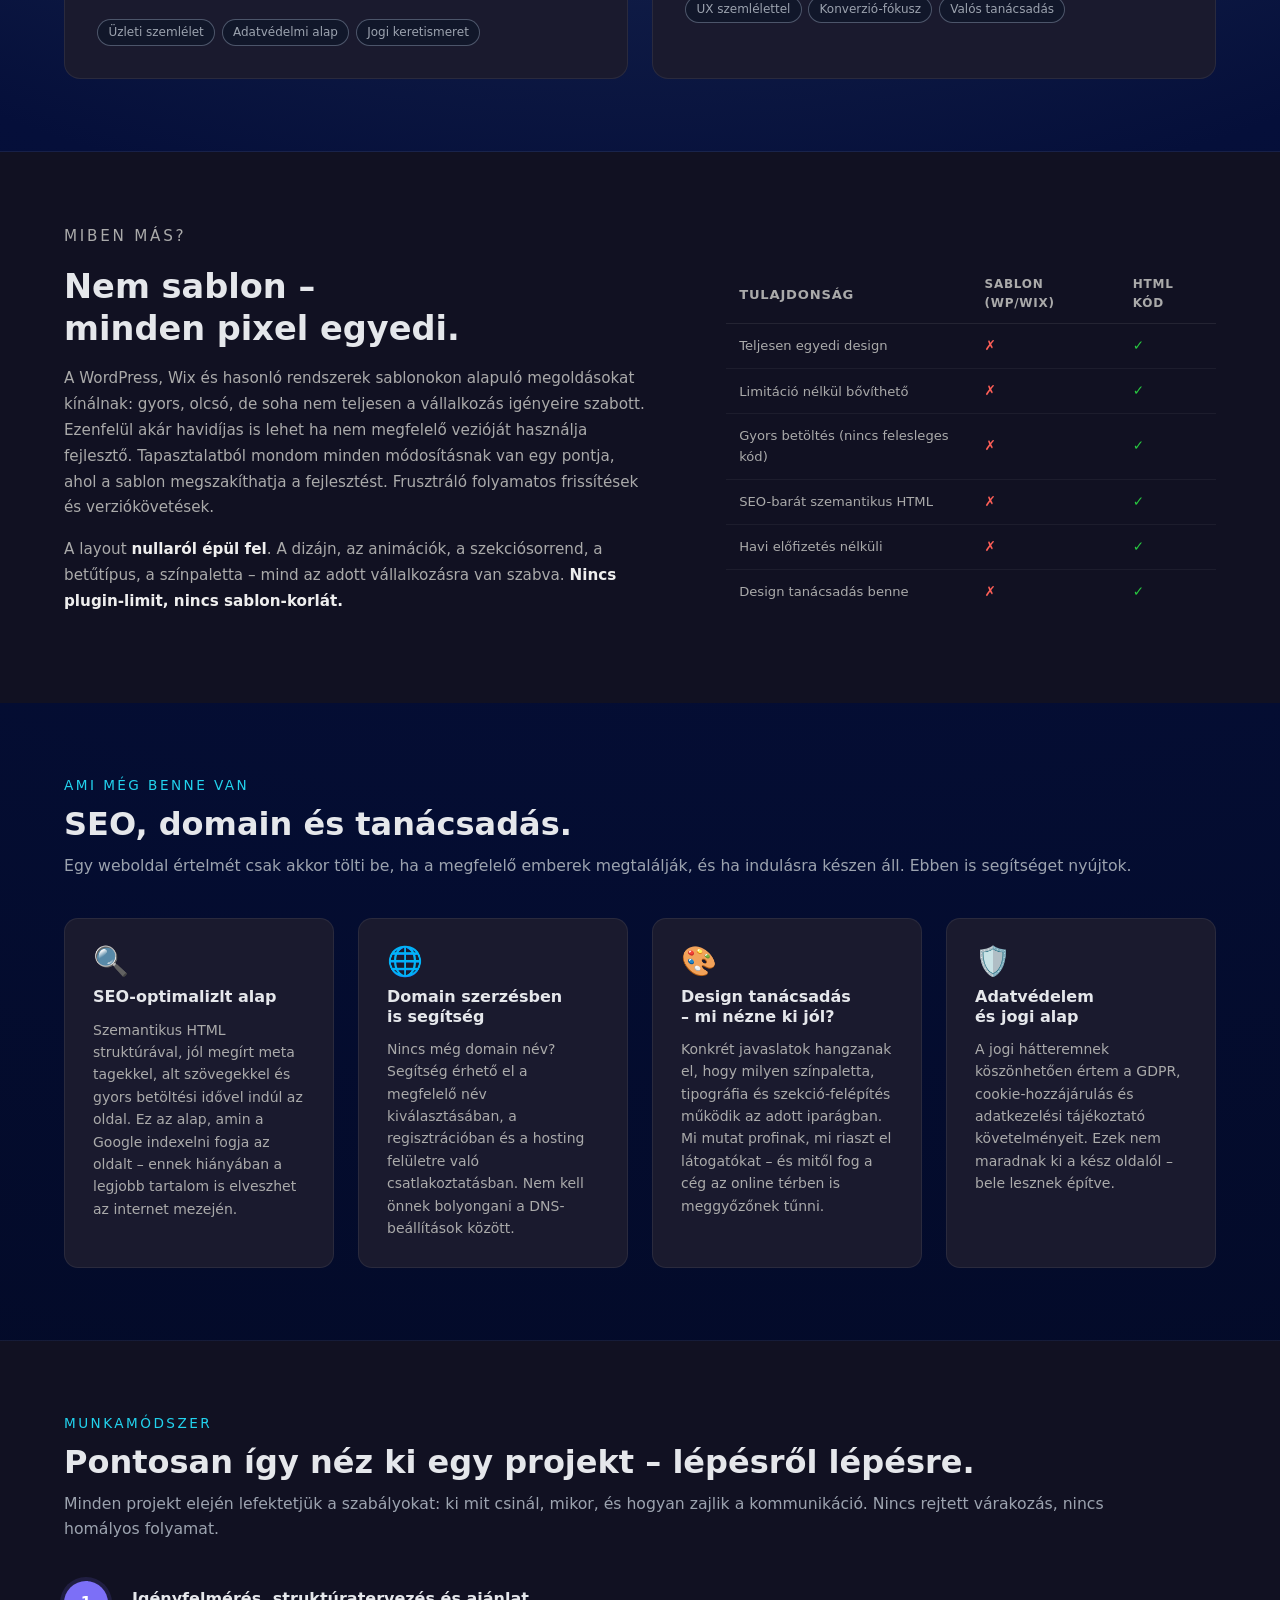
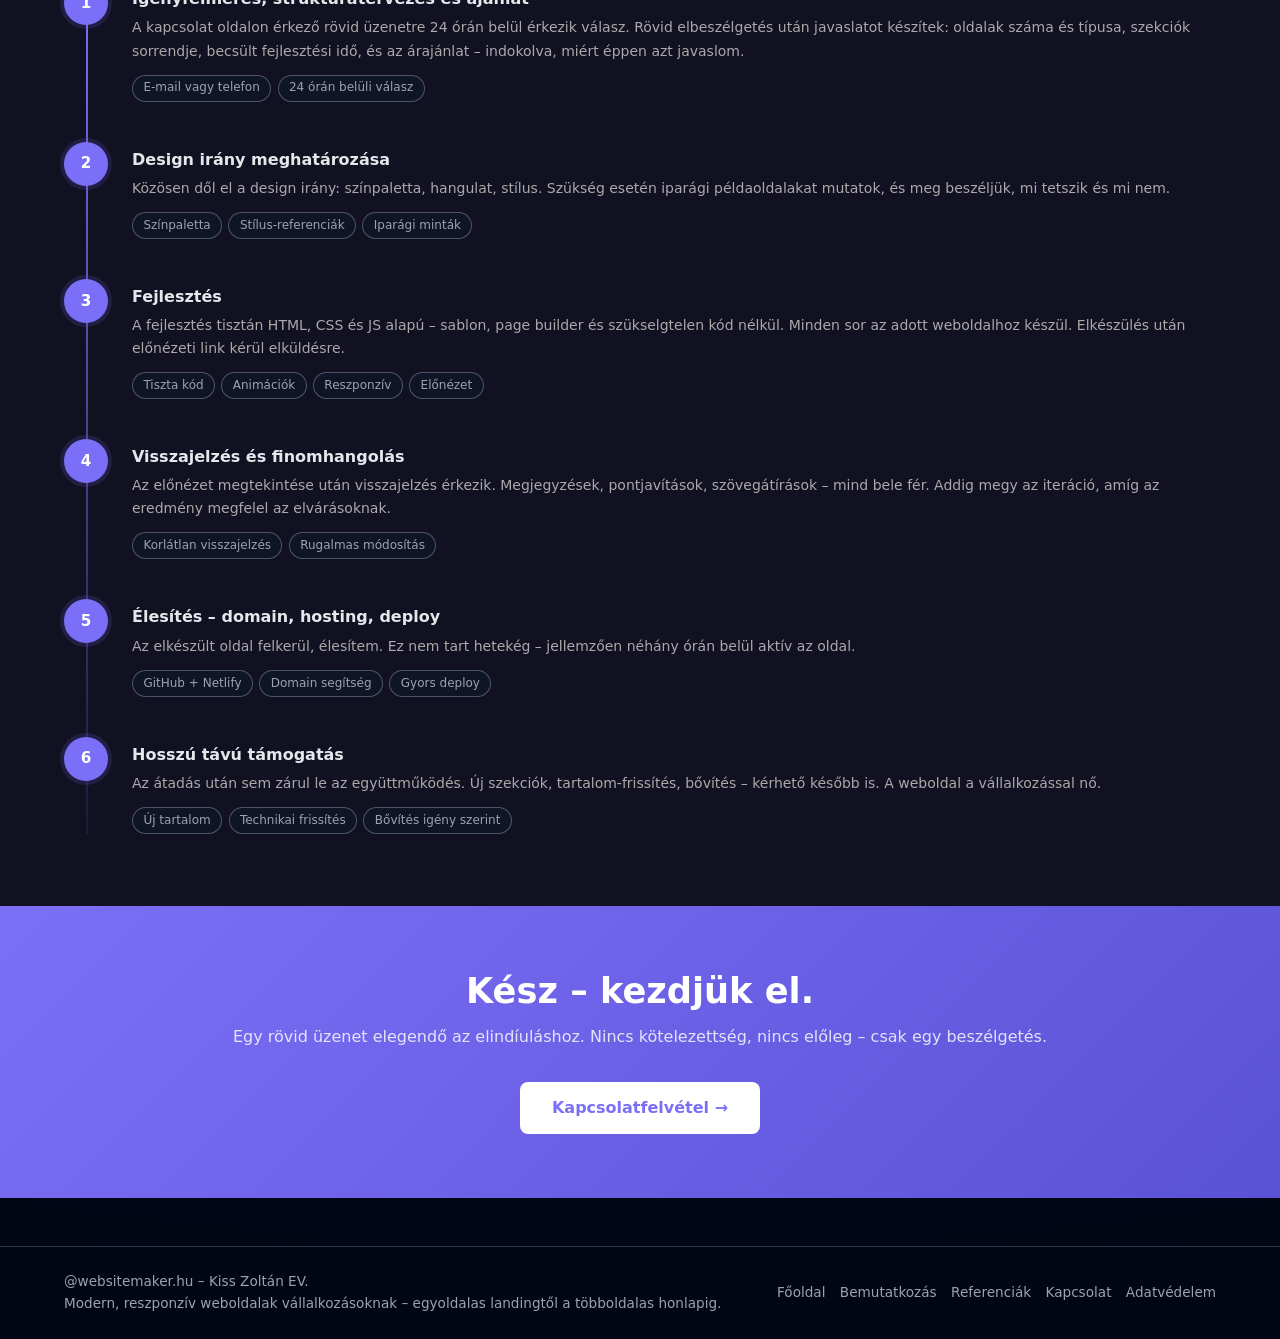
==== commit 55c09680: "Update about.html" ====
--- a/about.html
+++ b/about.html
@@ -441,11 +441,11 @@
               <h2>Nem sablon – minden pixel egyedi.</h2>
               <p>
                 A WordPress, Wix és hasonló rendszerek sablonokon alapuló megoldásokat kínálnak:
-                gyors, olcsó, de soha nem teljesen a vállalkozás igényeire szabott. Ezenfelül akár havidíjas is lehet ha nem megfelelő vezióját használja fejlesztő. Minden módosításnak
-                van egy pontja, ahol a sablon megakasztja a fejlesztést tapasztalatbol jövően mondom.
+                gyors, olcsó, de soha nem teljesen a vállalkozás igényeire szabott. Ezenfelül akár havidíjas is lehet ha nem megfelelő vezióját használja fejlesztő. Tapasztalatból mondom minden módosításnak
+                van egy pontja, ahol a sablon megszakíthatja a fejlesztést. Frusztráló folyamatos frissítések és verziókövetések.
               </p>
               <p>
-                A layout <strong>nullaról épül fel</strong>. A dizajn, az animációk, a szekciósorrend,
+                A layout <strong>nullaról épül fel</strong>. A dizájn, az animációk, a szekciósorrend,
                 a betűtípus, a színpaletta – mind az adott vállalkozásra van szabva.
                 <strong>Nincs plugin-limit, nincs sablon-korlát.</strong>
               </p>
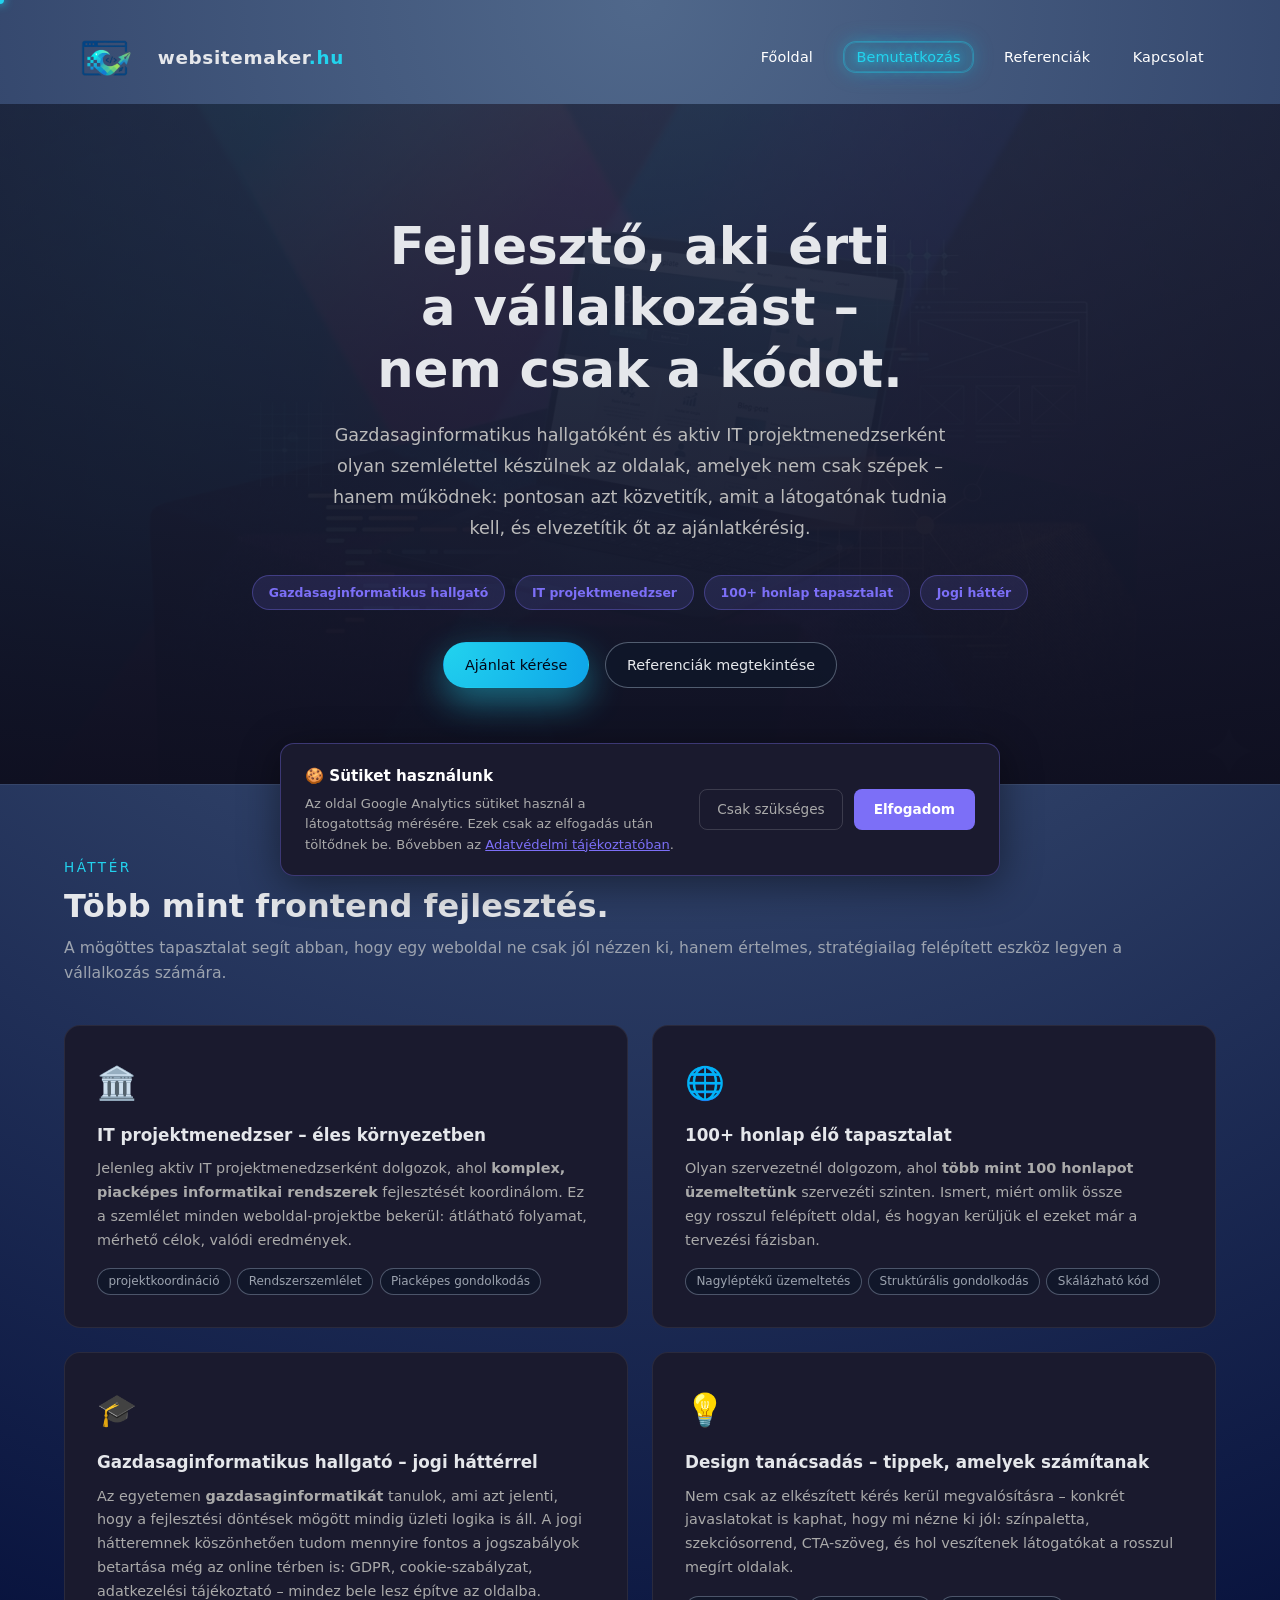
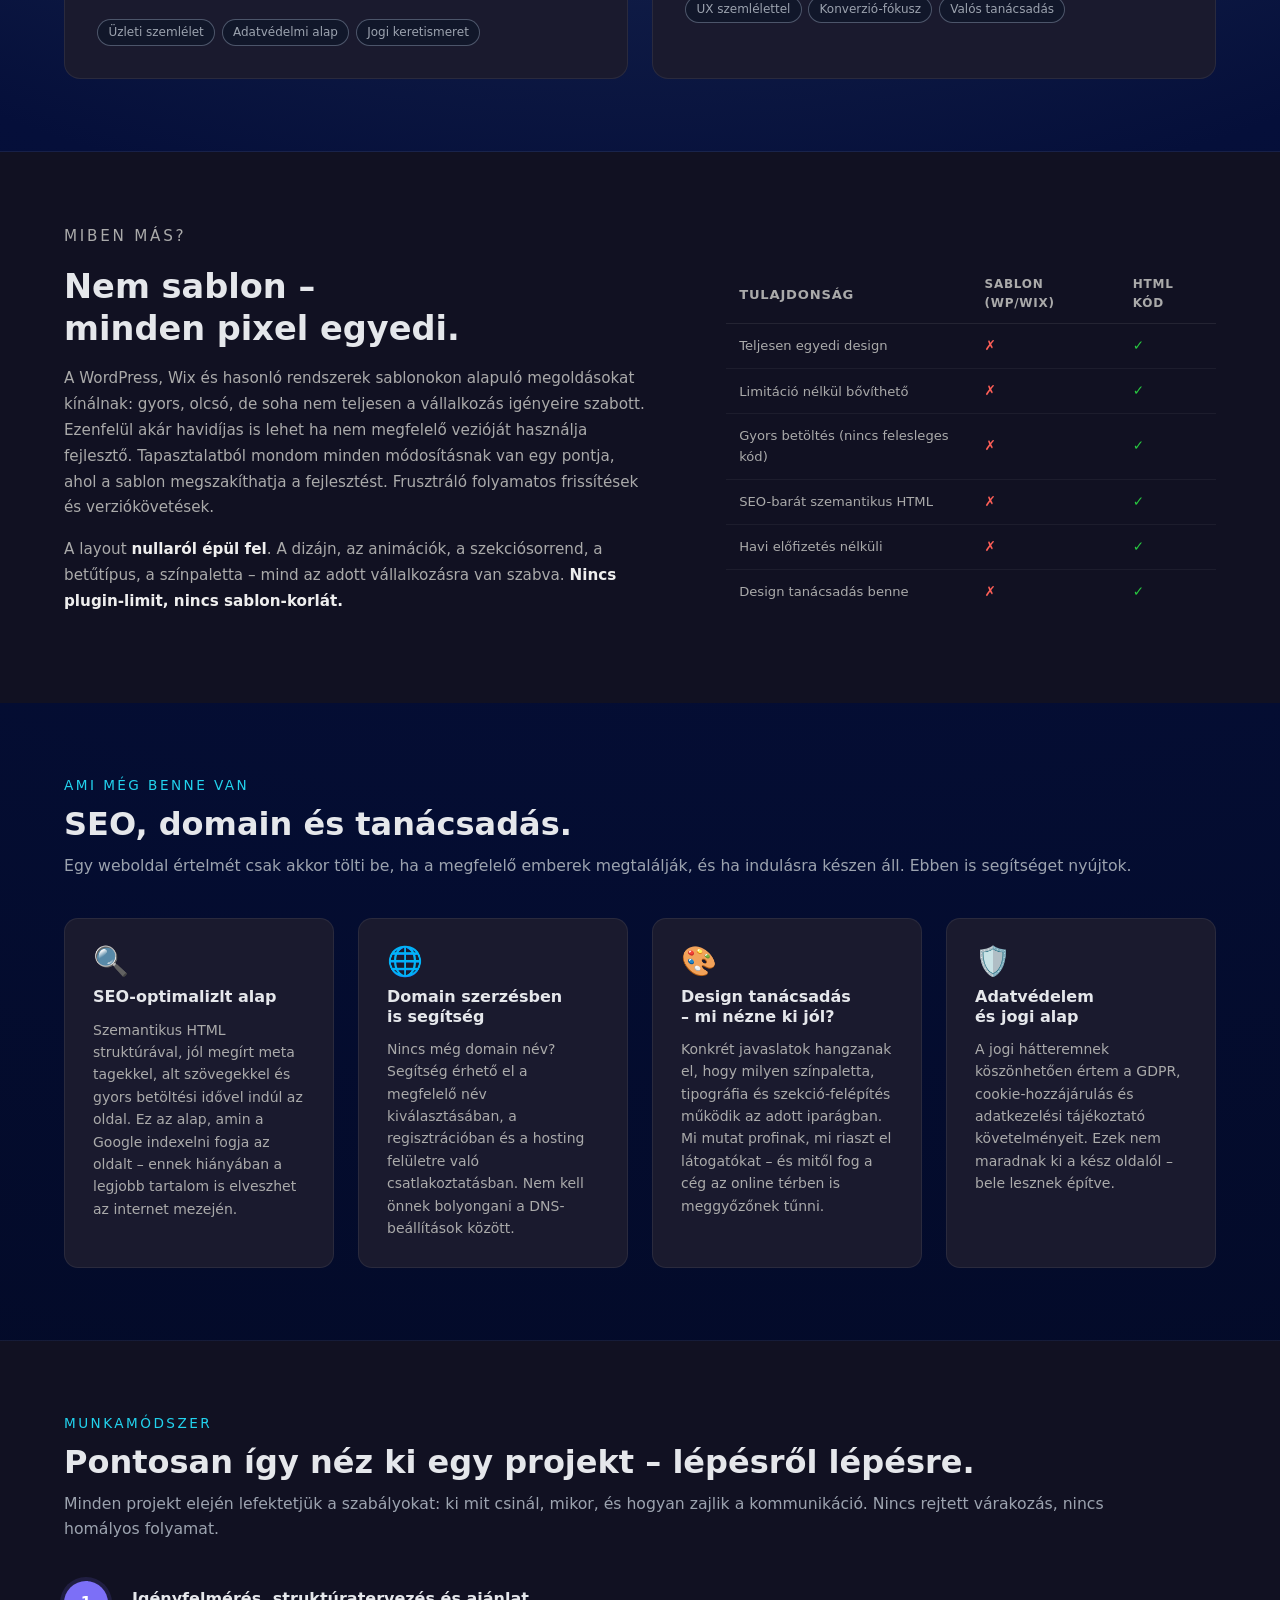
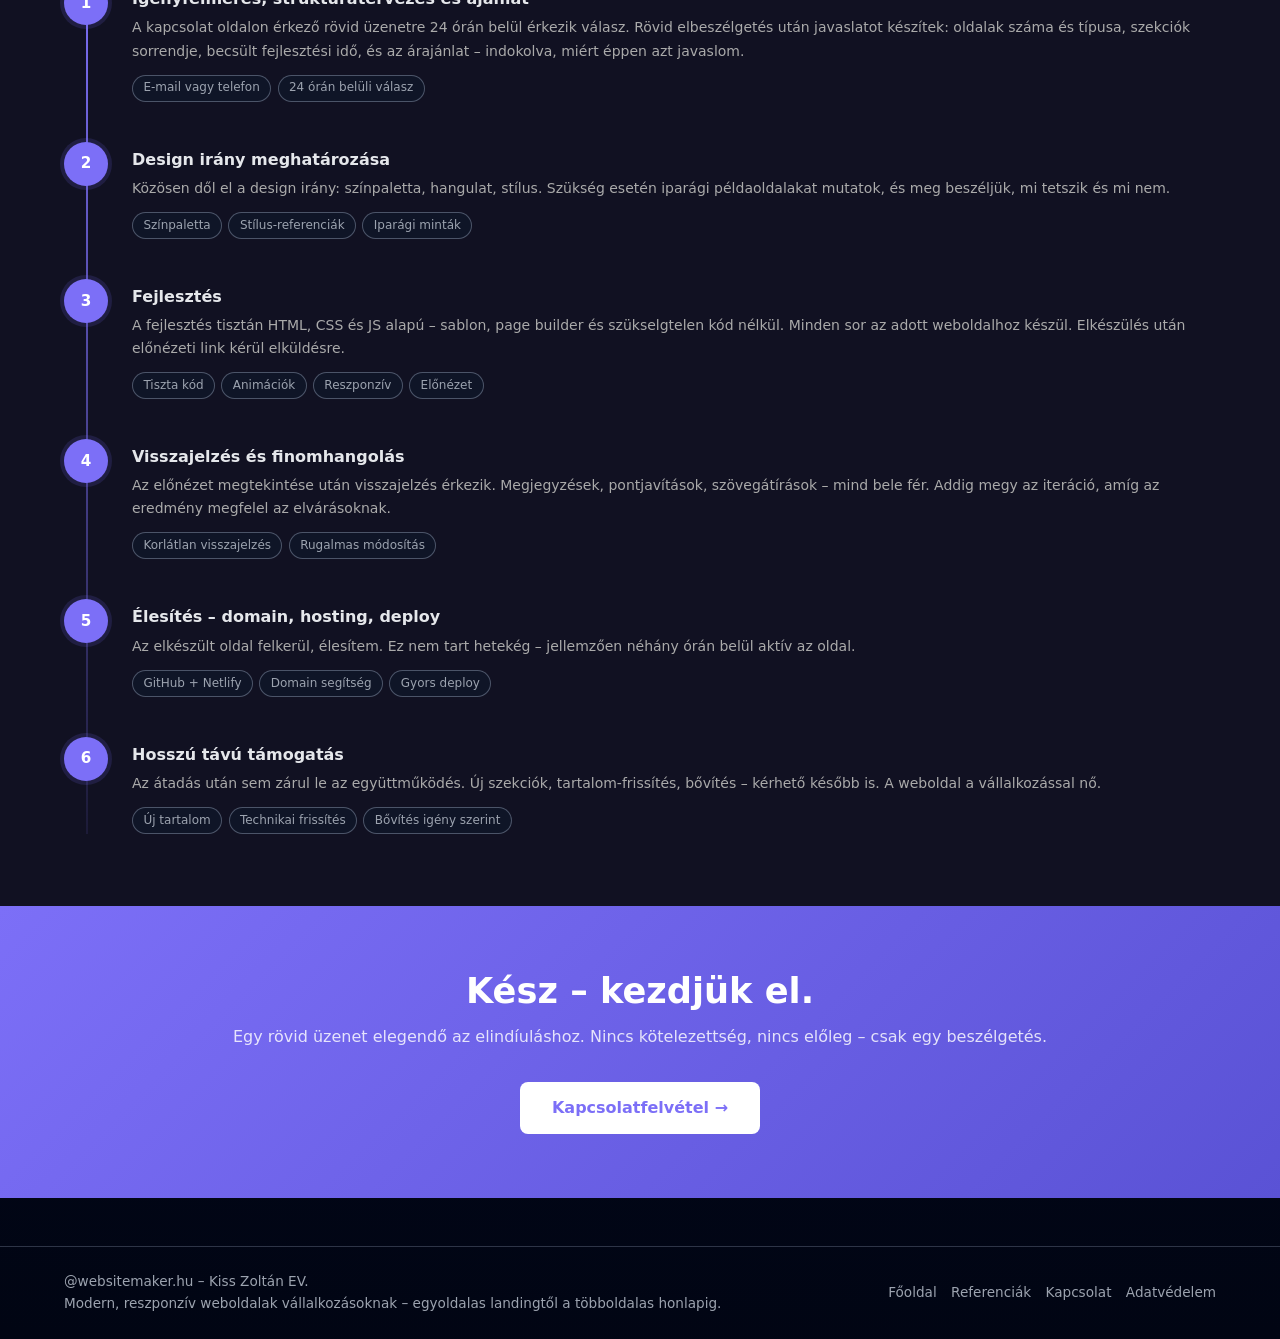
==== commit 9c82da8b: "Update about.html" ====
--- a/about.html
+++ b/about.html
@@ -614,5 +614,8 @@
   </div>
   <div class="cursor-dot"></div>
   <script src="assets/js/main.js"></script>
+  <script src="assets/js/analytics.js"></script>
+<script src="assets/js/cookie-banner.js"></script>
+
 </body>
 </html>
--- a/assets/css/style.css
+++ b/assets/css/style.css
@@ -704,7 +704,7 @@
 }
 
 /* =========================================
-   8. LÁBLÉC & ANIMÁCIÓK
+   8. LÁBLÉC
    ========================================= */
 
 .site-footer {
@@ -719,8 +719,25 @@
 }
 
 .footer-nav { display: flex; flex-wrap: wrap; gap: 0.9rem; }
-.footer-nav a { color: var(--text-muted); text-decoration: none; }
+
+/* Normál lábléc link */
+.footer-nav a {
+  color: var(--text-muted);
+  text-decoration: none;
+  transition: color 180ms ease;
+}
 .footer-nav a:hover { color: var(--accent); }
+
+/* Aktív oldal – nem link, hanem span, kiemelve */
+.footer-nav span.footer-nav-current {
+  color: var(--accent);
+  font-weight: 600;
+  cursor: default;
+  position: relative;
+  padding-bottom: 2px;
+  border-bottom: 1.5px solid var(--accent);
+  text-shadow: 0 0 10px rgba(34, 211, 238, 0.45);
+}
 
 .reveal { opacity: 0; transform: translateY(24px); transition: opacity 600ms ease, transform 600ms ease; }
 .reveal.is-visible { opacity: 1; transform: translateY(0); }
@@ -786,7 +803,6 @@
     line-height: 1;
   }
 
-  /* ── MOBIL LENYÍLÓ MENÜ – CSAK GLOW, SEMMI BORDER ── */
   .nav-links {
     position: fixed;
     top: 4.5rem;
@@ -794,8 +810,8 @@
     right: 0;
     display: flex;
     flex-direction: column;
-    align-items: flex-start;
-    gap: 1rem;
+    align-items: stretch;
+    gap: 0;
     padding: 0;
     max-height: 0;
     overflow: hidden;
@@ -822,16 +838,27 @@
     max-height: 22rem;
     opacity: 1;
     pointer-events: auto;
-    padding: 1rem;
+    padding: 0.5rem;
     box-shadow:
       0 18px 36px rgba(15, 23, 42, 0.92),
       0 0 0 1px rgba(34, 211, 238, 0.28),
       0 0 28px rgba(34, 211, 238, 0.16);
   }
 
-  .nav-links a { width: 100%; text-align: left; padding: 0.25rem 0; }
-
-  /* ── AKTÍV MENÜPONT MOBILON – nincs border, nincs glow ── */
+  /* Teljes sor kattintható mobilon */
+  .nav-links li {
+    display: block;
+    width: 100%;
+  }
+
+  .nav-links li a {
+    display: block;
+    width: 100%;
+    padding: 0.85rem 1rem;
+    border-radius: 0.6rem;
+    text-align: left;
+  }
+
   .nav-links a.is-active {
     border: none;
     box-shadow: none;
@@ -852,12 +879,10 @@
    REFERENCIÁK – MACBOOK LAPTOP MOCKUP
    ========================================= */
 
-/* A szekció maga NEM kap text-align-t – a gyerekek egyenként kapják */
 .references-laptop {
   padding-block: 4rem;
 }
 
-/* Fejléc – minden elem középre */
 .references-laptop .section-header {
   text-align: center;
   margin-bottom: 2rem;
@@ -903,7 +928,6 @@
   transform-style: preserve-3d;
 }
 
-/* ---- FEDÉL ---- */
 .laptop-lid {
   position: relative;
   width: 100%;
@@ -993,7 +1017,6 @@
   z-index: 1;
 }
 
-/* ---- ALAP ---- */
 .laptop-base {
   position: relative;
   width: 100%;
@@ -1014,11 +1037,7 @@
   content: "";
   width: 20%;
   height: 0.3rem;
-  background: linear-gradient(90deg,
-    rgba(255,255,255,0.15),
-    rgba(255,255,255,0.15),
-    rgba(255,255,255,0.15)
-  );
+  background: rgba(255,255,255,0.15);
   border-radius: 999px;
   border: 1px solid rgba(0,0,0,0.15);
 }
@@ -1038,7 +1057,6 @@
 .laptop-foot-left  { left: 5%; }
 .laptop-foot-right { right: 5%; }
 
-/* ---- LAPOZÓ + SZÖVEG ---- */
 .references-switcher {
   display: grid;
   gap: 1.2rem;
@@ -1047,7 +1065,6 @@
   text-align: center;
 }
 
-/* A leíró szövegblokk maga balra igazított marad */
 .references-detail {
   text-align: left;
 }
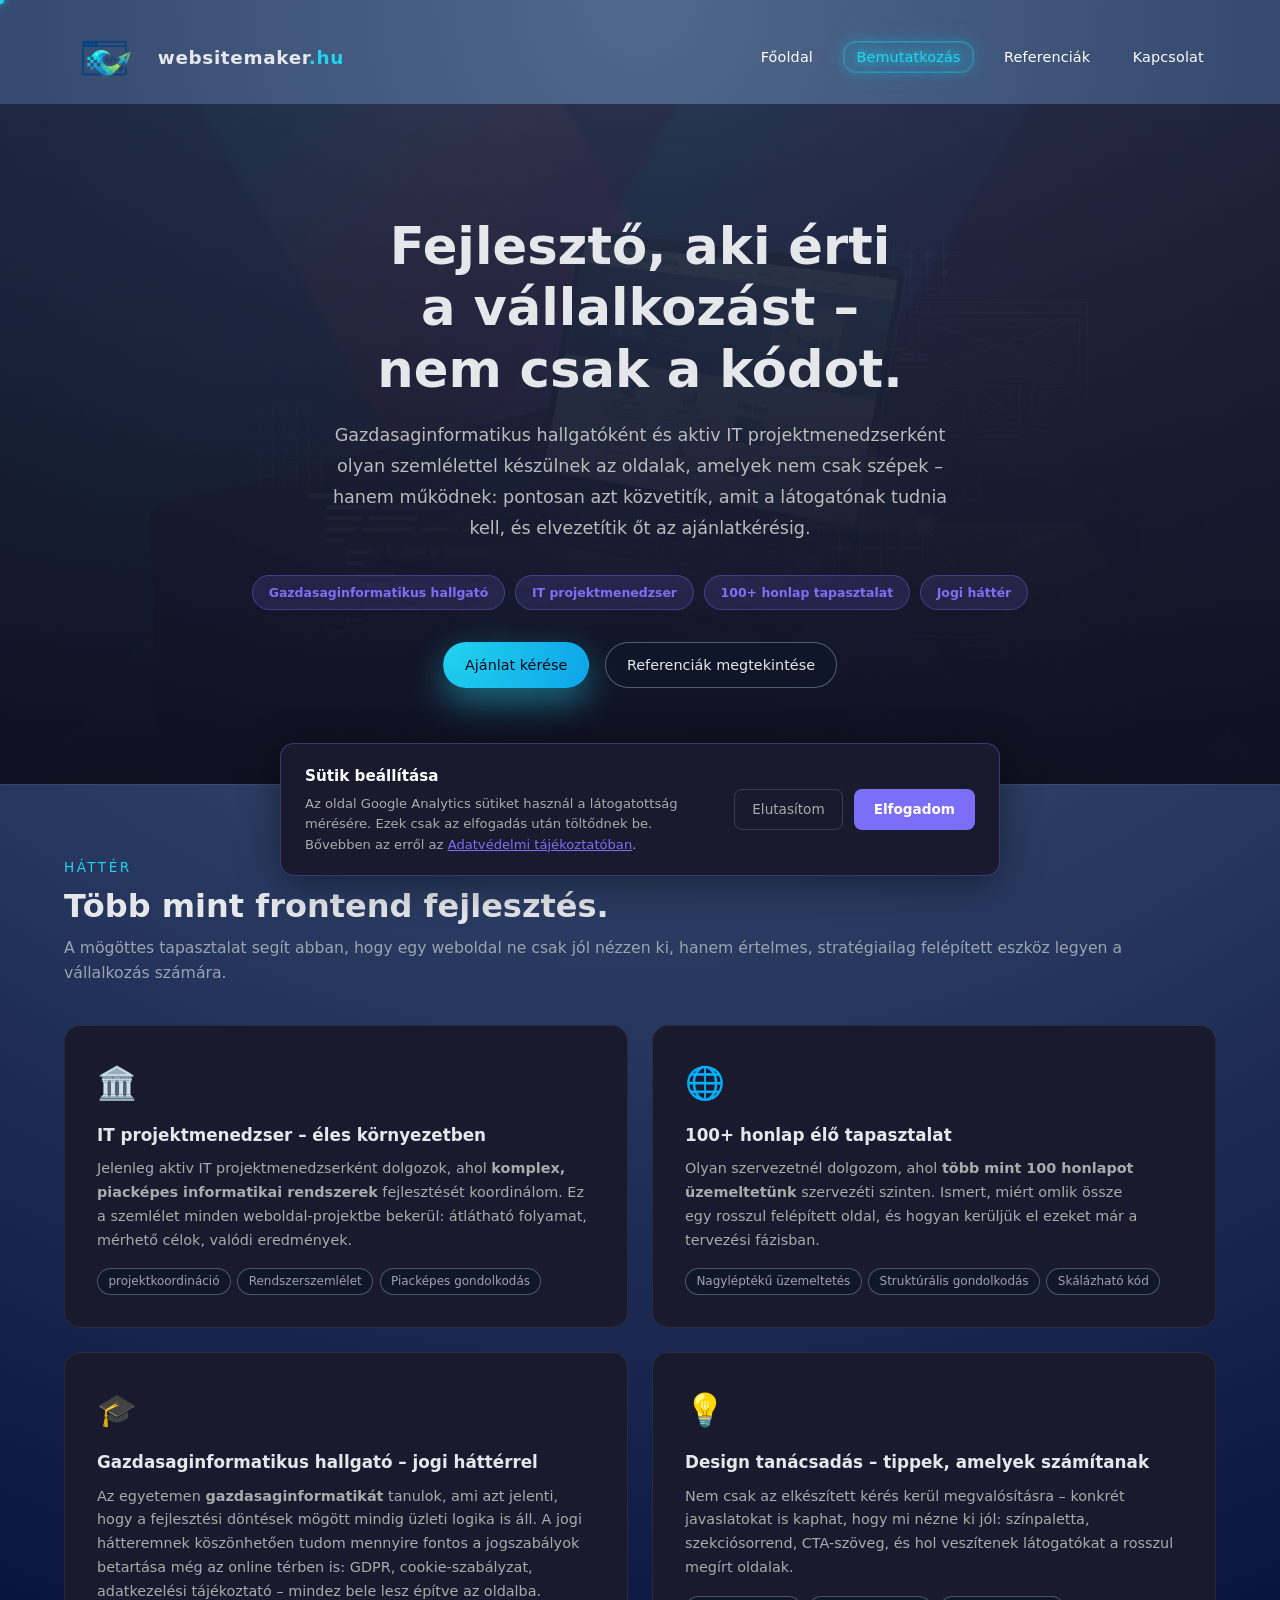
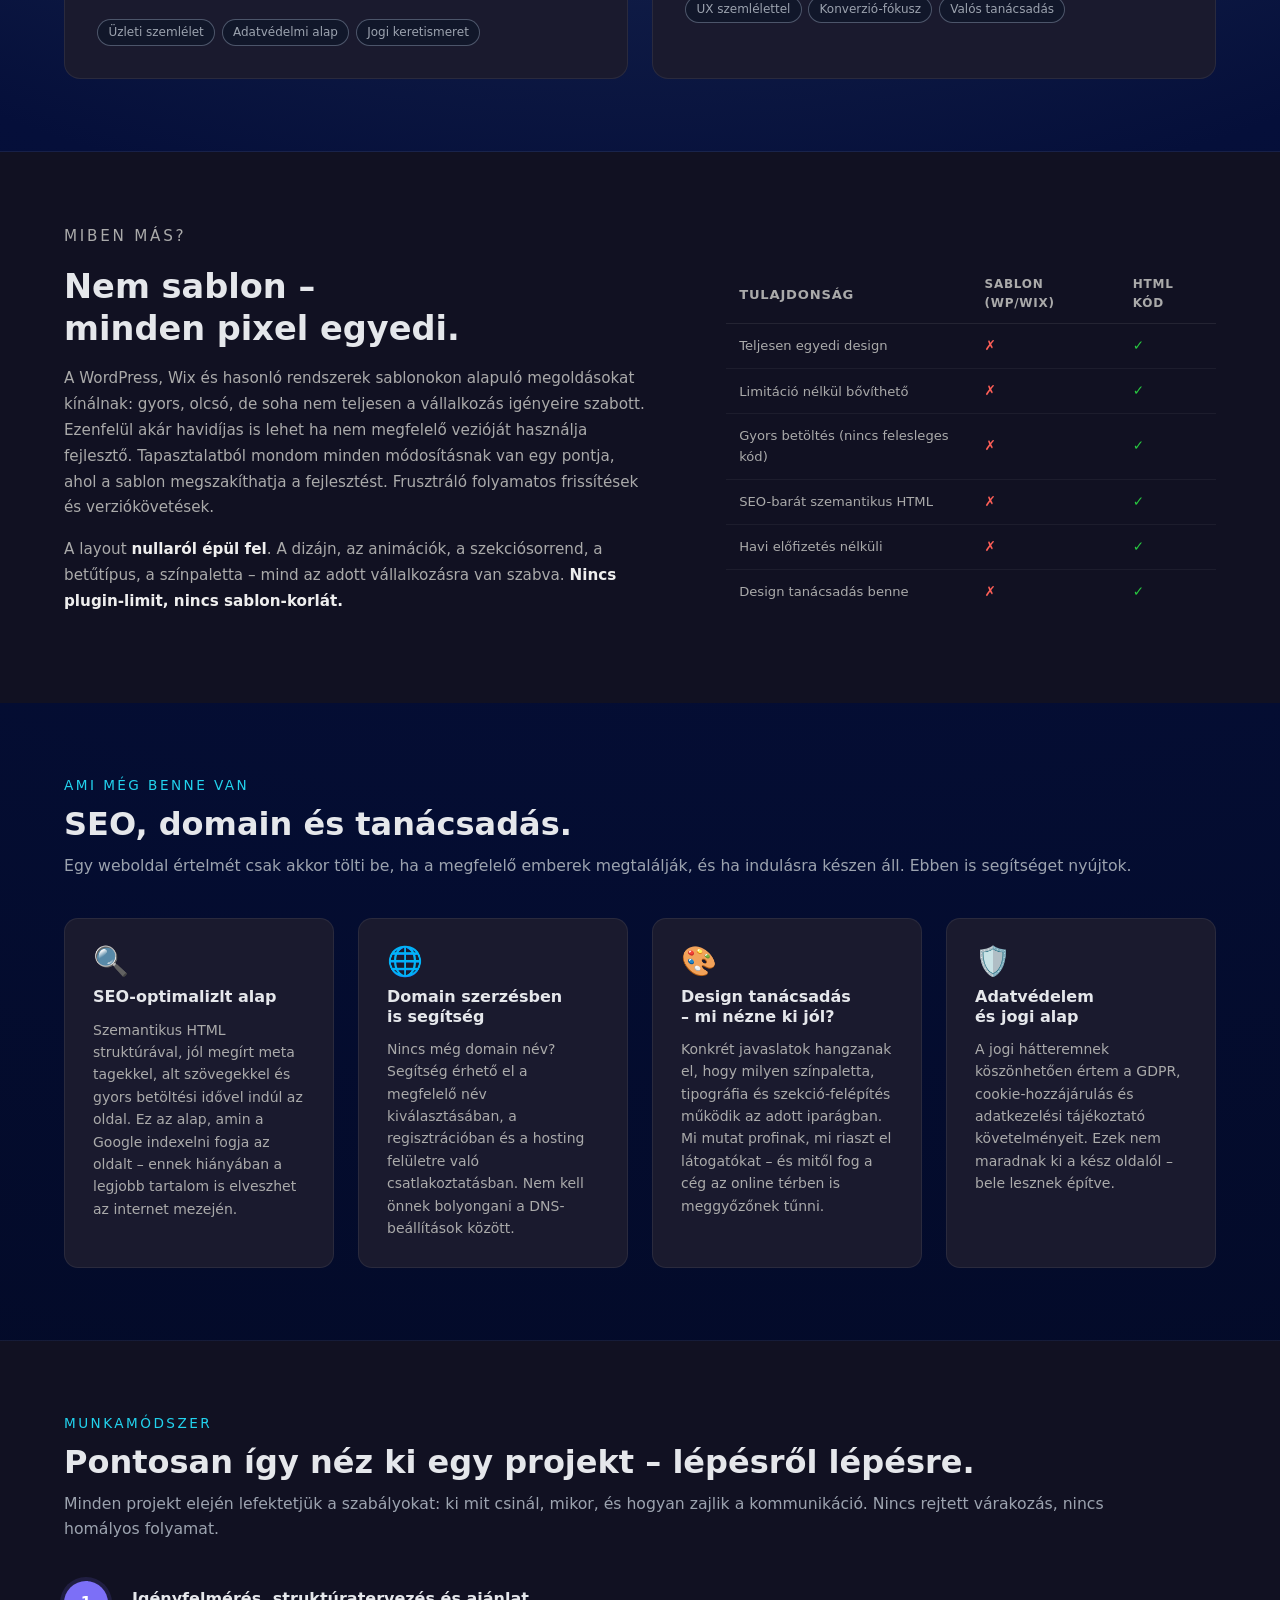
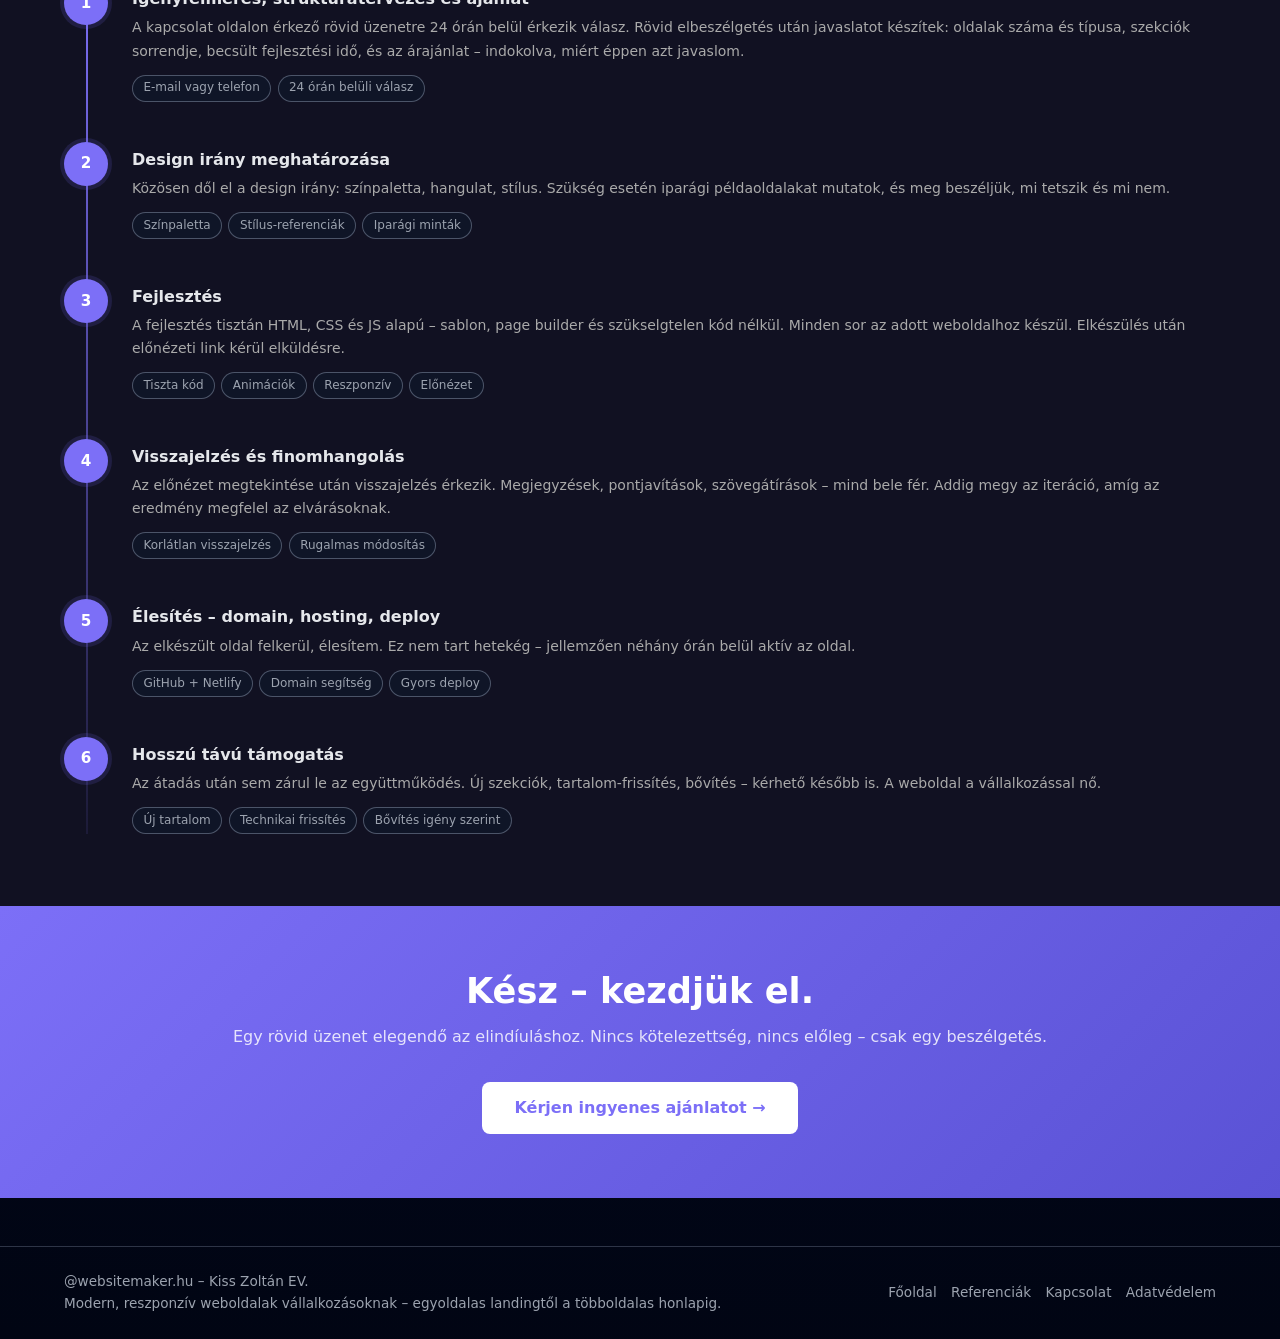
==== commit 3fa5b2f7: "Add files via upload" ====
--- a/about.html
+++ b/about.html
@@ -590,7 +590,7 @@
         <div class="container">
           <h2>Kész – kezdjük el.</h2>
           <p>Egy rövid üzenet elegendő az elindíuláshoz. Nincs kötelezettség, nincs előleg – csak egy beszélgetés.</p>
-          <a href="contact.html" class="btn-white">Kapcsolatfelvétel →</a>
+          <a href="contact.html" class="btn-white">Kérjen ingyenes ajánlatot →</a>
         </div>
       </section>
 
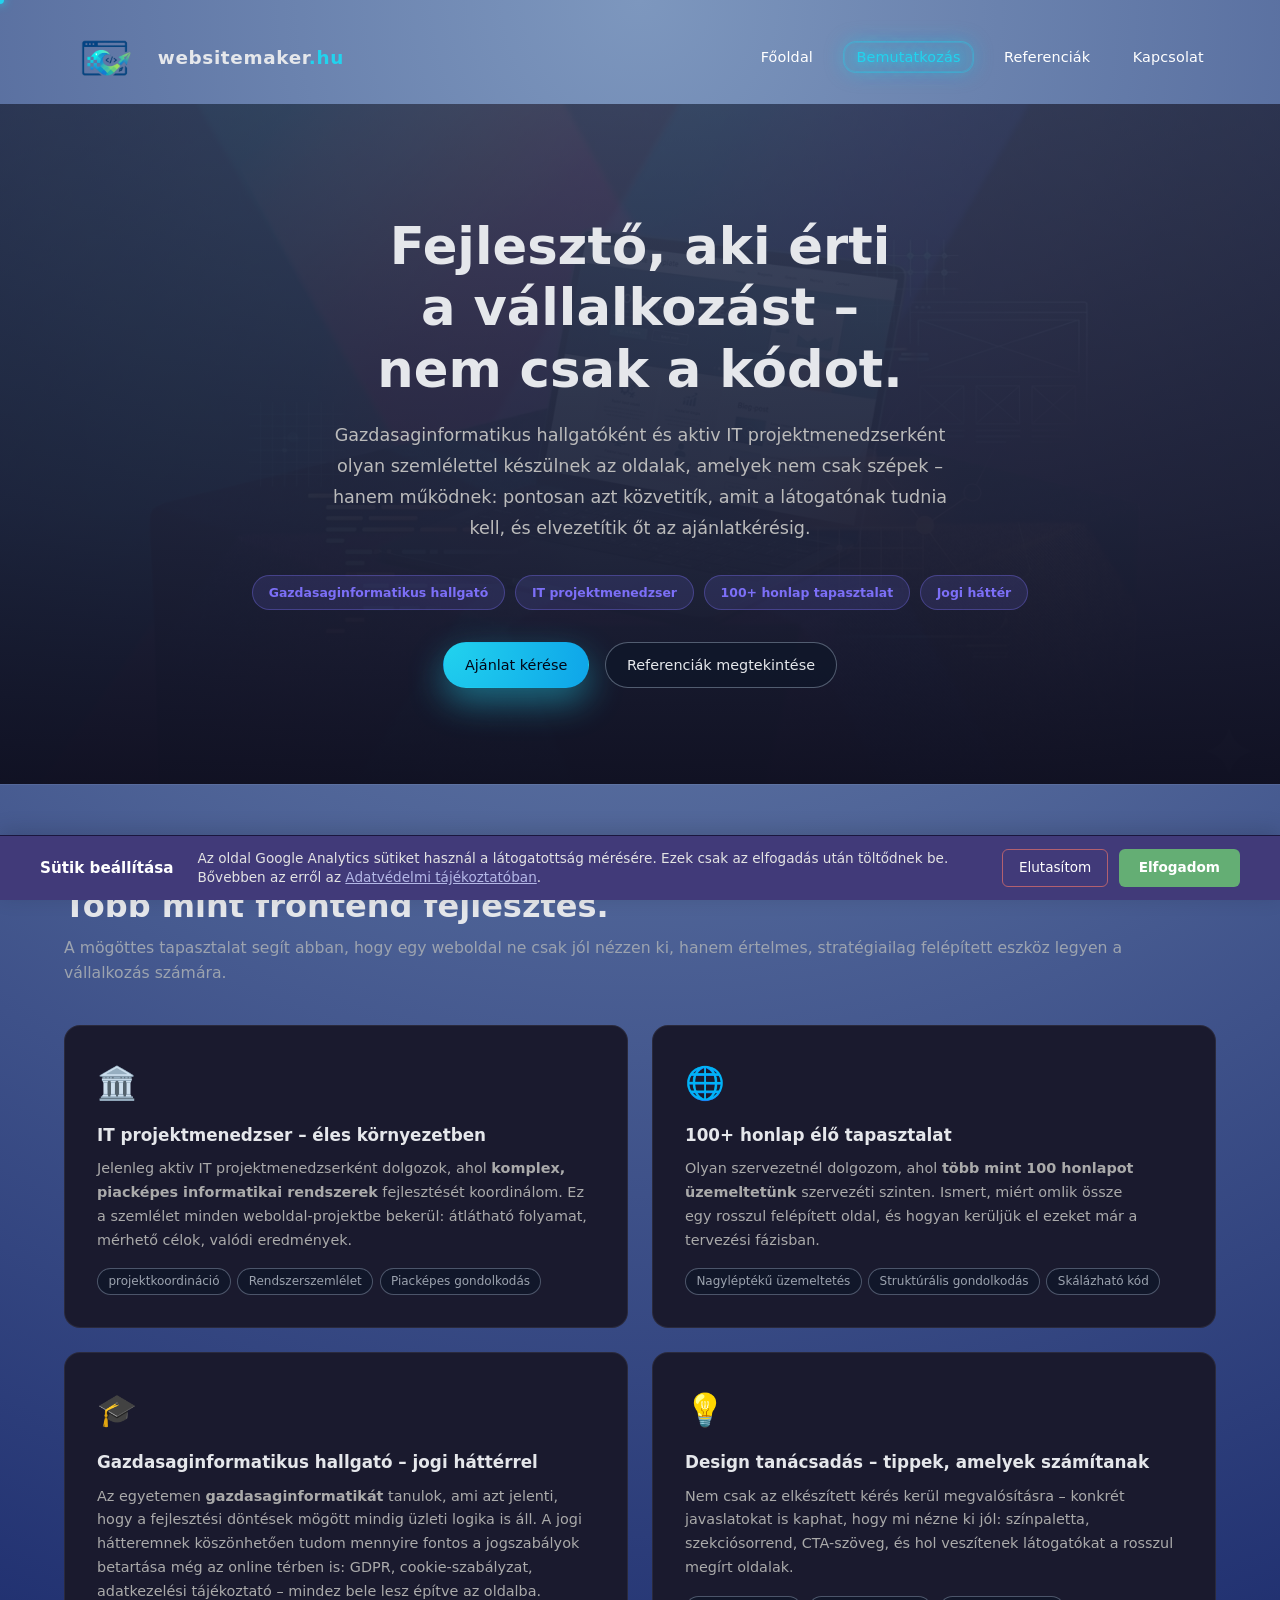
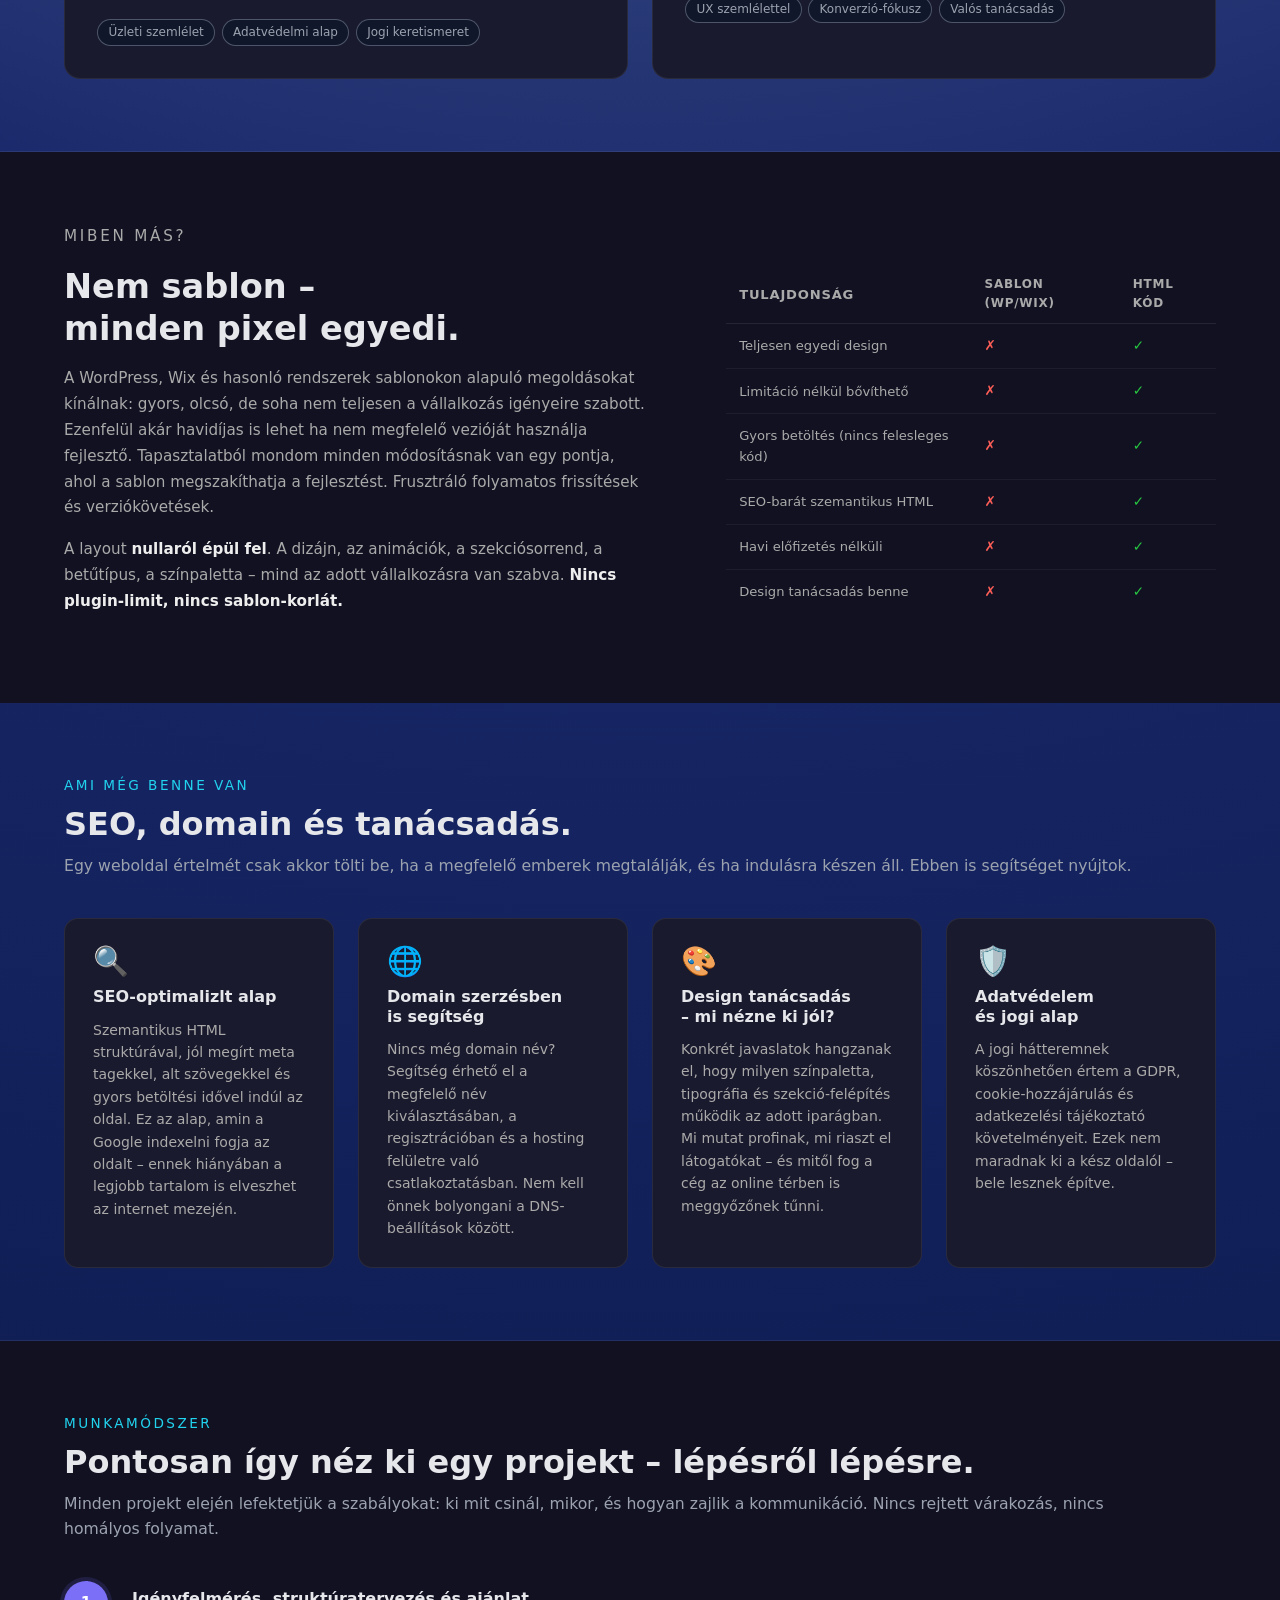
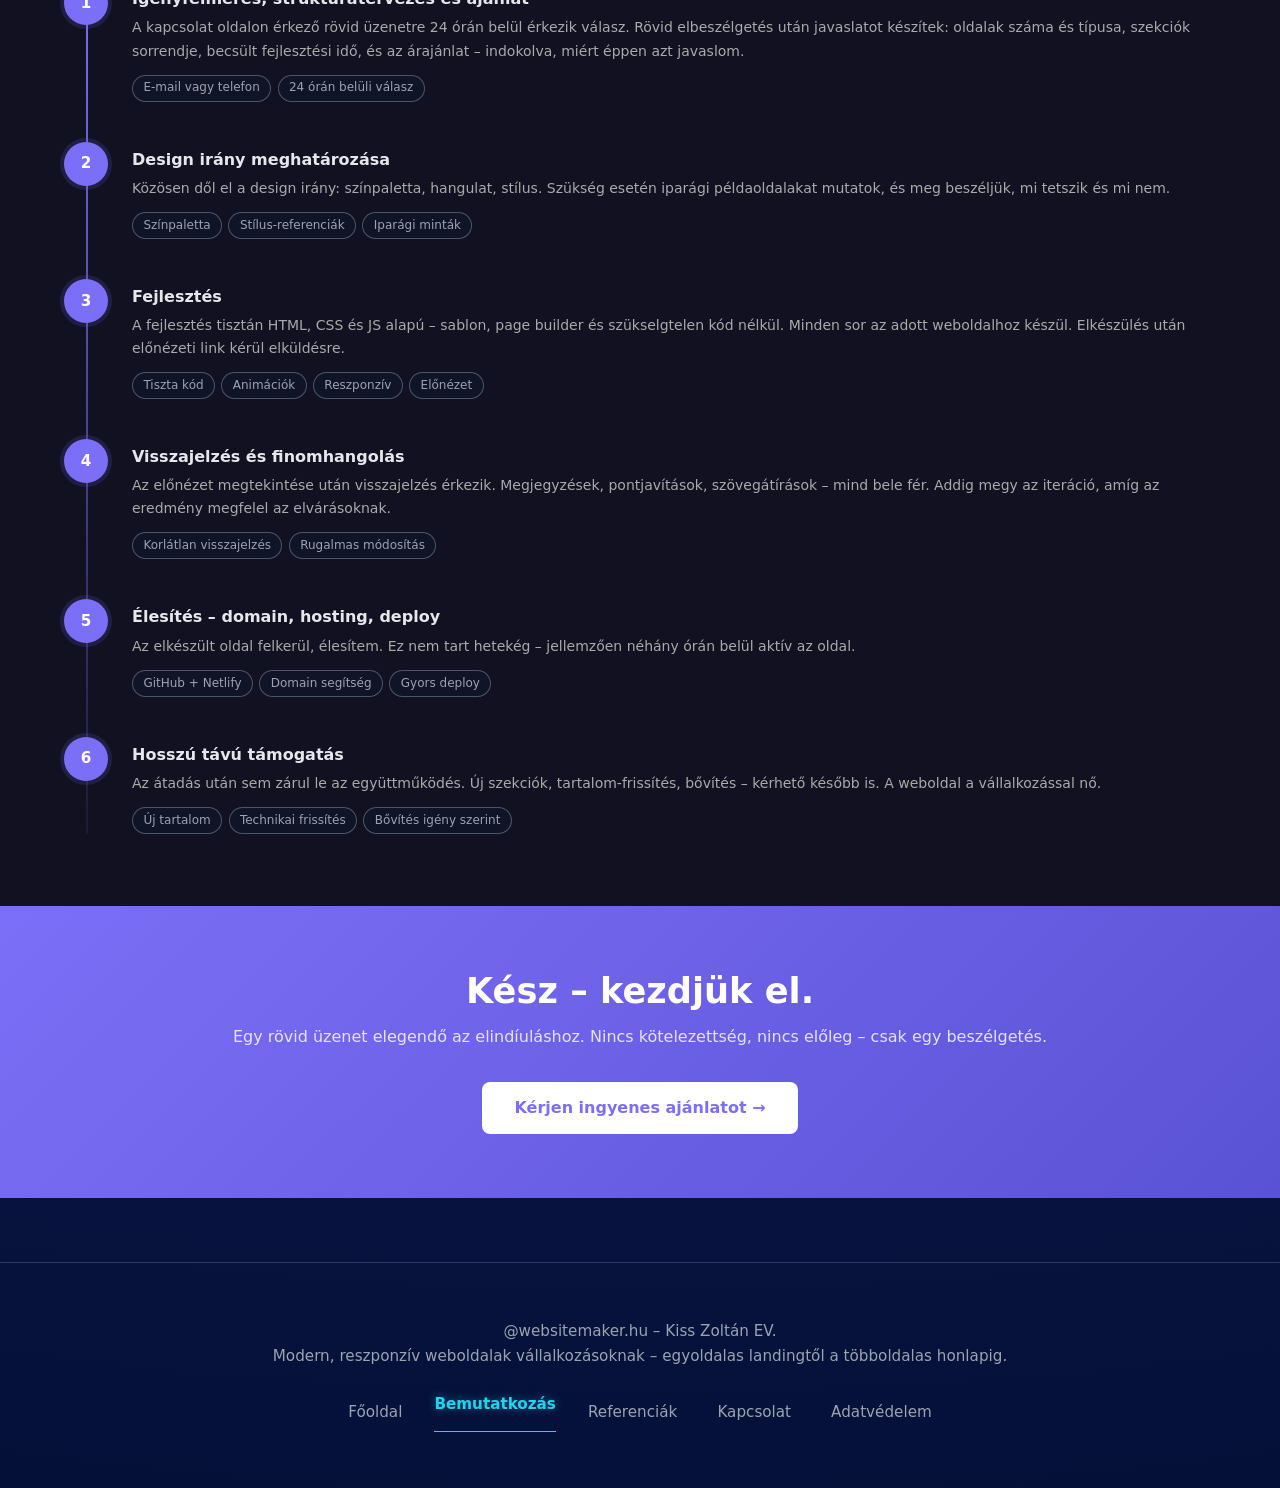
==== commit e9fb9907: "Add files via upload" ====
--- a/about.html
+++ b/about.html
@@ -596,21 +596,23 @@
 
     </main>
 
-    <footer class="site-footer">
-      <div class="container site-footer-inner">
-        <div class="footer-left">
-          <p class="footer-brand">@websitemaker.hu – Kiss Zoltán EV.</p>
-          <p class="footer-meta">Modern, reszponzív weboldalak vállalkozásoknak – egyoldalas landingtől a többoldalas honlapig.</p>
-        </div>
-        <nav class="footer-nav" aria-label="Alsó navigáció">
-          <a href="index.html">Főoldal</a>
-          <a href="about.html">Bemutatkozás</a>
-          <a href="references.html">Referenciák</a>
-          <a href="contact.html">Kapcsolat</a>
-          <a href="privacy.html">Adatvédelem</a>
-        </nav>
-      </div>
-    </footer>
+<footer class="site-footer">
+  <div class="container site-footer-inner">
+    <div class="footer-left">
+      <p class="footer-brand">@websitemaker.hu – Kiss Zoltán EV.</p>
+      <p class="footer-meta">Modern, reszponzív weboldalak vállalkozásoknak – egyoldalas landingtől a többoldalas honlapig.</p>
+    </div>
+    <nav class="footer-nav" aria-label="Alsó navigáció">
+      <a href="index.html">Főoldal</a>
+      <span class="footer-nav-current">Bemutatkozás</span>
+      <a href="references.html">Referenciák</a>
+      <a href="contact.html">Kapcsolat</a>
+      <a href="privacy.html">Adatvédelem</a>
+    </nav>
+  </div>
+</footer>
+
+
   </div>
   <div class="cursor-dot"></div>
   <script src="assets/js/main.js"></script>
--- a/assets/css/base.css
+++ b/assets/css/base.css
@@ -17,7 +17,7 @@
   font-family: system-ui, -apple-system, BlinkMacSystemFont, "Segoe UI", sans-serif;
   line-height: 1.6;
   color: #0f172a;
-  background: #0f172a;
+  background: #203057;
 }
 img, picture, video, canvas, svg {
   display: block;
--- a/assets/css/style.css
+++ b/assets/css/style.css
@@ -26,7 +26,7 @@
 }
 
 body {
-  background: radial-gradient(circle at top, #50688b 0, #050f3a 40%, #010513 100%);
+  background: radial-gradient(circle at top, #7d97be 0, #19286a 40%, #041038 100%);
   color: var(--text-main);
   box-sizing: border-box;
 }
@@ -449,9 +449,81 @@
   border-radius: 999px; background: rgba(15, 23, 42, 0.8);
   border: 1px solid rgba(148, 163, 184, 0.45); color: var(--text-muted);
 }
-
 /* =========================================
-   7. BELSŐ OLDALAK (ABOUT, PROJECTS, CONTACT)
+   7. HOGYAN DOLGOZOM (FOLYAMAT LÉPÉSEK)
+   ========================================= */
+
+.process-section { 
+  background: transparent; 
+}
+
+.process-steps {
+  display: flex; 
+  flex-wrap: wrap; 
+  justify-content: center; 
+  gap: 2.5rem; 
+  margin-top: 3.5rem;
+}
+
+.process-step {
+  
+  flex: 1 1 300px; 
+  max-width: 380px; 
+  
+ 
+  position: relative; 
+  padding: 2rem 1.8rem; 
+  border-radius: var(--radius-lg);
+  background: var(--bg-card-soft); 
+  border: 1px solid rgba(148, 163, 184, 0.2); 
+  box-shadow: 0 10px 30px rgba(15, 23, 42, 0.4);
+  transition: transform var(--transition-fast), border-color var(--transition-fast), background var(--transition-fast);
+  display: flex;
+  flex-direction: column;
+  align-items: flex-start;
+}
+
+
+.process-step:hover { 
+  transform: translateY(-5px); 
+  border-color: rgba(34, 211, 238, 0.5); 
+  background: rgba(15, 23, 42, 0.95); 
+  box-shadow: 0 20px 40px rgba(15, 23, 42, 0.8), 0 0 20px rgba(34, 211, 238, 0.1);
+}
+
+
+.step-number {
+  display: flex;
+  align-items: center;
+  justify-content: center;
+  width: 2.8rem;
+  height: 2.8rem;
+  border-radius: 50%;
+  background: rgba(34, 211, 238, 0.12);
+  color: var(--accent);
+  font-size: 1.1rem;
+  font-weight: 800;
+  margin-bottom: 1.2rem;
+  border: 1px solid rgba(34, 211, 238, 0.25);
+  box-shadow: inset 0 0 10px rgba(34, 211, 238, 0.1);
+}
+
+.process-step h3 { 
+  font-size: 1.1rem; 
+  font-weight: 600; 
+  color: var(--text-main);
+  margin-bottom: 0.8rem; 
+}
+
+.process-step p { 
+  font-size: 0.95rem; 
+  color: var(--text-muted); 
+  margin: 0; 
+  line-height: 1.65; 
+}
+
+/* =========================================
+   8. BELSŐ OLDALAK (ABOUT, PROJECTS, CONTACT)
    ========================================= */
 
 .about-layout {
@@ -597,7 +669,7 @@
 }
 
 form.contact-card {
-  background: radial-gradient(circle at top right, rgba(34, 211, 238, 0.08), var(--bg-card-soft));
+  background: radial-gradient(circle at top right, rgba(53, 212, 237, 0.08), var(--bg-card-soft));
   padding: 2.5rem;
   border-radius: var(--radius-lg);
   border: 1px solid rgba(148, 163, 184, 0.2);
@@ -635,9 +707,9 @@
   width: 100%;
   padding: 0.9rem 1.2rem;
   border-radius: 0.6rem;
-  background: rgba(2, 6, 23, 0.7);
+  background: rgba(20, 20, 20, 0.89);
   border: 1px solid rgba(148, 163, 184, 0.2);
-  color: var(--text-main);
+  color: #ffffff;
   font-family: inherit;
   font-size: 0.95rem;
   box-shadow: inset 0 2px 4px rgba(0, 0, 0, 0.2);
@@ -647,7 +719,7 @@
 
 .form-field input::placeholder,
 .form-field textarea::placeholder {
-  color: rgba(148, 163, 184, 0.4);
+  color: rgba(229, 233, 243, 0.63);
 }
 
 .form-field input:hover,
@@ -704,31 +776,31 @@
 }
 
 /* =========================================
-   8. LÁBLÉC
+   9. LÁBLÉC
    ========================================= */
 
 .site-footer {
   border-top: 1px solid rgba(148, 163, 184, 0.3);
-  margin-top: 3rem; padding-block: 1.5rem;
-  font-size: 0.85rem; color: var(--text-muted);
+  margin-top: 4rem; padding-block: 3.5rem;
+  font-size: 0.95rem; color: var(--text-muted);
 }
 
 .site-footer-inner {
-  display: flex; flex-wrap: wrap; gap: 0.75rem;
-  align-items: center; justify-content: space-between;
-}
-
-.footer-nav { display: flex; flex-wrap: wrap; gap: 0.9rem; }
-
-/* Normál lábléc link */
+  display: flex; flex-wrap: wrap; gap: 1.5rem;
+  align-items: center; justify-content: center; text-align: center;
+}
+
+.footer-nav { display: flex; flex-wrap: wrap; gap: 1.5rem; justify-content: center;}
+
+
 .footer-nav a {
   color: var(--text-muted);
   text-decoration: none;
-  transition: color 180ms ease;
+  transition: color 180ms ease; padding: 0.5rem;
 }
 .footer-nav a:hover { color: var(--accent); }
 
-/* Aktív oldal – nem link, hanem span, kiemelve */
+
 .footer-nav span.footer-nav-current {
   color: var(--accent);
   font-weight: 600;
@@ -742,8 +814,9 @@
 .reveal { opacity: 0; transform: translateY(24px); transition: opacity 600ms ease, transform 600ms ease; }
 .reveal.is-visible { opacity: 1; transform: translateY(0); }
 
+
 /* =========================================
-   9. RESZPONZÍV NÉZETEK (TABLET / ASZTAL)
+   10. RESZPONZÍV NÉZETEK (TABLET / ASZTAL)
    ========================================= */
 
 @media (min-width: 768px) {
@@ -760,7 +833,7 @@
 }
 
 /* =========================================
-   10. KIZÁRÓLAG MOBIL NÉZET (767px ALATT)
+   11. KIZÁRÓLAG MOBIL NÉZET (767px ALATT)
    ========================================= */
 
 @media (max-width: 767px) {
@@ -845,7 +918,6 @@
       0 0 28px rgba(34, 211, 238, 0.16);
   }
 
-  /* Teljes sor kattintható mobilon */
   .nav-links li {
     display: block;
     width: 100%;
@@ -870,10 +942,11 @@
   .hero-actions { flex-direction: column; align-items: stretch; }
   .btn { width: 100%; }
   .hero-title { font-size: clamp(2.2rem, 8vw, 2.8rem); }
-  .site-footer-inner { flex-direction: column; align-items: flex-start; }
+  .site-footer {padding-block: 2.5rem;}
+  .site-footer-inner { flex-direction: column; align-items: center; gap:1.5rem; }
   form.contact-card button { width: 100%; }
 
-} /* ← @media (max-width: 767px) VÉGE */
+} 
 
 /* =========================================
    REFERENCIÁK – MACBOOK LAPTOP MOCKUP
@@ -1135,7 +1208,7 @@
 }
 
 /* =========================================
-   11. CUSTOM CURSOR (CSAK ASZTAL)
+   12. CUSTOM CURSOR (CSAK ASZTAL)
    ========================================= */
 
 @media (pointer: fine) and (min-width: 768px) {
@@ -1163,3 +1236,137 @@
     border-color: rgba(34, 211, 238, 0.5);
   }
 }
+/* =========================================
+   13. MIÉRT ÉN (WHY ME) - 4 KÁRTYA ANIMÁCIÓVAL
+   ========================================= */
+
+.why-grid { 
+  display: grid; 
+  grid-template-columns: repeat(2, 1fr); 
+  gap: 2.5rem; 
+  margin-top: 3.5rem; 
+}
+
+@media (max-width: 850px) {
+  .why-grid {
+    grid-template-columns: 1fr;
+  }
+}
+
+
+
+.why-item { 
+  position: relative;
+  padding: 2.5rem 2rem; 
+  border-radius: var(--radius-lg); 
+  background: rgba(15, 23, 42, 0.6); 
+  border: 1px solid rgba(148, 163, 184, 0.15); 
+  display: flex; 
+  flex-direction: column; 
+  gap: 1rem; 
+  overflow: hidden;
+  z-index: 1;
+  transition: transform 0.4s cubic-bezier(0.175, 0.885, 0.32, 1.275), 
+              box-shadow 0.4s ease, 
+              border-color 0.4s ease;
+}
+
+
+.why-item::before {
+  content: "";
+  position: absolute;
+  top: -50%;
+  left: -50%;
+  width: 200%;
+  height: 200%;
+  background: radial-gradient(circle at center, rgba(34, 211, 238, 0.15) 0%, transparent 60%);
+  opacity: 0;
+  z-index: -1;
+  pointer-events: none;
+  transition: opacity 0.5s ease, transform 0.5s ease;
+  transform: translate(0, 0) scale(0.5);
+}
+
+
+.why-item:hover {
+  transform: translateY(-8px) scale(1.02);
+  border-color: rgba(34, 211, 238, 0.5);
+  background: rgba(15, 23, 42, 0.95);
+  box-shadow: 
+    0 20px 40px rgba(0, 0, 0, 0.4), 
+    0 0 30px rgba(34, 211, 238, 0.15);
+}
+
+
+.why-item:hover::before {
+  opacity: 1;
+  transform: translate(10%, -10%) scale(1);
+}
+
+
+.why-icon { 
+  display: inline-flex;
+  align-items: center;
+  justify-content: center;
+  width: 3.5rem;
+  height: 3.5rem;
+  font-size: 1.8rem; 
+  line-height: 1; 
+  border-radius: 12px;
+  background: rgba(34, 211, 238, 0.1);
+  border: 1px solid rgba(34, 211, 238, 0.2);
+  margin-bottom: 0.5rem;
+  transition: transform 0.4s ease, background 0.4s ease;
+}
+
+
+.why-item:hover .why-icon {
+  transform: translateY(-5px) rotate(-5deg);
+  background: rgba(34, 211, 238, 0.2);
+}
+
+.why-item h3 { 
+  font-size: 1.2rem; 
+  font-weight: 700; 
+  color: var(--text-main);
+  margin: 0; 
+  transition: color 0.3s ease;
+}
+
+.why-item:hover h3 {
+  color: var(--accent); 
+}
+
+.why-item p { 
+  font-size: 0.95rem; 
+  color: var(--text-muted); 
+  margin: 0; 
+  line-height: 1.6; 
+}
+
+.tech-strip { 
+  display: flex; 
+  flex-wrap: wrap; 
+  justify-content: center; 
+  gap: 0.8rem; 
+  margin-top: 3.5rem; 
+}
+
+.tech-badge { 
+  padding: 0.5rem 1.2rem; 
+  border-radius: 999px; 
+  font-size: 0.85rem; 
+  font-weight: 600; 
+  background: var(--bg-card-soft); 
+  border: 1px solid rgba(148, 163, 184, 0.25); 
+  color: var(--text-main); 
+  letter-spacing: .03em; 
+  transition: all var(--transition-fast);
+}
+
+.tech-badge:hover {
+  border-color: var(--accent);
+  color: var(--accent);
+  transform: translateY(-2px);
+  box-shadow: 0 4px 15px rgba(34, 211, 238, 0.2);
+}
